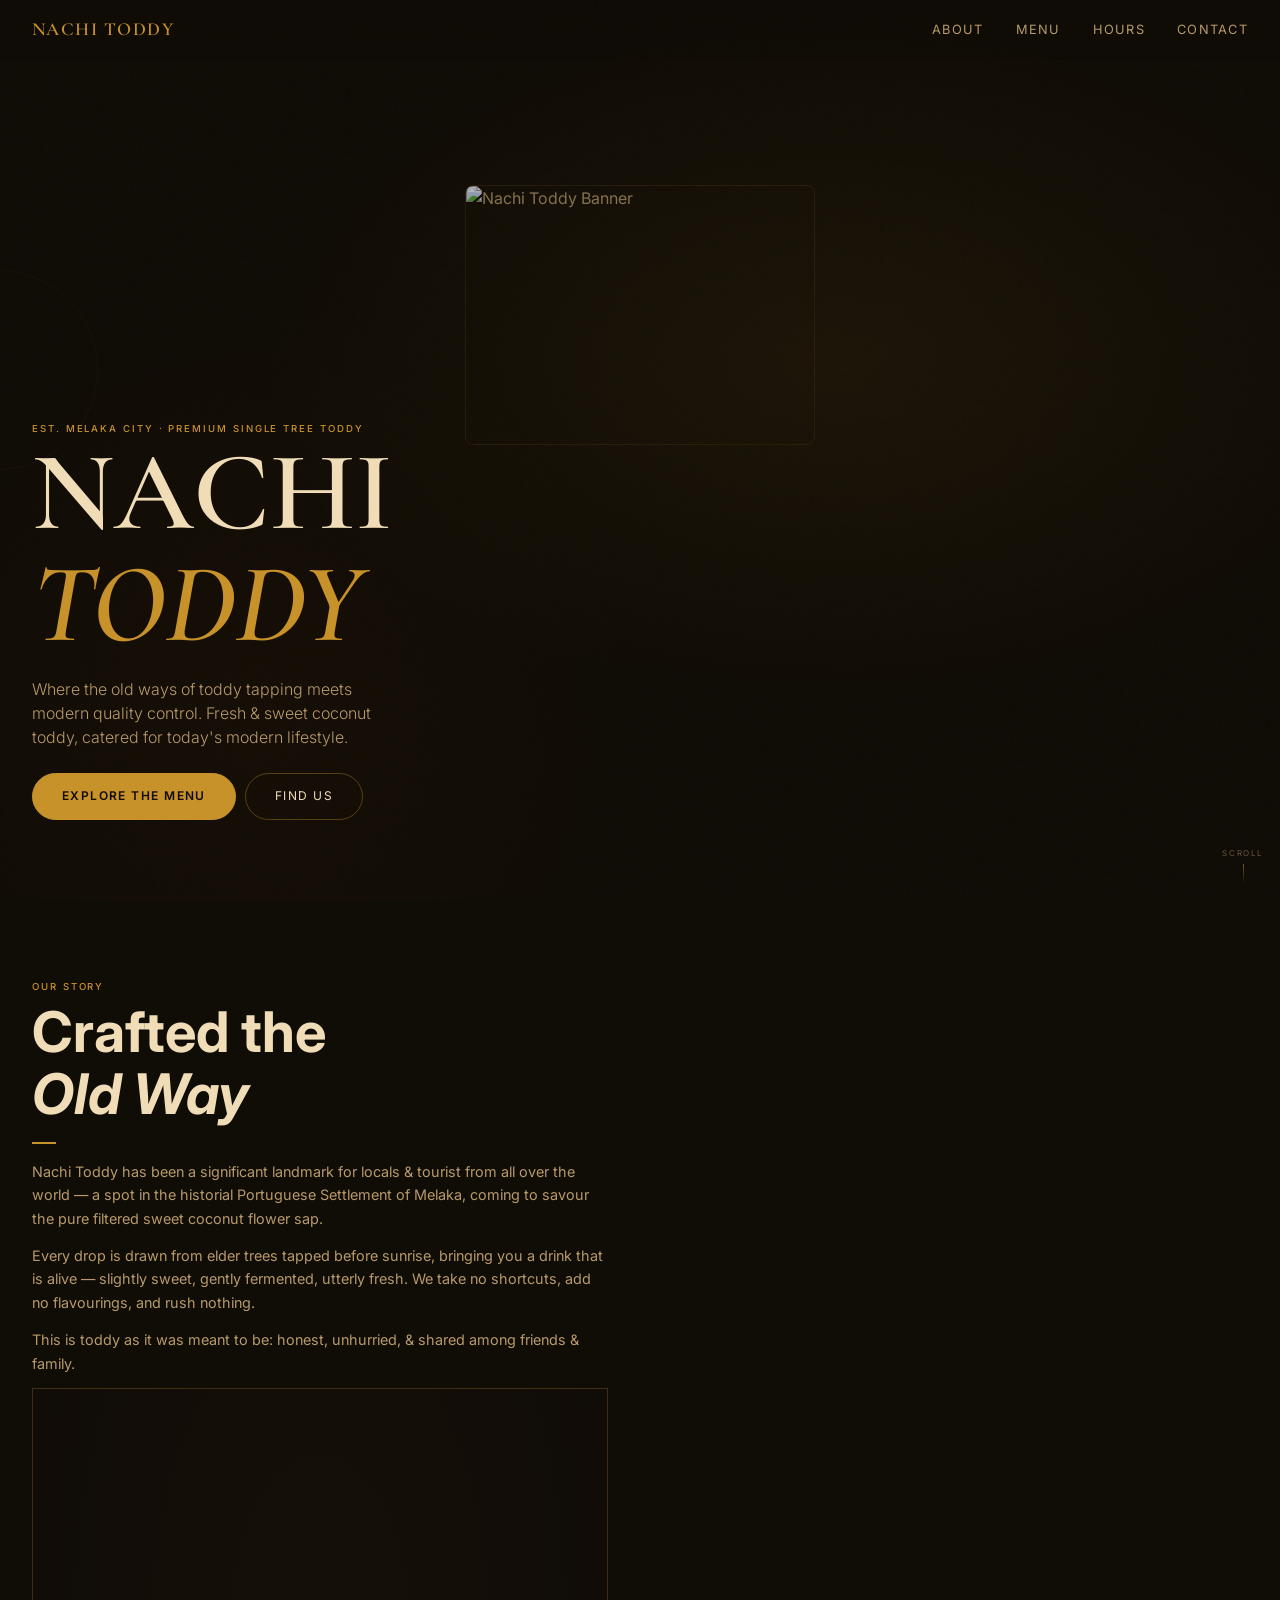
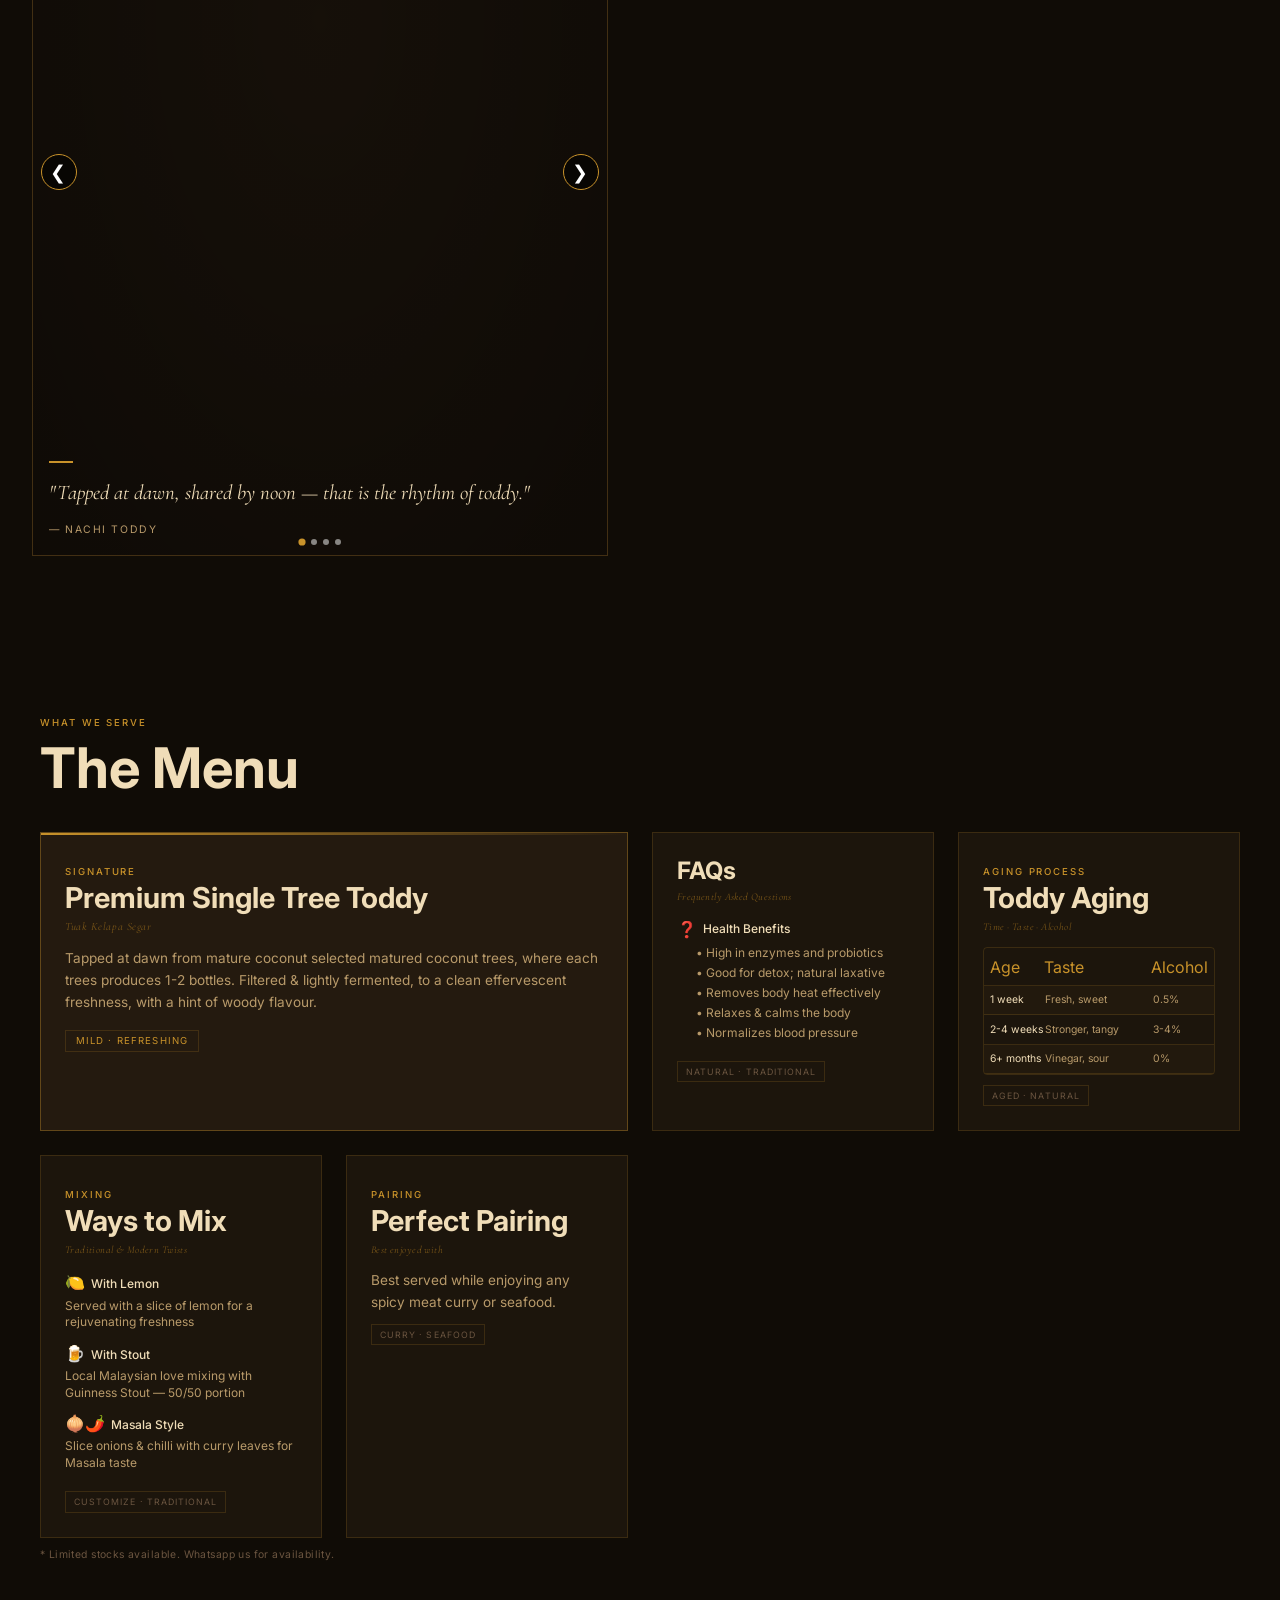
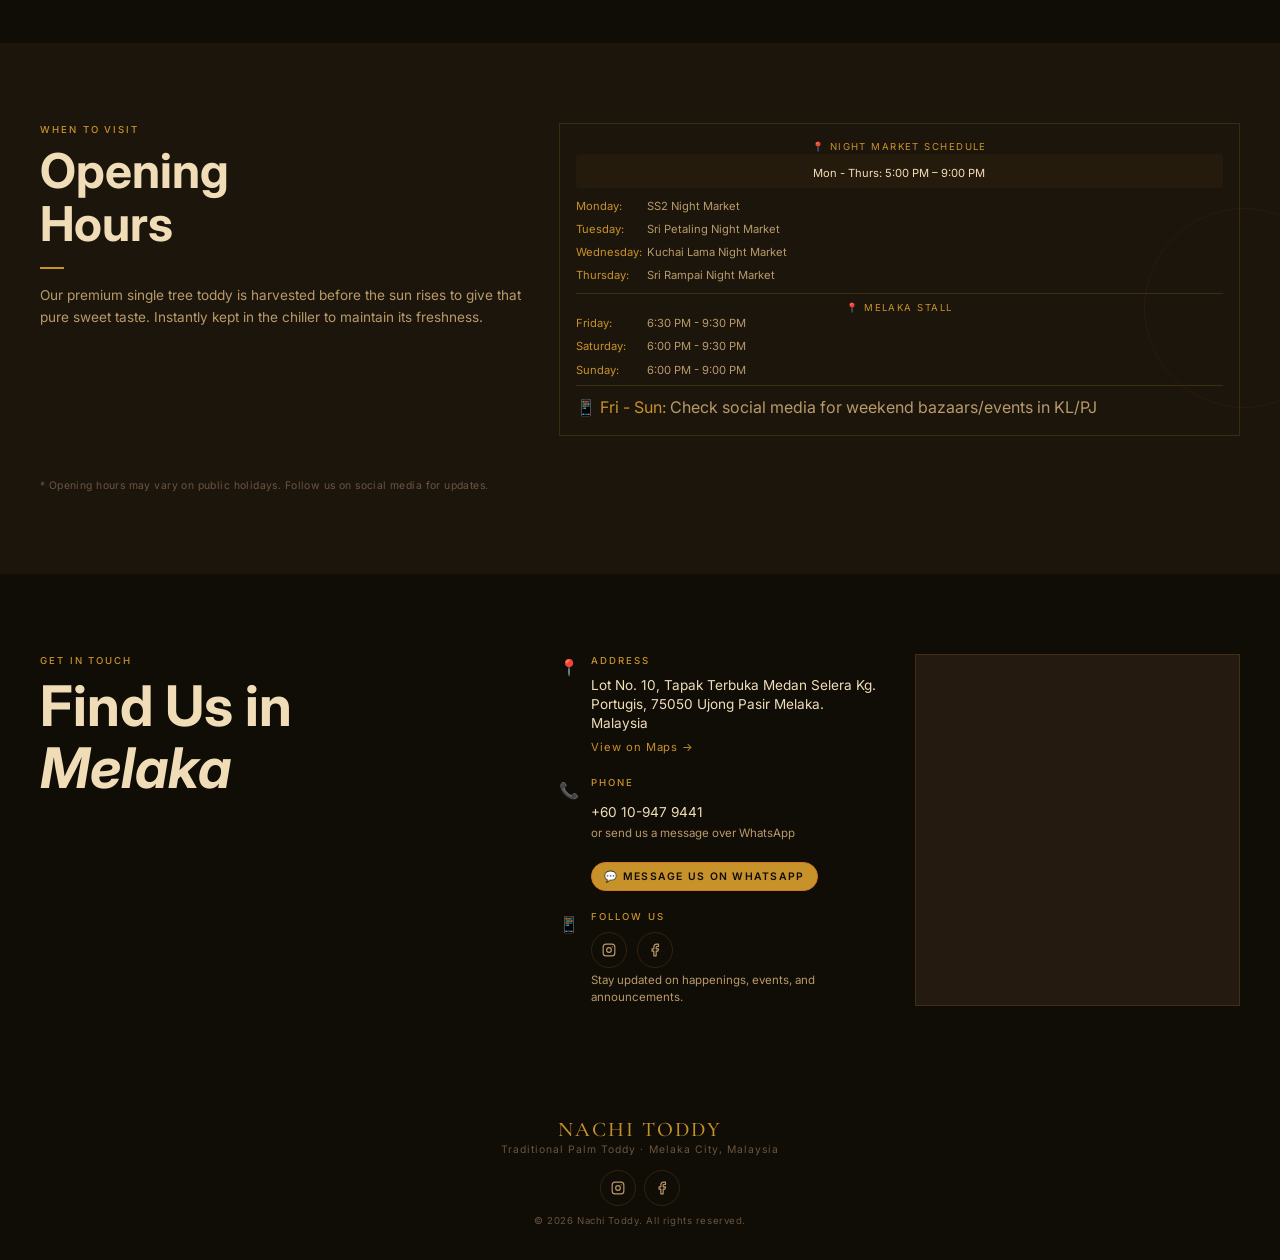
==== index.html @ c9e3f334 "Add files via upload" ====
<!DOCTYPE html>
<html lang="en">
<head>
    <meta charset="utf-8">
    <meta name="viewport" content="width=device-width, initial-scale=1.0, viewport-fit=cover">
    <title>Nachi Toddy — Traditional Palm Toddy, Melaka</title>
    <meta name="description" content="Nachi Toddy — Authentic traditional palm toddy crafted the old way in the heart of Melaka City. Visit us for fresh coconut toddy, palmyra toddy, & traditional Malaysian flavours.">
    
    <!-- Preconnect for faster font loading -->
    <link rel="preconnect" href="https://fonts.googleapis.com">
    <link rel="preconnect" href="https://fonts.gstatic.com" crossorigin>
    <link href="https://fonts.googleapis.com/css2?family=Cormorant+Garamond:wght@400;500;600;700&family=Inter:wght@300;400;500;600;700&display=swap" rel="stylesheet">
    
    <link rel="stylesheet" href="Untitled-1.css">
</head>
<body>

<div class="grain-overlay" aria-hidden="true"></div>

<div class="page-shell">
    
    <!-- ============================================
         NAVIGATION BAR
    ============================================ -->
    <nav>
        <span class="nav-brand">NACHI TODDY</span>
        <div>
            <a href="#about" class="nav-link">About</a>
            <a href="#menu" class="nav-link">Menu</a>
            <a href="#hours" class="nav-link">Hours</a>
            <a href="#contact" class="nav-link">Contact</a>
        </div>
    </nav>

    <!-- ============================================
         HERO SECTION
    ============================================ -->
<section class="hero-section">
    
    <!-- Background Gradients -->
    <div class="hero-background"></div>
    
    <!-- Hero Banner Image - Lowered & Centered -->
    <div class="hero-banner">
        <img src="images/banner-1.jpg" alt="Nachi Toddy Banner">
    </div>
    
    <!-- Hero Content -->
    <div class="hero-copy">
        <p class="section-label fade-up fade-up-1">Est. Melaka City · Premium Single Tree Toddy</p>
        <h1 class="hero-title fade-up fade-up-2">NACHI<br><span>TODDY</span></h1>
        <p class="hero-subtitle fade-up fade-up-3">Where the old ways of toddy tapping meets modern quality control. Fresh & sweet coconut toddy, catered for today's modern lifestyle.</p>
        <div class="hero-actions fade-up fade-up-4">
            <a href="#menu" class="amber-btn">Explore the Menu</a>
            <a href="#contact" class="ghost-btn">Find Us</a>
        </div>
    </div>
    
    <!-- Scroll Indicator -->
    <div class="hero-scroll-indicator fade-up fade-up-5">
        <span>Scroll</span>
        <div></div>
    </div>
</section>

<div class="amber-rule"></div>

    <!-- ============================================
         ABOUT SECTION with SLIDESHOW
    ============================================ -->
    <section id="about" class="section">
        <div class="content-shell">
        
        <!-- About Text -->
        <div>
            <p class="section-label section-label-small">Our Story</p>
            <h2 class="section-title-lg">Crafted the<br><em class="emphasis">Old Way</em></h2>
            <div class="divider-amber spaced-divider"></div>
            <p class="section-text">Nachi Toddy has been a significant landmark for locals & tourist from all over the world — a spot in the historial Portuguese Settlement of Melaka, coming to savour the pure filtered sweet coconut flower sap.</p>
            <p class="section-text">Every drop is drawn from elder trees tapped before sunrise, bringing you a drink that is alive — slightly sweet, gently fermented, utterly fresh. We take no shortcuts, add no flavourings, and rush nothing.</p>
            <p class="section-text">This is toddy as it was meant to be: honest, unhurried, & shared among friends & family.</p>
        </div>
        
        <!-- Slideshow Card -->
        <div class="slide-card">
            <div class="card-shell">
                
                <!-- Slideshow Images Container -->
                <div class="slideshow-container" id="aboutSlideshow">
                    <div class="slide slide-1 active"></div>
                    <div class="slide slide-2"></div>
                    <div class="slide slide-3"></div>
                    <div class="slide slide-4"></div>
                </div>
                
                <!-- Dark Overlay for text readability -->
                <div class="card-overlay"></div>
                
                <!-- Navigation Buttons -->
                <button type="button" class="slide-btn slide-controls left" onclick="changeSlide(-1)">❮</button>
                <button type="button" class="slide-btn slide-controls right" onclick="changeSlide(1)">❯</button>
                
                <!-- Dot Indicators -->
                <div class="slide-indicators">
                    <span class="dot" onclick="currentSlide(0)"></span>
                    <span class="dot" onclick="currentSlide(1)"></span>
                    <span class="dot" onclick="currentSlide(2)"></span>
                    <span class="dot" onclick="currentSlide(3)"></span>
                </div>
                
                <!-- Quote Text -->
                <div class="quote-card">
                    <div class="divider-amber spaced-divider"></div>
                    <blockquote class="quote-text">"Tapped at dawn, shared by noon — that is the rhythm of toddy."</blockquote>
                    <cite class="text-small-muted cite-note">— Nachi Toddy</cite>
                </div>
            </div>
            
            <!-- Decorative Border -->
            <div class="decorative-border"></div>
        </div>
        </div>
    </section>

    <div class="amber-rule"></div>

    <!-- ============================================
         MENU SECTION
    ============================================ -->
    <section id="menu" class="section">
        <div class="content-shell">
            
            <div class="section-header">
                <p class="section-label section-label-small">What We Serve</p>
                <h2 class="section-title-lg">The Menu</h2>
            </div>
            
            <div class="menu-grid">
                <!-- Card 1: Signature -->
                <div class="menu-card-large card-hover">
                    <div class="card-divider"></div>
                    <span class="section-label section-label-small">Signature</span>
                    <h3 class="card-title">Premium Single Tree Toddy</h3>
                    <p class="card-subtitle">Tuak Kelapa Segar</p>
                    <p class="card-copy">Tapped at dawn from mature coconut selected matured coconut trees, where each trees produces 1-2 bottles. Filtered & lightly fermented, to a clean effervescent freshness, with a hint of woody flavour.</p>
                    <div class="card-pill">Mild · Refreshing</div>
                </div>
                
                <!-- Card 2: FAQs -->
                <div class="menu-card-small card-hover">
                    <h3 class="card-heading-small">FAQs</h3>
                    <p class="card-mini">Frequently Asked Questions</p>
                    
                    <div class="card-feature">
                        <div class="feature-row">
                            <span class="feature-icon">❓</span>
                            <span class="feature-label">Health Benefits</span>
                        </div>
                        <div class="feature-text">
                            <p class="feature-copy">• High in enzymes and probiotics</p>
                            <p class="feature-copy">• Good for detox; natural laxative</p>
                            <p class="feature-copy">• Removes body heat effectively</p>
                            <p class="feature-copy">• Relaxes & calms the body</p>
                            <p class="feature-copy">• Normalizes blood pressure</p>
                        </div>
                    </div>
                    
                    <div class="card-block">Natural · Traditional</div>
                </div>
                
                <!-- Card 3: Aging Process -->
                <div class="menu-card-third card-hover">
                    <span class="section-label section-label-small">Aging Process</span>
                    <h3 class="card-title">Toddy Aging</h3>
                    <p class="card-mini">Time · Taste · Alcohol</p>
                    
                    <div class="card-keyline">
                        <div class="card-keyline-row">
                            <span class="highlight-label">Age</span>
                            <span class="highlight-label">Taste</span>
                            <span class="highlight-label">Alcohol</span>
                        </div>
                        <div class="card-keyline-row">
                            <span class="card-detail">1 week</span>
                            <span class="card-detail-muted">Fresh, sweet</span>
                            <span class="card-detail-muted">0.5%</span>
                        </div>
                        <div class="card-keyline-row">
                            <span class="card-detail">2-4 weeks</span>
                            <span class="card-detail-muted">Stronger, tangy</span>
                            <span class="card-detail-muted">3-4%</span>
                        </div>
                        <div class="card-keyline-row">
                            <span class="card-detail">6+ months</span>
                            <span class="card-detail-muted">Vinegar, sour</span>
                            <span class="card-detail-muted">0%</span>
                        </div>
                    </div>
                    
                    <div class="card-block">Aged · Natural</div>
                </div>
                
                <!-- Card 4: Mixing -->
                <div class="menu-card-third card-hover">
                    <span class="section-label section-label-small">Mixing</span>
                    <h3 class="card-title">Ways to Mix</h3>
                    <p class="card-mini">Traditional & Modern Twists</p>
                    
                    <div class="card-feature">
                        <div class="feature-row feature-row-baseline">
                            <span class="feature-icon">🍋</span>
                            <span class="feature-label">With Lemon</span>
                        </div>
                        <p class="feature-copy">Served with a slice of lemon for a rejuvenating freshness</p>
                    </div>
                    
                    <div class="card-feature">
                        <div class="feature-row feature-row-baseline">
                            <span class="feature-icon">🍺</span>
                            <span class="feature-label">With Stout</span>
                        </div>
                        <p class="feature-copy">Local Malaysian love mixing with Guinness Stout — 50/50 portion</p>
                    </div>
                    
                    <div class="card-feature">
                        <div class="feature-row feature-row-baseline">
                            <span class="feature-icon">🧅🌶️</span>
                            <span class="feature-label">Masala Style</span>
                        </div>
                        <p class="feature-copy">Slice onions & chilli with curry leaves for Masala taste</p>
                    </div>
                    
                    <div class="card-block">Customize · Traditional</div>
                </div>
                
                <!-- Card 5: Pairing -->
                <div class="menu-card-third card-hover">
                    <span class="section-label section-label-small">Pairing</span>
                    <h3 class="card-title">Perfect Pairing</h3>
                    <p class="card-mini">Best enjoyed with</p>
                    <p class="card-copy">Best served while enjoying any spicy meat curry or seafood.</p>
                    <div class="card-block">Curry · Seafood</div>
                </div>
            </div>
            
            <p class="small-note">* Limited stocks available. Whatsapp us for availability.</p>
        </div>
    </section>

    <div class="amber-rule"></div>

    <!-- ============================================
         HOURS SECTION (Night Market Schedule)
    ============================================ -->
    <section id="hours" class="section section-surface">
        <div class="decorative-circle decorative-circle-right"></div>
        
        <div class="content-shell">
            <div>
                <p class="section-label section-label-small">When to Visit</p>
                <h2 class="section-title-md">Opening<br>Hours</h2>
                <div class="divider-amber spaced-divider"></div>
                <p class="section-text-sm">Our premium single tree toddy is harvested before the sun rises to give that pure sweet taste. Instantly kept in the chiller to maintain its freshness.</p>
            </div>
            
            <div class="hours-table">
                <div class="hours-table-inner">
                    
                    <div class="text-center-muted">
                        📍 Night Market Schedule
                    </div>

                    <div class="highlight-box">
                        <span class="highlight-copy">Mon - Thurs: 5:00 PM – 9:00 PM</span>
                    </div>

                    <div class="schedule-grid schedule-box">
                        <span class="schedule-label">Monday:</span><span class="schedule-detail">SS2 Night Market</span>
                        <span class="schedule-label">Tuesday:</span><span class="schedule-detail">Sri Petaling Night Market</span>
                        <span class="schedule-label">Wednesday:</span><span class="schedule-detail">Kuchai Lama Night Market</span>
                        <span class="schedule-label">Thursday:</span><span class="schedule-detail">Sri Rampai Night Market</span>
                    </div>

                    <div class="card-border-top-bottom">
                        <div class="text-center-muted">
                            📍 Melaka Stall
                        </div>
                        <div class="schedule-grid">
                            <span class="schedule-label">Friday:</span><span class="schedule-detail">6:30 PM - 9:30 PM</span>
                            <span class="schedule-label">Saturday:</span><span class="schedule-detail">6:00 PM - 9:30 PM</span>
                            <span class="schedule-label">Sunday:</span><span class="schedule-detail">6:00 PM - 9:00 PM</span>
                        </div>
                    </div>
                    
                    <div class="text-small-muted">
                        <p><span class="highlight-label">📱 Fri - Sun:</span> <span class="text-small-muted">Check social media for weekend bazaars/events in KL/PJ</span></p>
                    </div>
                    
                </div>
            </div>
            
            <p class="small-note">* Opening hours may vary on public holidays. Follow us on social media for updates.</p>
        </div>
    </section>

    <div class="amber-rule"></div>

    <!-- ============================================
         CONTACT SECTION
    ============================================ -->
    <section id="contact" class="section">
        <div class="decorative-circle decorative-circle-left"></div>
        
        <div class="content-shell">
            <div class="section-header">
                <p class="section-label section-label-small">Get in Touch</p>
                <h2 class="section-title-lg">Find Us in<br><em class="emphasis">Melaka</em></h2>
            </div>
            
            <div class="contact-grid">
                <!-- Left Column: Contact Info -->
                <div>
                    <div class="flex-column">
                        
                        <!-- Address -->
                        <div class="flex-grid">
                            <div class="info-icon">📍</div>
                            <div>
                                <p class="section-label section-label-small">Address</p>
                                <p class="info-copy">Lot No. 10, Tapak Terbuka Medan Selera Kg. Portugis, 75050 Ujong Pasir Melaka.<br>Malaysia</p>
                                <a href="https://maps.google.com/?q=Nachi+Toddy+Malacca" target="_blank" rel="noopener noreferrer" class="info-link">View on Maps →</a>
                            </div>
                        </div>
                        
                        <!-- Phone -->
                        <div class="flex-grid">
                            <div class="info-icon">📞</div>
                            <div>
                                <p class="section-label section-label-small">Phone</p>
                                <a href="tel:+60109479441" class="phone-link">+60 10-947 9441</a>
                                <p class="note-sm">or send us a message over WhatsApp</p>
                            </div>
                        </div>
                        
                        <!-- WhatsApp Button -->
                        <div class="contact-wa-btn">
                            <a href="https://wa.me/60109479441?text=Hi%20Nachi%20Toddy%2C%20I%20found%20you%20online%20and%20would%20love%20to%20visit." 
                               target="_blank" 
                               rel="noopener noreferrer" 
                               class="amber-btn btn-whatsapp">
                                💬 Message us on WhatsApp
                            </a>
                        </div>
                        
                        <!-- Follow Us -->
                        <div class="flex-grid">
                            <div class="info-icon">📱</div>
                            <div>
                                <p class="section-label section-label-small">Follow Us</p>
                                <div class="social-row">
                                    <a href="https://www.instagram.com/nachitoddy/" target="_blank" rel="noopener noreferrer" class="social-icon" aria-label="Follow on Instagram">
                                        <svg width="14" height="14" viewBox="0 0 24 24" fill="none" stroke="currentColor" stroke-width="2" stroke-linecap="round" stroke-linejoin="round">
                                            <rect x="2" y="2" width="20" height="20" rx="5" ry="5"></rect>
                                            <circle cx="12" cy="12" r="4"></circle>
                                            <line x1="17.5" y1="6.5" x2="17.51" y2="6.5"></line>
                                        </svg>
                                    </a>
                                    <a href="https://www.facebook.com/nachitoddy/" target="_blank" rel="noopener noreferrer" class="social-icon" aria-label="Follow on Facebook">
                                        <svg width="14" height="14" viewBox="0 0 24 24" fill="none" stroke="currentColor" stroke-width="2" stroke-linecap="round" stroke-linejoin="round">
                                            <path d="M18 2h-3a5 5 0 0 0-5 5v3H7v4h3v8h4v-8h3l1-4h-4V7a1 1 0 0 1 1-1h3z"></path>
                                        </svg>
                                    </a>
                                </div>
                                <p class="note-sm">Stay updated on happenings, events, and announcements.</p>
                            </div>
                        </div>
                    </div>
                </div>
                
                <!-- Right Column: Google Map -->
                <div class="map-container map-card">
                    <iframe 
                        src="https://www.google.com/maps/embed?pb=!1m18!1m12!1m3!1d3986.9221776500326!2d102.2660258!3d2.1832191!2m3!1f0!2f0!3f0!3m2!1i1024!2i768!4f13.1!3m3!1m2!1s0x31d1ef3bee831243%3A0x6b50eae1fddf731c!2sNachi%20Toddy!5e0!3m2!1sen!2smy!4v1777351283128!5m2!1sen!2smy" 
                        width="100%" 
                        height="250" 
                        class="map-frame" 
                        allowfullscreen="" 
                        loading="lazy" 
                        referrerpolicy="no-referrer-when-downgrade">
                    </iframe>
                </div>
            </div>
        </div>
    </section>

    <div class="amber-rule"></div>

    <!-- ============================================
         FOOTER
    ============================================ -->
    <footer>
            <span class="footer-brand">NACHI TODDY</span>
            <p class="footer-copy">Traditional Palm Toddy · Melaka City, Malaysia</p>
        <div class="footer-socials">
            <a href="https://www.instagram.com/nachitoddy/" target="_blank" rel="noopener noreferrer" class="social-icon" aria-label="Follow on Instagram">
                <svg width="14" height="14" viewBox="0 0 24 24" fill="none" stroke="currentColor" stroke-width="2" stroke-linecap="round" stroke-linejoin="round">
                    <rect x="2" y="2" width="20" height="20" rx="5" ry="5"></rect>
                    <circle cx="12" cy="12" r="4"></circle>
                    <line x1="17.5" y1="6.5" x2="17.51" y2="6.5"></line>
                </svg>
            </a>
            <a href="https://www.facebook.com/nachitoddy/" target="_blank" rel="noopener noreferrer" class="social-icon" aria-label="Follow on Facebook">
                <svg width="14" height="14" viewBox="0 0 24 24" fill="none" stroke="currentColor" stroke-width="2" stroke-linecap="round" stroke-linejoin="round">
                    <path d="M18 2h-3a5 5 0 0 0-5 5v3H7v4h3v8h4v-8h3l1-4h-4V7a1 1 0 0 1 1-1h3z"></path>
                </svg>
            </a>
        </div>
        <p class="footer-copy-small">© 2026 Nachi Toddy. All rights reserved.</p>
    </footer>
</div>

<!-- ============================================
     JAVASCRIPT FOR SLIDESHOW
============================================ -->
<script src="Untitled-1.js" defer></script>
</body>
</html>
---- Untitled-1.css ----
/* ============================================
   RESET & VARIABLES
============================================ */
* {
    margin: 0;
    padding: 0;
    box-sizing: border-box;
}

:root {
    --bg-base: #100c06;
    --bg-surface: #1c150c;
    --bg-card: #241a0f;
    --amber: #c8922a;
    --amber-light: #e8b04a;
    --amber-dim: #7a5618;
    --cream: #f0ddb8;
    --cream-dim: #b89a6a;
    --muted: #6b5540;
    --border: #c8922a2e;
    --border-strong: #c8922a61;
}

html {
    scroll-padding-top: 60px;
}

body {
    background-color: var(--bg-base);
    color: var(--cream-dim);
    font-family: 'Inter', system-ui, -apple-system, sans-serif;
    line-height: 1.5;
    overflow-x: hidden;
    scroll-behavior: smooth;
    font-size: 14px;
}

@media (min-width: 640px) {
    body { font-size: 15px; }
}

@media (min-width: 1024px) {
    body { font-size: 16px; }
}

/* ============================================
   GRAIN OVERLAY
============================================ */
.grain-overlay {
    position: fixed;
    top: 0;
    left: 0;
    width: 100%;
    height: 100%;
    pointer-events: none;
    z-index: 999;
    opacity: 0.02;
    background-image: url("data:image/svg+xml,%3Csvg viewBox='0 0 200 200' xmlns='http://www.w3.org/2000/svg'%3E%3Cfilter id='noise'%3E%3CfeTurbulence type='fractalNoise' baseFrequency='0.65' numOctaves='3' stitchTiles='stitch'/%3E%3C/filter%3E%3Crect width='100%25' height='100%25' filter='url(%23noise)' opacity='0.4'/%3E%3C/svg%3E");
    background-repeat: repeat;
}

/* ============================================
   NAVIGATION
============================================ */
nav {
    position: fixed;
    top: 0;
    left: 0;
    right: 0;
    z-index: 50;
    display: flex;
    align-items: center;
    justify-content: space-between;
    background: linear-gradient(to bottom, rgba(16,12,6,0.96) 0%, transparent 100%);
    backdrop-filter: blur(2px);
    padding: 0.6rem 1rem;
}

nav > div {
    display: flex;
    align-items: center;
    gap: 0.8rem;
}

@media (min-width: 640px) {
    nav {
        padding: 0.8rem 1.5rem;
    }

    nav > div {
        gap: 1.5rem;
    }
}

@media (min-width: 1024px) {
    nav {
        padding: 1rem 2rem;
    }

    nav > div {
        gap: 2rem;
    }
}

.nav-brand {
    font-family: 'Cormorant Garamond', Georgia, serif;
    font-size: clamp(0.9rem, 4vw, 1.15rem);
    font-weight: 600;
    letter-spacing: 0.08em;
    color: var(--amber);
}

.nav-link {
    color: var(--cream-dim);
    text-decoration: none;
    font-size: 0.65rem;
    letter-spacing: 0.1em;
    text-transform: uppercase;
    transition: color 0.2s ease;
    white-space: nowrap;
}

.nav-link:hover,
.nav-link:focus-visible {
    color: var(--amber);
}

@media (min-width: 640px) {
    .nav-link { font-size: 0.75rem; }
}

@media (min-width: 1024px) {
    .nav-link { font-size: 0.8rem; }
}

/* ============================================
   BUTTONS
============================================ */
.amber-btn,
.ghost-btn,
.slide-btn {
    display: inline-flex;
    align-items: center;
    justify-content: center;
    padding: 0.7rem 1.2rem;
    text-decoration: none;
    font-size: 0.7rem;
    letter-spacing: 0.12em;
    text-transform: uppercase;
    transition: all 0.2s ease;
    cursor: pointer;
    text-align: center;
    border-radius: 999px;
    border: 1px solid transparent;
    background: transparent;
    color: inherit;
}

.amber-btn {
    background: var(--amber);
    color: var(--bg-base);
    border-color: var(--amber);
    font-weight: 600;
}

.amber-btn:hover,
.amber-btn:focus-visible {
    background: var(--amber-light);
    border-color: var(--amber-light);
}

.ghost-btn {
    border-color: var(--border-strong);
    color: var(--cream);
}

.ghost-btn:hover,
.ghost-btn:focus-visible {
    border-color: var(--amber);
    color: var(--amber);
}

@media (min-width: 768px) {
    .amber-btn,
    .ghost-btn,
    .slide-btn {
        padding: 0.85rem 1.8rem;
        font-size: 0.75rem;
    }
}

.slide-btn {
    width: 28px;
    height: 28px;
    font-size: 0.9rem;
    padding: 0;
    border-radius: 50%;
    border: 1px solid var(--amber);
    color: white;
    background: rgba(0,0,0,0.5);
}

@media (min-width: 640px) {
    .slide-btn {
        width: 32px;
        height: 32px;
        font-size: 1rem;
    }
}

@media (min-width: 1024px) {
    .slide-btn {
        width: 36px;
        height: 36px;
        font-size: 1.2rem;
    }
}

.slide-btn:hover,
.slide-btn:focus-visible {
    background: var(--amber);
    border-color: var(--amber);
    color: var(--bg-base);
}

/* ============================================
   SECTION ELEMENTS
============================================ */
.section {
    padding: 3rem 1rem;
}

@media (min-width: 640px) {
    .section { padding: 4rem 1.5rem; }
}

@media (min-width: 1024px) {
    .section { padding: 5rem 2rem; }
}

.section-surface {
    background: var(--bg-surface);
    position: relative;
    overflow: hidden;
}

.section-label {
    font-size: 0.6rem;
    letter-spacing: 0.2em;
    text-transform: uppercase;
    color: var(--amber);
    font-weight: 500;
}

.section-heading {
    font-size: clamp(1.8rem, 6vw, 3.5rem);
    line-height: 1.1;
    color: var(--cream);
    margin-bottom: 1rem;
}

.section-copy,
.section-copy-sm {
    color: var(--cream-dim);
    line-height: 1.65;
    margin-bottom: 0.8rem;
}

.section-copy { font-size: 0.9rem; }
.section-copy-sm { font-size: 0.85rem; }

.divider-amber {
    height: 2px;
    width: 3rem;
    background: var(--amber);
}

.spaced-divider {
    margin-bottom: 1rem;
    width: 1.5rem;
}

.cite-note {
    font-size: 0.65rem;
    letter-spacing: 0.15em;
    text-transform: uppercase;
    font-style: normal;
    color: var(--amber);
}

.section-header {
    margin-bottom: 2rem;
}

.section-title-lg {
    font-size: clamp(1.8rem, 6vw, 3.5rem);
    color: var(--cream);
    line-height: 1.1;
    margin-bottom: 1rem;
}

.section-title-md {
    font-size: clamp(1.8rem, 6vw, 3rem);
    color: var(--cream);
    line-height: 1.1;
    margin-bottom: 1rem;
}

.section-text {
    color: var(--cream-dim);
    line-height: 1.65;
    margin-bottom: 0.8rem;
    font-size: 0.9rem;
}

.section-text-sm {
    color: var(--cream-dim);
    line-height: 1.6;
    margin-bottom: 1.2rem;
    font-size: 0.85rem;
}

.card-shell {
    position: relative;
    aspect-ratio: 3 / 4;
    background: var(--bg-card);
    border: 1px solid var(--border);
    display: flex;
    flex-direction: column;
    justify-content: flex-end;
    padding: 1rem;
    overflow: hidden;
}

.card-overlay {
    position: absolute;
    inset: 0;
    background: radial-gradient(ellipse at 50% 30%, rgba(0,0,0,0.4) 0%, rgba(0,0,0,0.6) 100%);
    pointer-events: none;
    z-index: 1;
}

.card-divider {
    position: absolute;
    top: 0;
    left: 0;
    right: 0;
    height: 2px;
    background: linear-gradient(to right, var(--amber), transparent);
}

.menu-card-large {
    background: var(--bg-card);
    border-color: var(--border-strong);
    position: relative;
    overflow: hidden;
}

.menu-card-small,
.menu-card-third {
    background: var(--bg-surface);
    border-color: var(--border);
}

.card-title {
    font-size: clamp(1.3rem, 5vw, 1.8rem);
    color: var(--cream);
    margin-bottom: 0.2rem;
    line-height: 1.2;
}

.card-subtitle {
    font-size: 0.7rem;
    color: var(--amber-dim);
    letter-spacing: 0.05em;
    margin-bottom: 0.8rem;
    font-style: italic;
    font-family: 'Cormorant Garamond', serif;
}

.card-copy {
    color: var(--cream-dim);
    line-height: 1.6;
    font-size: 0.85rem;
}

.card-pill {
    margin-top: 1rem;
    display: inline-block;
    padding: 0.2rem 0.6rem;
    border: 1px solid var(--border);
    font-size: 0.6rem;
    letter-spacing: 0.12em;
    color: var(--amber);
    text-transform: uppercase;
}

.card-heading-small {
    font-size: clamp(1.2rem, 4vw, 1.5rem);
    color: var(--cream);
    margin-bottom: 0.2rem;
    line-height: 1.2;
}

.card-mini {
    font-size: 0.65rem;
    color: var(--amber-dim);
    letter-spacing: 0.04em;
    margin-bottom: 0.8rem;
    font-style: italic;
    font-family: 'Cormorant Garamond', serif;
}

.card-keyline {
    border: 1px solid var(--border);
    border-radius: 4px;
    overflow: hidden;
}

.card-keyline-row {
    display: grid;
    grid-template-columns: 1fr 2fr 1fr;
    padding: 0.4rem;
    border-bottom: 1px solid var(--border);
}

.card-keyline-row:nth-child(2n) {
    background: rgba(200,146,42,0.03);
}

.card-detail {
    color: var(--cream);
    font-size: 0.65rem;
}

.card-detail-muted {
    color: var(--cream-dim);
    font-size: 0.65rem;
}

.card-block {
    margin-top: 0.6rem;
    display: inline-block;
    padding: 0.2rem 0.5rem;
    border: 1px solid var(--border);
    font-size: 0.55rem;
    letter-spacing: 0.12em;
    color: var(--muted);
    text-transform: uppercase;
}

.card-block.highlight {
    color: var(--amber);
}

.slide-card {
    position: relative;
}

.slideshow-container {
    position: relative;
    width: 100%;
    height: 100%;
}

.slide {
    position: absolute;
    inset: 0;
    opacity: 0;
    background-size: cover;
    background-position: center;
    transition: opacity 0.4s ease-in-out;
}

.slide.active {
    opacity: 1;
    z-index: 1;
}

.slide-1 { background-image: url('images/slide-1.jpg'); }
.slide-2 { background-image: url('images/slide-2.jpg'); }
.slide-3 { background-image: url('images/slide-3.jpg'); }
.slide-4 { background-image: url('images/slide-4.jpg'); }

.decorative-circle {
    position: absolute;
    width: 200px;
    height: 200px;
    border-radius: 50%;
    pointer-events: none;
}

.decorative-circle-right {
    right: -5%;
    top: 50%;
    transform: translateY(-50%);
    border: 1px solid rgba(200,146,42,0.06);
}

.decorative-circle-left {
    left: -8%;
    top: 30%;
    border: 1px solid rgba(200,146,42,0.05);
}

.slide-controls {
    position: absolute;
    top: 50%;
    transform: translateY(-50%);
    z-index: 3;
    display: flex;
    align-items: center;
    justify-content: center;
    pointer-events: auto;
}

.slide-controls.left { left: 8px; }
.slide-controls.right { right: 8px; }

.slide-indicators {
    position: absolute;
    bottom: 10px;
    left: 50%;
    transform: translateX(-50%);
    z-index: 3;
    display: flex;
    gap: 6px;
    pointer-events: auto;
}

.quote-card {
    position: relative;
    z-index: 2;
}

.quote-text {
    font-family: 'Cormorant Garamond', Georgia, serif;
    font-size: clamp(1rem, 4vw, 1.3rem);
    font-weight: 400;
    font-style: italic;
    color: var(--cream);
    line-height: 1.35;
    margin-bottom: 0.5rem;
}

.decorative-border {
    position: absolute;
    top: 0.5rem;
    left: 0.5rem;
    right: -0.5rem;
    bottom: -0.5rem;
    border: 1px solid var(--border);
    z-index: -1;
}

.note-pill,
.status-pill {
    display: inline-block;
    padding: 0.2rem 0.6rem;
    border: 1px solid var(--border);
    font-size: 0.6rem;
    letter-spacing: 0.12em;
    text-transform: uppercase;
}

.note-pill {
    color: var(--amber);
}

.status-pill {
    color: var(--muted);
}

.section-label-small {
    margin-bottom: 0.5rem;
}

.section-heading-title {
    font-size: clamp(1.8rem, 6vw, 3.5rem);
    color: var(--cream);
    line-height: 1.1;
}

.section-heading-title-small {
    font-size: clamp(1.8rem, 6vw, 3.5rem);
    color: var(--cream);
    line-height: 1.1;
}

.flex-grid {
    display: flex;
    gap: 0.8rem;
    align-items: flex-start;
}

.flex-column {
    display: flex;
    flex-direction: column;
    gap: 1.2rem;
}

.info-icon {
    color: var(--amber);
    margin-top: 0.1rem;
    flex-shrink: 0;
    font-size: 1rem;
}

.info-title {
    margin-bottom: 0.3rem;
    font-size: 0.55rem;
}

.info-copy {
    color: var(--cream);
    font-size: 0.85rem;
    line-height: 1.4;
}

.info-link {
    font-size: 0.7rem;
    color: var(--amber);
    letter-spacing: 0.08em;
    text-decoration: none;
    margin-top: 0.3rem;
    display: inline-block;
}

.info-link:hover,
.info-link:focus-visible {
    color: var(--amber-light);
}

.note-sm {
    color: var(--cream-dim);
    font-size: 0.72rem;
    margin-top: 0.15rem;
}

.contact-grid {
    display: grid;
    grid-template-columns: 1fr;
    gap: 2rem;
}

@media (min-width: 768px) {
    .contact-grid {
        grid-template-columns: 1fr 1fr;
        gap: 2rem;
    }
}

.map-card {
    background: var(--bg-card);
    border: 1px solid var(--border);
    overflow: hidden;
}

.map-frame {
    border: 0;
    display: block;
    width: 100%;
    height: 100%;
}

.card-feature {
    margin-bottom: 0.6rem;
}

.feature-row {
    display: flex;
    align-items: center;
    gap: 0.4rem;
    margin-bottom: 0.2rem;
}

.feature-row-baseline {
    align-items: baseline;
}

.feature-icon {
    color: var(--amber);
    font-size: 1rem;
}

.feature-label {
    color: var(--cream);
    font-weight: 500;
    font-size: 0.75rem;
}

.feature-text {
    padding-left: 1.2rem;
}

.feature-copy {
    color: var(--cream-dim);
    line-height: 1.4;
    font-size: 0.75rem;
    margin-bottom: 0.2rem;
}

.footer-copy {
    color: var(--muted);
    font-size: 0.65rem;
    letter-spacing: 0.1em;
    text-align: center;
    line-height: 1.5;
}

.footer-copy-small {
    color: var(--muted);
    font-size: 0.6rem;
    letter-spacing: 0.06em;
    margin-top: 0.5rem;
}

.small-note {
    margin-top: 0.6rem;
    font-size: 0.65rem;
    color: var(--muted);
    letter-spacing: 0.04em;
}

.card-border-top-bottom {
    border-top: 1px solid var(--border);
    border-bottom: 1px solid var(--border);
    padding: 0.4rem 0;
    margin-bottom: 0.6rem;
}

.text-center-muted {
    color: var(--amber);
    font-size: 0.6rem;
    letter-spacing: 0.15em;
    text-transform: uppercase;
    text-align: center;
}

.highlight-box {
    background: rgba(200,146,42,0.05);
    padding: 0.3rem;
    border-radius: 4px;
    margin-bottom: 0.6rem;
    text-align: center;
}

.highlight-copy {
    color: var(--cream);
    font-size: 0.7rem;
}

.text-small-muted {
    color: var(--cream-dim);
}

.highlight-label {
    color: var(--amber);
}

.schedule-label {
    color: var(--amber);
}

.schedule-detail {
    color: var(--cream-dim);
}

.schedule-box {
    margin-bottom: 0.6rem;
}

.social-row {
    display: flex;
    gap: 0.6rem;
    margin-bottom: 0.2rem;
}

.btn-whatsapp {
    background: #c8922a;
    border-color: #d37925;
    display: inline-flex;
    align-items: center;
    gap: 0.3rem;
    padding: 0.35rem 0.8rem;
    font-size: 0.65rem;
}

.btn-whatsapp:hover,
.btn-whatsapp:focus-visible {
    background: var(--amber-light);
}

.content-shell {
    max-width: 1200px;
    margin: 0 auto;
}

.page-shell {
    background-color: var(--bg-base);
    min-height: 100vh;
}

/* ============================================
   HERO SECTION
============================================ */
.hero-section {
    min-height: 100vh;
    display: flex;
    flex-direction: column;
    justify-content: flex-end;
    position: relative;
    overflow: hidden;
    padding: 0 1rem 3rem;
}

@media (min-width: 640px) {
    .hero-section { padding: 0 1.5rem 4rem; }
}

@media (min-width: 1024px) {
    .hero-section { padding: 0 2rem 5rem; }
}

.hero-background {
    position: absolute;
    inset: 0;
    background: radial-gradient(ellipse 70% 60% at 65% 40%, rgba(200,146,42,0.07) 0%, transparent 65%),
                radial-gradient(ellipse 50% 80% at 20% 80%, rgba(139,69,19,0.05) 0%, transparent 60%);
    pointer-events: none;
}

.hero-banner {
    position: absolute;
    top: 35%;
    left: 50%;
    transform: translate(-50%, -50%);
    width: min(350px, 80vw);
    height: min(260px, 35vh);
    border: 1px solid rgba(200,146,42,0.15);
    overflow: hidden;
    pointer-events: none;
    border-radius: 8px;
    opacity: 0.7;
}

.hero-banner img {
    width: 100%;
    height: 100%;
    object-fit: cover;
}

.hero-copy {
    position: relative;
    max-width: 1200px;
    z-index: 1;
}

.hero-title {
    font-family: 'Cormorant Garamond', Georgia, serif;
    font-size: clamp(2.5rem, 10vw, 7rem);
    line-height: 1;
    color: var(--cream);
    font-weight: 600;
}

.hero-title span {
    color: var(--amber);
    font-style: italic;
}

.hero-subtitle {
    margin-top: 1rem;
    max-width: 38ch;
    font-size: clamp(0.85rem, 4vw, 1rem);
    color: var(--cream-dim);
    line-height: 1.5;
    font-weight: 300;
}

.hero-actions {
    display: flex;
    gap: 0.6rem;
    margin-top: 1.5rem;
    flex-wrap: wrap;
}

.hero-scroll-indicator {
    position: absolute;
    bottom: 1rem;
    right: 1rem;
    display: flex;
    flex-direction: column;
    align-items: center;
    gap: 0.3rem;
}

.hero-scroll-indicator span {
    font-size: 0.5rem;
    letter-spacing: 0.2em;
    color: var(--muted);
    text-transform: uppercase;
}

.hero-scroll-indicator div {
    width: 1px;
    height: 20px;
    background: linear-gradient(to bottom, var(--amber-dim), transparent);
}

/* ============================================
   FADE UP ANIMATIONS
============================================ */
.fade-up,
.fade-up-1,
.fade-up-2,
.fade-up-3,
.fade-up-4,
.fade-up-5 {
    opacity: 0;
    animation: fadeUp 0.6s ease forwards;
}

.fade-up-1 { animation-delay: 0.05s; }
.fade-up-2 { animation-delay: 0.15s; }
.fade-up-3 { animation-delay: 0.3s; }
.fade-up-4 { animation-delay: 0.45s; }
.fade-up-5 { animation-delay: 0.6s; }

@keyframes fadeUp {
    from {
        opacity: 0;
        transform: translateY(20px);
    }
    to {
        opacity: 1;
        transform: translateY(0);
    }
}

/* ============================================
   GRID LAYOUTS
============================================ */
.menu-grid {
    display: grid;
    grid-template-columns: 1fr;
    gap: 1rem;
}

@media (min-width: 768px) {
    .menu-grid {
        grid-template-columns: repeat(2, 1fr);
        gap: 1.5rem;
    }
    .menu-card-large { grid-column: span 2; }
}

@media (min-width: 1024px) {
    .menu-grid { grid-template-columns: repeat(4, 1fr); }
    .menu-card-large { grid-column: span 2; }
    .menu-card-third { grid-column: span 1; }
}

.card-hover {
    transition: transform 0.2s ease, border-color 0.2s ease;
}

.card-hover:hover,
.card-hover:focus-within {
    transform: translateY(-3px);
    border-color: var(--border-strong);
}

.menu-card-large,
.menu-card-small,
.menu-card-third,
.card {
    padding: 1rem;
    background: var(--bg-surface);
    border: 1px solid var(--border);
}

@media (min-width: 640px) {
    .menu-card-large,
    .menu-card-small,
    .menu-card-third,
    .card {
        padding: 1.5rem;
    }
}

.menu-card-large {
    background: var(--bg-card);
    border-color: var(--border-strong);
}

/* ============================================
   SOCIAL ICONS
============================================ */
.social-icon {
    display: inline-flex;
    align-items: center;
    justify-content: center;
    width: 36px;
    height: 36px;
    border: 1px solid var(--border);
    border-radius: 50%;
    color: var(--cream-dim);
    transition: all 0.2s ease;
    background: transparent;
}

.social-icon:hover,
.social-icon:focus-visible {
    border-color: var(--amber);
    color: var(--amber);
}

/* ============================================
   CUSTOM GRID SECTIONS
============================================ */
#about {
    display: grid;
    grid-template-columns: 1fr;
    gap: 2rem;
}

@media (min-width: 768px) {
    #about { grid-template-columns: 1fr 1fr; gap: 3rem; }
}

@media (min-width: 1024px) {
    #about { gap: 4rem; }
}

#hours > .content-shell,
#contact > .content-shell {
    display: grid;
    grid-template-columns: 1fr;
    gap: 2rem;
}

@media (min-width: 768px) {
    #hours > .content-shell,
    #contact > .content-shell {
        grid-template-columns: 1fr 1.4fr;
        gap: 2rem;
    }
}

#contact > .content-shell > .contact-details {
    display: grid;
    grid-template-columns: 1fr;
    gap: 2rem;
}

@media (min-width: 768px) {
    #contact > .content-shell > .contact-details {
        grid-template-columns: 1fr 1fr;
        gap: 2rem;
    }
}

/* ============================================
   LAYOUT HELPERS
============================================ */
.blockquote-card {
    font-family: 'Cormorant Garamond', Georgia, serif;
    font-size: clamp(1rem, 4vw, 1.3rem);
    font-weight: 400;
    font-style: italic;
    color: var(--cream);
    line-height: 1.35;
    margin-bottom: 0.5rem;
}

.decorative-border {
    width: 1.5rem;
    margin-bottom: 0.8rem;
}

.schedule-grid {
    display: grid;
    grid-template-columns: 65px 1fr;
    gap: 0.3rem;
    font-size: 0.65rem;
}

@media (min-width: 640px) {
    .schedule-grid {
        font-size: 0.7rem;
        gap: 0.4rem;
    }
}

.hours-table {
    overflow-x: auto;
}

.hours-table-inner {
    border: 1px solid var(--border);
    padding: 1rem;
    overflow-x: auto;
}

.map-container iframe {
    width: 100%;
    height: 250px;
}

@media (min-width: 640px) {
    .map-container iframe { height: 300px; }
}

@media (min-width: 1024px) {
    .map-container iframe { height: 350px; }
}

footer {
    padding: 1.5rem 1rem;
    text-align: center;
}

@media (min-width: 640px) {
    footer { padding: 2rem 1.5rem; }
}

footer .footer-brand {
    font-family: 'Cormorant Garamond', Georgia, serif;
    font-size: clamp(1.1rem, 5vw, 1.3rem);
    font-weight: 500;
    letter-spacing: 0.1em;
    color: var(--amber);
    line-height: 0.5;
}

footer p {
    color: var(--muted);
}

.footer-socials {
    display: flex;
    gap: 0.5rem;
    justify-content: center;
    margin: 0.75rem auto 0;
}

.contact-wa-btn {
    margin-left: 1.5rem;
}

@media (min-width: 640px) {
    .contact-wa-btn { margin-left: 2rem; }
}

.slide-btn {
    width: 28px;
    height: 28px;
    font-size: 0.9rem;
    padding: 0;
    border-radius: 50%;
    border-color: var(--amber);
    color: white;
    background: rgba(0,0,0,0.5);
}

@media (min-width: 640px) {
    .slide-btn {
        width: 32px;
        height: 32px;
        font-size: 1rem;
    }
}

@media (min-width: 1024px) {
    .slide-btn {
        width: 36px;
        height: 36px;
        font-size: 1.2rem;
    }
}

.slide-btn:hover,
.slide-btn:focus-visible {
    background: var(--amber);
    border-color: var(--amber);
    color: var(--bg-base);
}

.dot {
    width: 6px;
    height: 6px;
    border-radius: 50%;
    background: rgba(255,255,255,0.5);
    cursor: pointer;
}

.dot.active-dot {
    background: var(--amber);
    transform: scale(1.2);
}

img,
iframe {
    content-visibility: auto;
}

button {
    border: none;
}

.phone-link {
    color: var(--cream);
    font-size: 0.85rem;
    text-decoration: none;
    transition: color 0.2s ease;
}

.phone-link:hover,
.phone-link:focus-visible {
    color: var(--amber);
}
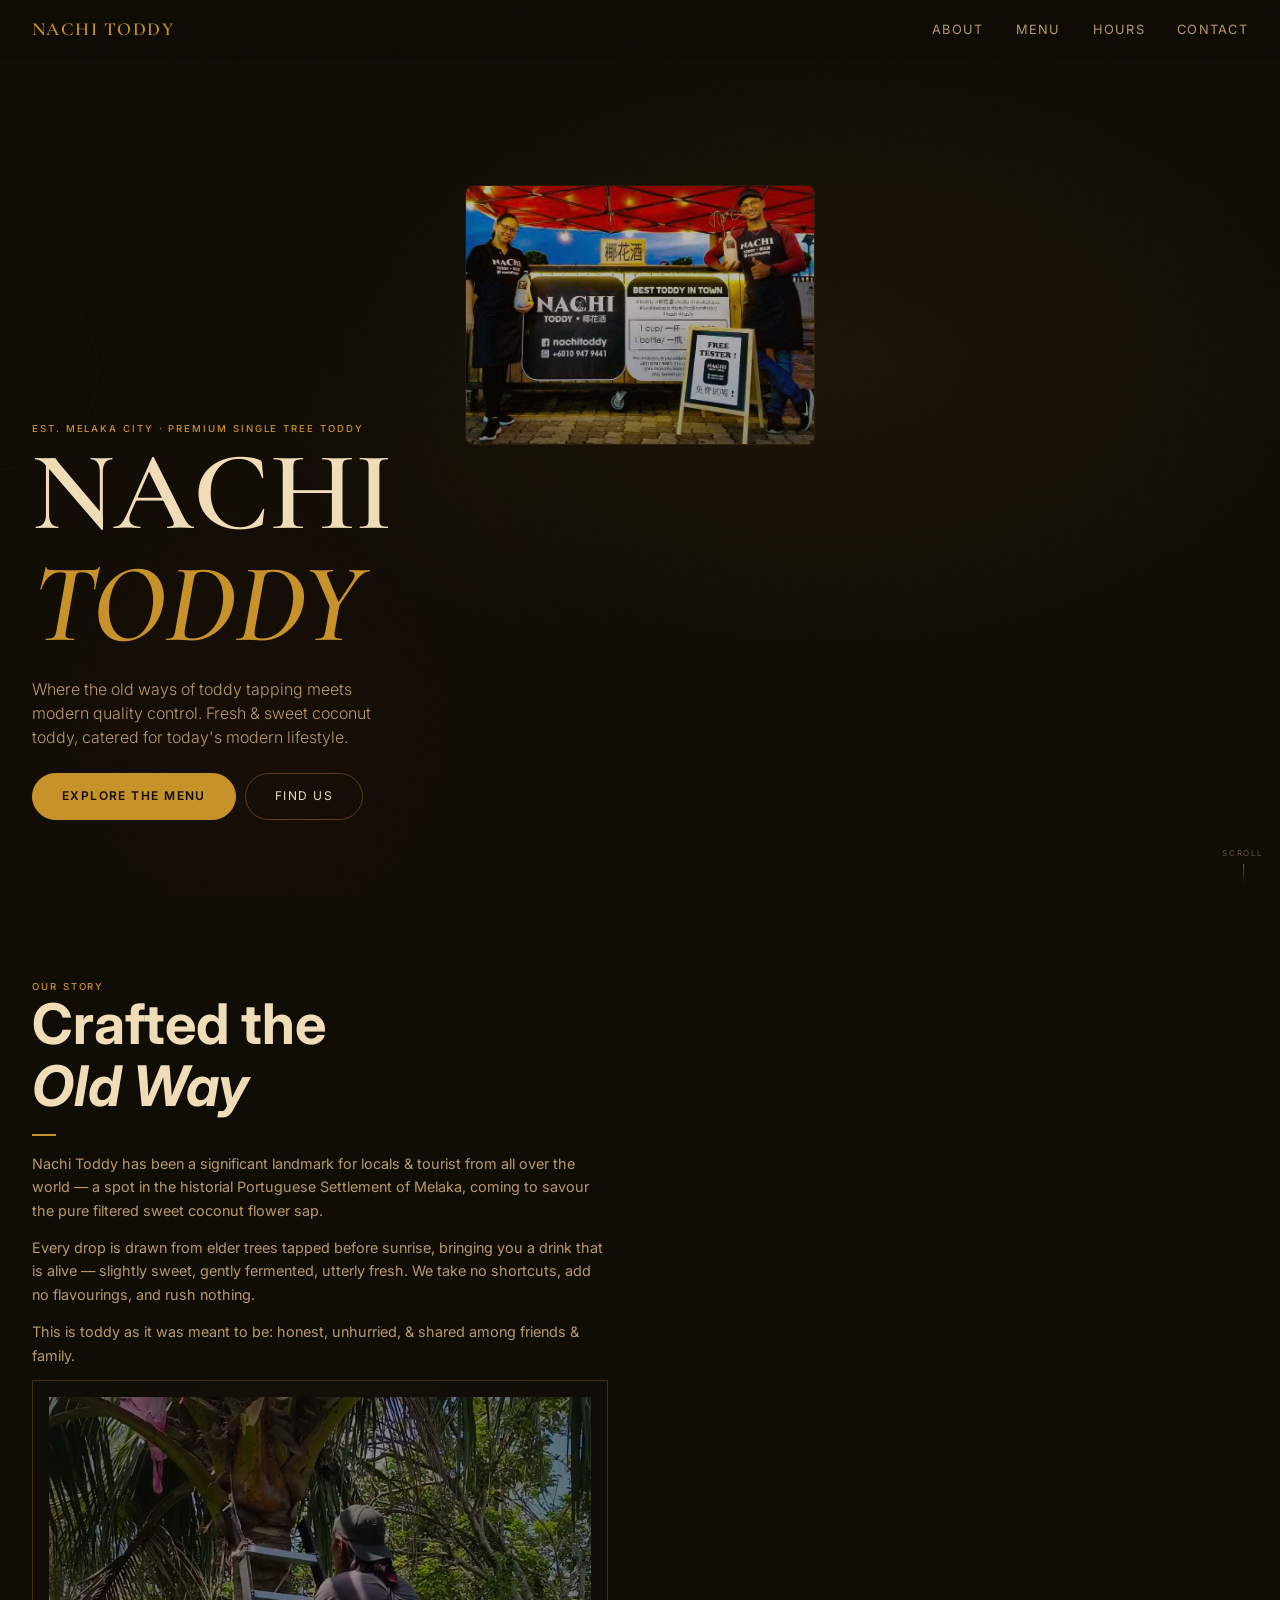
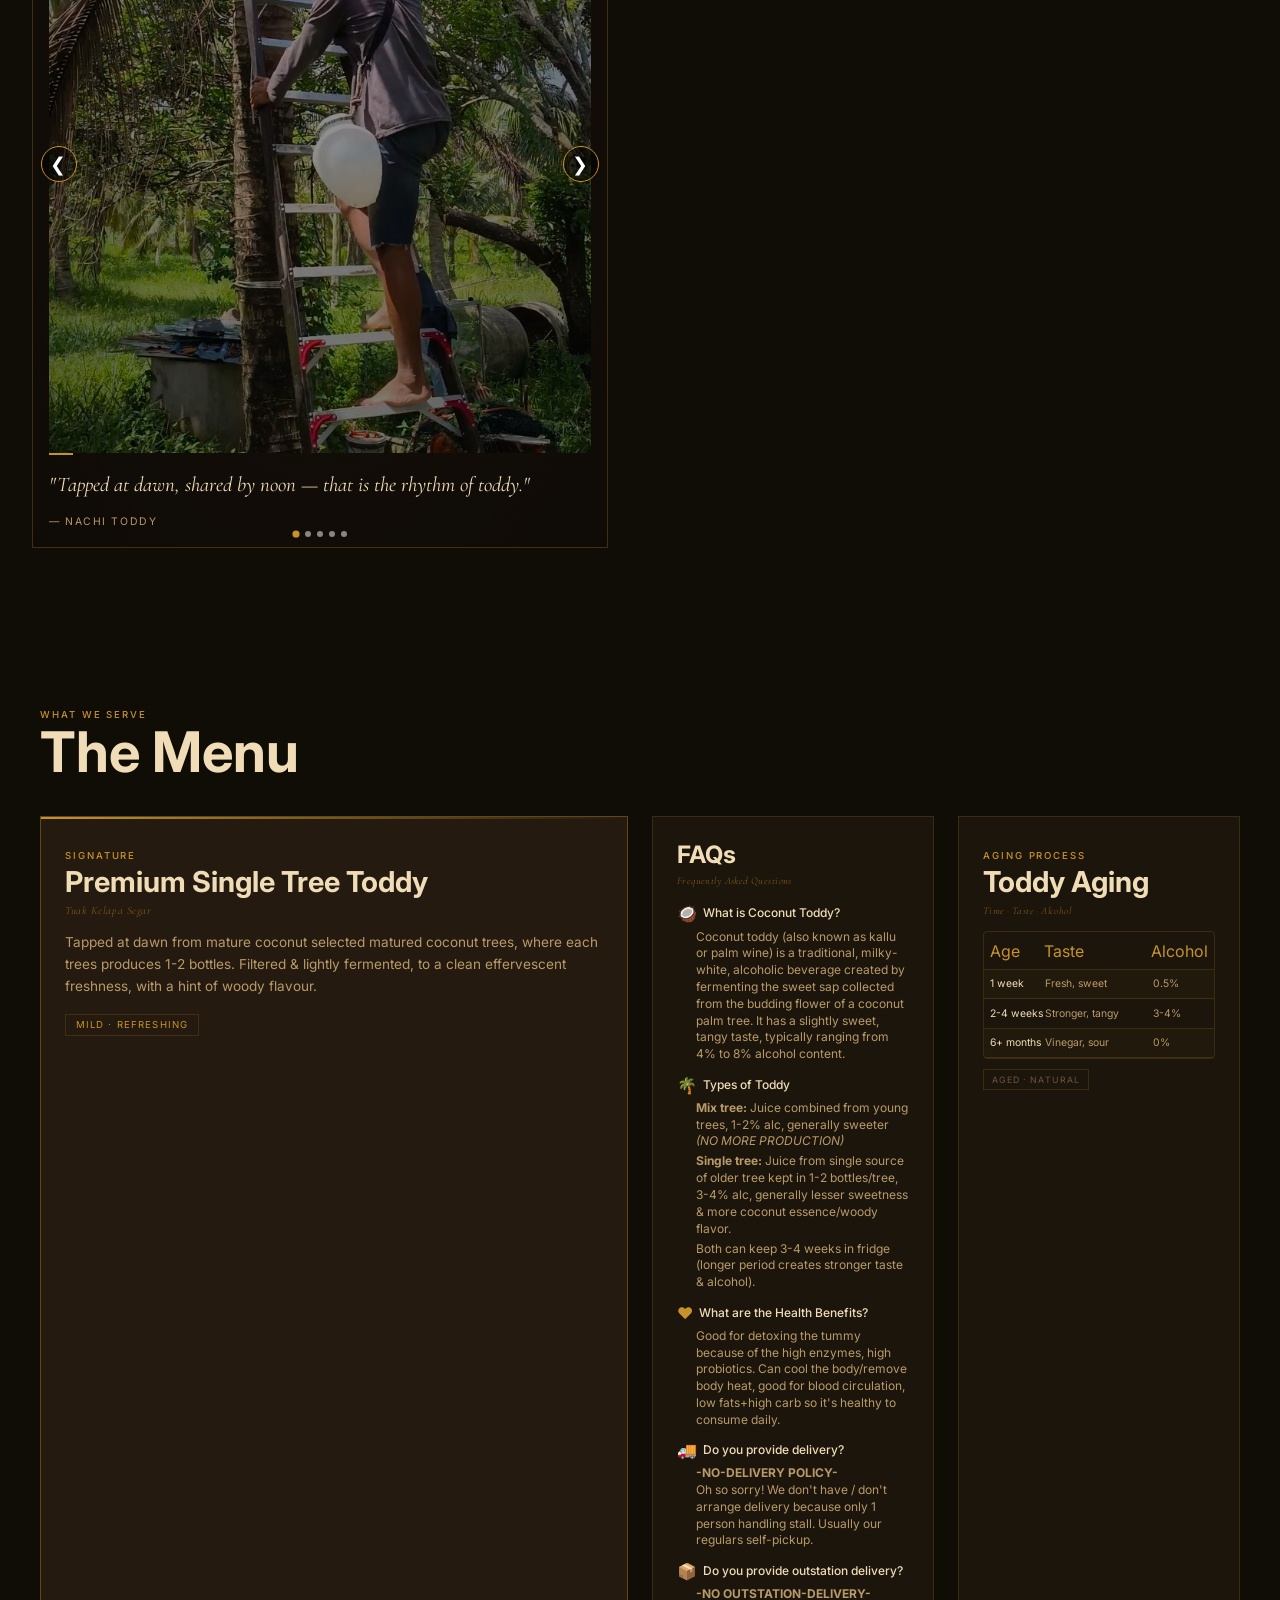
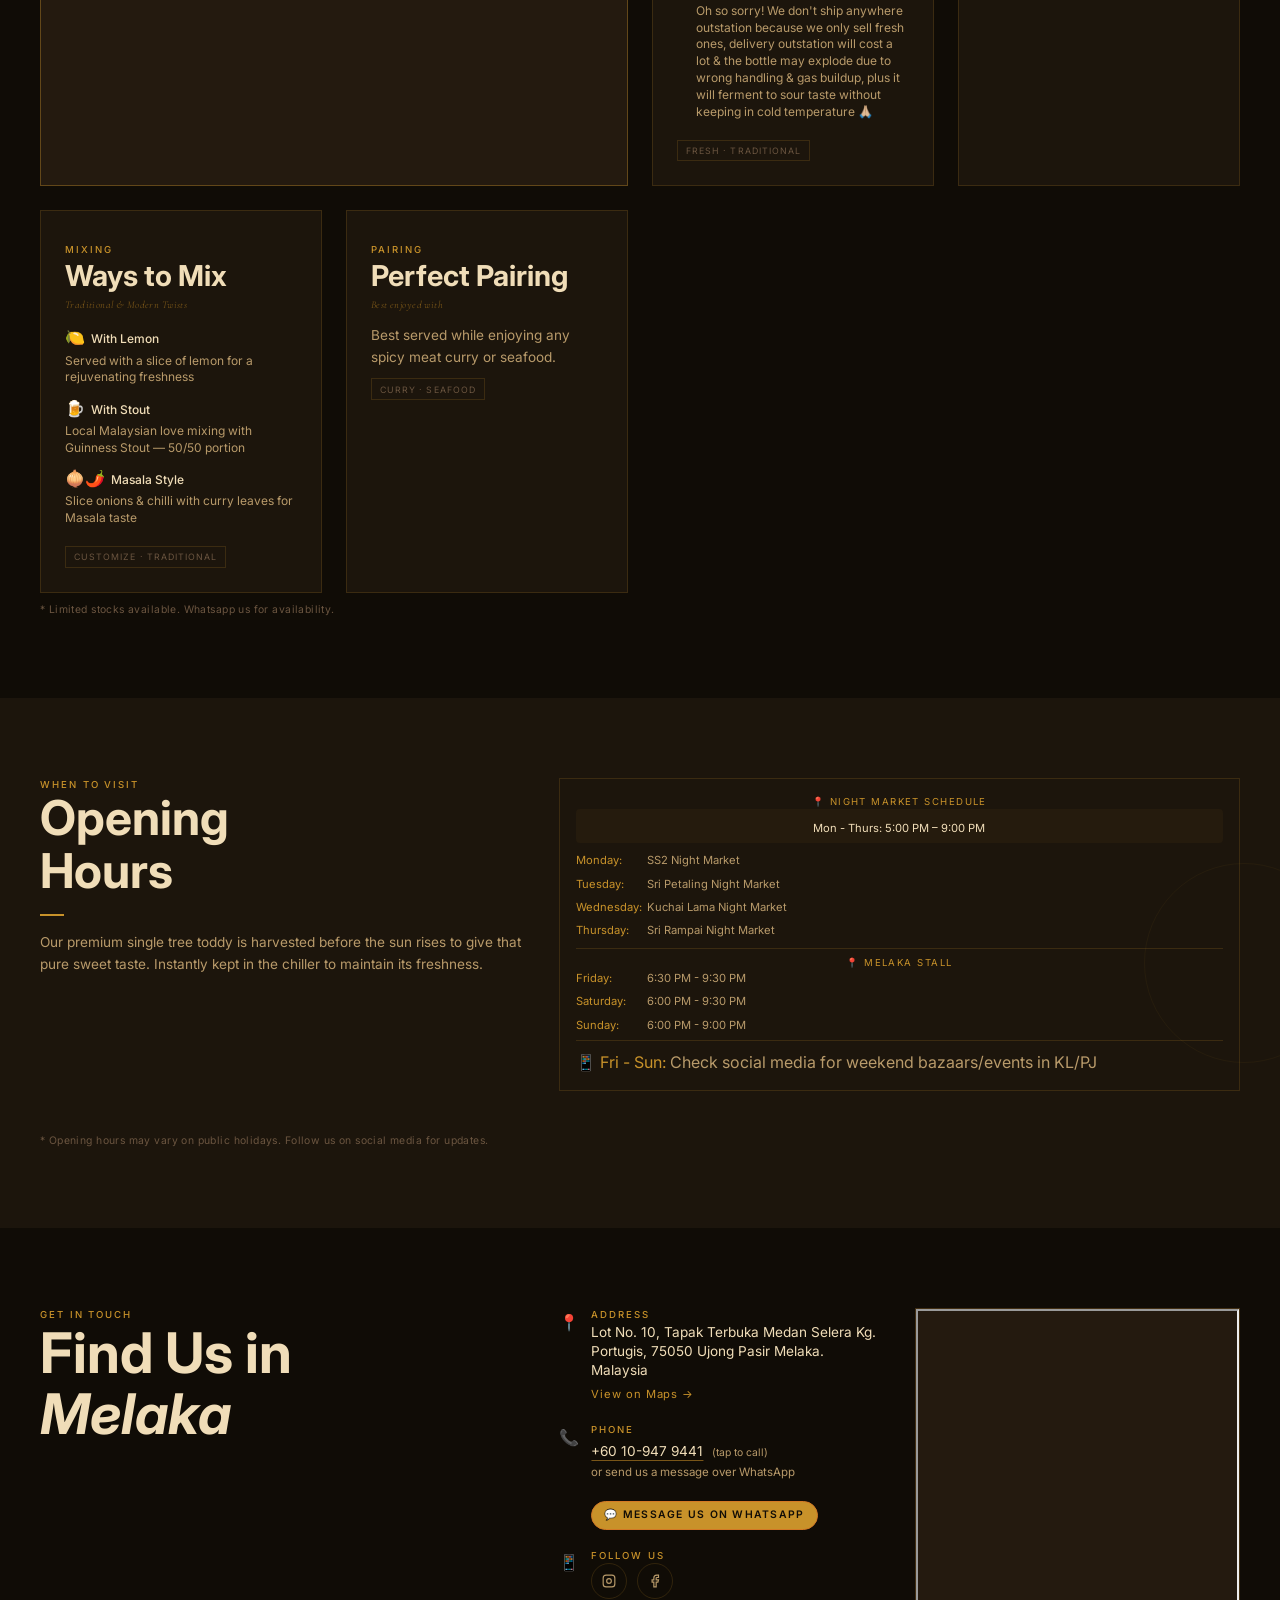
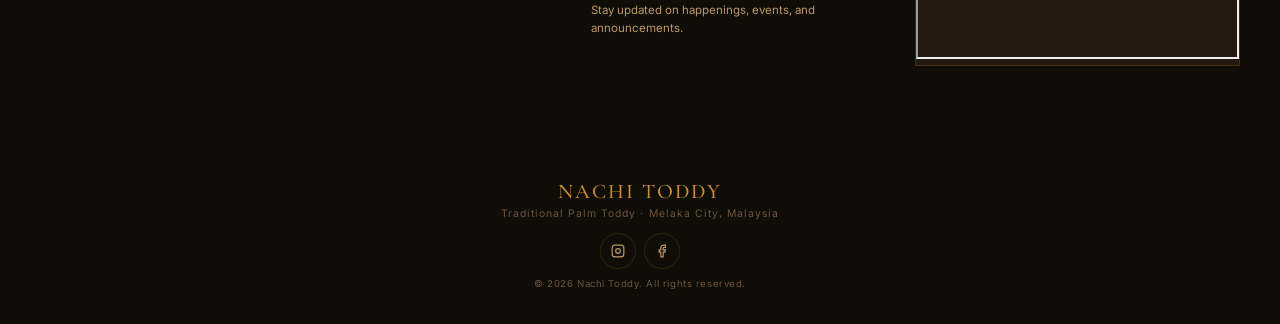
==== commit 00a4fe60: "Add files via upload" ====
--- a/index.html
+++ b/index.html
@@ -35,90 +35,69 @@
     <!-- ============================================
          HERO SECTION
     ============================================ -->
-<section class="hero-section">
-    
-    <!-- Background Gradients -->
-    <div class="hero-background"></div>
-    
-    <!-- Hero Banner Image - Lowered & Centered -->
-    <div class="hero-banner">
-        <img src="images/banner-1.jpg" alt="Nachi Toddy Banner">
-    </div>
-    
-    <!-- Hero Content -->
-    <div class="hero-copy">
-        <p class="section-label fade-up fade-up-1">Est. Melaka City · Premium Single Tree Toddy</p>
-        <h1 class="hero-title fade-up fade-up-2">NACHI<br><span>TODDY</span></h1>
-        <p class="hero-subtitle fade-up fade-up-3">Where the old ways of toddy tapping meets modern quality control. Fresh & sweet coconut toddy, catered for today's modern lifestyle.</p>
-        <div class="hero-actions fade-up fade-up-4">
-            <a href="#menu" class="amber-btn">Explore the Menu</a>
-            <a href="#contact" class="ghost-btn">Find Us</a>
-        </div>
-    </div>
-    
-    <!-- Scroll Indicator -->
-    <div class="hero-scroll-indicator fade-up fade-up-5">
-        <span>Scroll</span>
-        <div></div>
-    </div>
-</section>
-
-<div class="amber-rule"></div>
+    <section class="hero-section">
+        <div class="hero-background"></div>
+        <div class="hero-banner">
+            <img src="images/banner-1.jpg" alt="Nachi Toddy Banner">
+        </div>
+        <div class="hero-copy">
+            <p class="section-label fade-up fade-up-1">Est. Melaka City · Premium Single Tree Toddy</p>
+            <h1 class="hero-title fade-up fade-up-2">NACHI<br><span>TODDY</span></h1>
+            <p class="hero-subtitle fade-up fade-up-3">Where the old ways of toddy tapping meets modern quality control. Fresh & sweet coconut toddy, catered for today's modern lifestyle.</p>
+            <div class="hero-actions fade-up fade-up-4">
+                <a href="#menu" class="amber-btn">Explore the Menu</a>
+                <a href="#contact" class="ghost-btn">Find Us</a>
+            </div>
+        </div>
+        <div class="hero-scroll-indicator fade-up fade-up-5">
+            <span>Scroll</span>
+            <div></div>
+        </div>
+    </section>
+
+    <div class="amber-rule"></div>
 
     <!-- ============================================
          ABOUT SECTION with SLIDESHOW
     ============================================ -->
     <section id="about" class="section">
         <div class="content-shell">
-        
-        <!-- About Text -->
-        <div>
-            <p class="section-label section-label-small">Our Story</p>
-            <h2 class="section-title-lg">Crafted the<br><em class="emphasis">Old Way</em></h2>
-            <div class="divider-amber spaced-divider"></div>
-            <p class="section-text">Nachi Toddy has been a significant landmark for locals & tourist from all over the world — a spot in the historial Portuguese Settlement of Melaka, coming to savour the pure filtered sweet coconut flower sap.</p>
-            <p class="section-text">Every drop is drawn from elder trees tapped before sunrise, bringing you a drink that is alive — slightly sweet, gently fermented, utterly fresh. We take no shortcuts, add no flavourings, and rush nothing.</p>
-            <p class="section-text">This is toddy as it was meant to be: honest, unhurried, & shared among friends & family.</p>
-        </div>
-        
-        <!-- Slideshow Card -->
-        <div class="slide-card">
-            <div class="card-shell">
-                
-                <!-- Slideshow Images Container -->
-                <div class="slideshow-container" id="aboutSlideshow">
-                    <div class="slide slide-1 active"></div>
-                    <div class="slide slide-2"></div>
-                    <div class="slide slide-3"></div>
-                    <div class="slide slide-4"></div>
-                </div>
-                
-                <!-- Dark Overlay for text readability -->
-                <div class="card-overlay"></div>
-                
-                <!-- Navigation Buttons -->
-                <button type="button" class="slide-btn slide-controls left" onclick="changeSlide(-1)">❮</button>
-                <button type="button" class="slide-btn slide-controls right" onclick="changeSlide(1)">❯</button>
-                
-                <!-- Dot Indicators -->
-                <div class="slide-indicators">
-                    <span class="dot" onclick="currentSlide(0)"></span>
-                    <span class="dot" onclick="currentSlide(1)"></span>
-                    <span class="dot" onclick="currentSlide(2)"></span>
-                    <span class="dot" onclick="currentSlide(3)"></span>
-                </div>
-                
-                <!-- Quote Text -->
-                <div class="quote-card">
-                    <div class="divider-amber spaced-divider"></div>
-                    <blockquote class="quote-text">"Tapped at dawn, shared by noon — that is the rhythm of toddy."</blockquote>
-                    <cite class="text-small-muted cite-note">— Nachi Toddy</cite>
-                </div>
+            <div>
+                <p class="section-label section-label-small">Our Story</p>
+                <h2 class="section-title-lg">Crafted the<br><em class="emphasis">Old Way</em></h2>
+                <div class="divider-amber spaced-divider"></div>
+                <p class="section-text">Nachi Toddy has been a significant landmark for locals & tourist from all over the world — a spot in the historial Portuguese Settlement of Melaka, coming to savour the pure filtered sweet coconut flower sap.</p>
+                <p class="section-text">Every drop is drawn from elder trees tapped before sunrise, bringing you a drink that is alive — slightly sweet, gently fermented, utterly fresh. We take no shortcuts, add no flavourings, and rush nothing.</p>
+                <p class="section-text">This is toddy as it was meant to be: honest, unhurried, & shared among friends & family.</p>
             </div>
             
-            <!-- Decorative Border -->
-            <div class="decorative-border"></div>
-        </div>
+            <div class="slide-card">
+                <div class="card-shell">
+                    <div class="slideshow-container" id="aboutSlideshow">
+                        <div class="slide slide-1 active"></div>
+                        <div class="slide slide-2"></div>
+                        <div class="slide slide-3"></div>
+                        <div class="slide slide-4"></div>
+                        <div class="slide slide-5"></div>
+                    </div>
+                    <div class="card-overlay"></div>
+                    <button type="button" class="slide-btn slide-controls left" onclick="changeSlide(-1)">❮</button>
+                    <button type="button" class="slide-btn slide-controls right" onclick="changeSlide(1)">❯</button>
+                    <div class="slide-indicators">
+                        <span class="dot" onclick="currentSlide(0)"></span>
+                        <span class="dot" onclick="currentSlide(1)"></span>
+                        <span class="dot" onclick="currentSlide(2)"></span>
+                        <span class="dot" onclick="currentSlide(3)"></span>
+                        <span class="dot" onclick="currentSlide(4)"></span>
+                    </div>
+                    <div class="quote-card">
+                        <div class="divider-amber spaced-divider"></div>
+                        <blockquote class="quote-text">"Tapped at dawn, shared by noon — that is the rhythm of toddy."</blockquote>
+                        <cite class="text-small-muted cite-note">— Nachi Toddy</cite>
+                    </div>
+                </div>
+                <div class="decorative-border"></div>
+            </div>
         </div>
     </section>
 
@@ -129,14 +108,12 @@
     ============================================ -->
     <section id="menu" class="section">
         <div class="content-shell">
-            
             <div class="section-header">
                 <p class="section-label section-label-small">What We Serve</p>
                 <h2 class="section-title-lg">The Menu</h2>
             </div>
-            
             <div class="menu-grid">
-                <!-- Card 1: Signature -->
+                <!-- Signature -->
                 <div class="menu-card-large card-hover">
                     <div class="card-divider"></div>
                     <span class="section-label section-label-small">Signature</span>
@@ -146,34 +123,76 @@
                     <div class="card-pill">Mild · Refreshing</div>
                 </div>
                 
-                <!-- Card 2: FAQs -->
-                <div class="menu-card-small card-hover">
-                    <h3 class="card-heading-small">FAQs</h3>
-                    <p class="card-mini">Frequently Asked Questions</p>
-                    
-                    <div class="card-feature">
-                        <div class="feature-row">
-                            <span class="feature-icon">❓</span>
-                            <span class="feature-label">Health Benefits</span>
-                        </div>
-                        <div class="feature-text">
-                            <p class="feature-copy">• High in enzymes and probiotics</p>
-                            <p class="feature-copy">• Good for detox; natural laxative</p>
-                            <p class="feature-copy">• Removes body heat effectively</p>
-                            <p class="feature-copy">• Relaxes & calms the body</p>
-                            <p class="feature-copy">• Normalizes blood pressure</p>
-                        </div>
-                    </div>
-                    
-                    <div class="card-block">Natural · Traditional</div>
-                </div>
+<!-- FAQs -->
+<div class="menu-card-small card-hover">
+    <h3 class="card-heading-small">FAQs</h3>
+    <p class="card-mini">Frequently Asked Questions</p>
+    
+    <!-- What is Coconut Toddy? -->
+    <div class="card-feature">
+        <div class="feature-row">
+            <span class="feature-icon">🥥</span>
+            <span class="feature-label">What is Coconut Toddy?</span>
+        </div>
+        <div class="feature-text">
+            <p class="feature-copy">Coconut toddy (also known as kallu or palm wine) is a traditional, milky-white, alcoholic beverage created by fermenting the sweet sap collected from the budding flower of a coconut palm tree. It has a slightly sweet, tangy taste, typically ranging from 4% to 8% alcohol content.</p>
+        </div>
+    </div>
+    
+    <!-- Types of Toddy -->
+    <div class="card-feature">
+        <div class="feature-row">
+            <span class="feature-icon">🌴</span>
+            <span class="feature-label">Types of Toddy</span>
+        </div>
+        <div class="feature-text">
+            <p class="feature-copy"><strong>Mix tree:</strong> Juice combined from young trees, 1-2% alc, generally sweeter <em>(NO MORE PRODUCTION)</em></p>
+            <p class="feature-copy"><strong>Single tree:</strong> Juice from single source of older tree kept in 1-2 bottles/tree, 3-4% alc, generally lesser sweetness & more coconut essence/woody flavor.</p>
+            <p class="feature-copy">Both can keep 3-4 weeks in fridge (longer period creates stronger taste & alcohol).</p>
+        </div>
+    </div>
+    
+    <!-- Health Benefits -->
+    <div class="card-feature">
+        <div class="feature-row">
+            <span class="feature-icon">❤️</span>
+            <span class="feature-label">What are the Health Benefits?</span>
+        </div>
+        <div class="feature-text">
+            <p class="feature-copy">Good for detoxing the tummy because of the high enzymes, high probiotics. Can cool the body/remove body heat, good for blood circulation, low fats+high carb so it's healthy to consume daily.</p>
+        </div>
+    </div>
+    
+    <!-- Delivery Policy -->
+    <div class="card-feature">
+        <div class="feature-row">
+            <span class="feature-icon">🚚</span>
+            <span class="feature-label">Do you provide delivery?</span>
+        </div>
+        <div class="feature-text">
+            <p class="feature-copy"><strong>-NO-DELIVERY POLICY-</strong><br>Oh so sorry! We don't have / don't arrange delivery because only 1 person handling stall. Usually our regulars self-pickup.</p>
+        </div>
+    </div>
+    
+    <!-- Outstation Delivery -->
+    <div class="card-feature">
+        <div class="feature-row">
+            <span class="feature-icon">📦</span>
+            <span class="feature-label">Do you provide outstation delivery?</span>
+        </div>
+        <div class="feature-text">
+            <p class="feature-copy"><strong>-NO OUTSTATION-DELIVERY-</strong><br>Oh so sorry! We don't ship anywhere outstation because we only sell fresh ones, delivery outstation will cost a lot & the bottle may explode due to wrong handling & gas buildup, plus it will ferment to sour taste without keeping in cold temperature 🙏🏼</p>
+        </div>
+    </div>
+    
+    <div class="card-block">Fresh · Traditional</div>
+</div>
                 
-                <!-- Card 3: Aging Process -->
+                <!-- Aging -->
                 <div class="menu-card-third card-hover">
                     <span class="section-label section-label-small">Aging Process</span>
                     <h3 class="card-title">Toddy Aging</h3>
                     <p class="card-mini">Time · Taste · Alcohol</p>
-                    
                     <div class="card-keyline">
                         <div class="card-keyline-row">
                             <span class="highlight-label">Age</span>
@@ -196,16 +215,14 @@
                             <span class="card-detail-muted">0%</span>
                         </div>
                     </div>
-                    
                     <div class="card-block">Aged · Natural</div>
                 </div>
                 
-                <!-- Card 4: Mixing -->
+                <!-- Mixing -->
                 <div class="menu-card-third card-hover">
                     <span class="section-label section-label-small">Mixing</span>
                     <h3 class="card-title">Ways to Mix</h3>
                     <p class="card-mini">Traditional & Modern Twists</p>
-                    
                     <div class="card-feature">
                         <div class="feature-row feature-row-baseline">
                             <span class="feature-icon">🍋</span>
@@ -213,7 +230,6 @@
                         </div>
                         <p class="feature-copy">Served with a slice of lemon for a rejuvenating freshness</p>
                     </div>
-                    
                     <div class="card-feature">
                         <div class="feature-row feature-row-baseline">
                             <span class="feature-icon">🍺</span>
@@ -221,7 +237,6 @@
                         </div>
                         <p class="feature-copy">Local Malaysian love mixing with Guinness Stout — 50/50 portion</p>
                     </div>
-                    
                     <div class="card-feature">
                         <div class="feature-row feature-row-baseline">
                             <span class="feature-icon">🧅🌶️</span>
@@ -229,11 +244,10 @@
                         </div>
                         <p class="feature-copy">Slice onions & chilli with curry leaves for Masala taste</p>
                     </div>
-                    
                     <div class="card-block">Customize · Traditional</div>
                 </div>
                 
-                <!-- Card 5: Pairing -->
+                <!-- Pairing -->
                 <div class="menu-card-third card-hover">
                     <span class="section-label section-label-small">Pairing</span>
                     <h3 class="card-title">Perfect Pairing</h3>
@@ -242,7 +256,6 @@
                     <div class="card-block">Curry · Seafood</div>
                 </div>
             </div>
-            
             <p class="small-note">* Limited stocks available. Whatsapp us for availability.</p>
         </div>
     </section>
@@ -254,7 +267,6 @@
     ============================================ -->
     <section id="hours" class="section section-surface">
         <div class="decorative-circle decorative-circle-right"></div>
-        
         <div class="content-shell">
             <div>
                 <p class="section-label section-label-small">When to Visit</p>
@@ -262,43 +274,31 @@
                 <div class="divider-amber spaced-divider"></div>
                 <p class="section-text-sm">Our premium single tree toddy is harvested before the sun rises to give that pure sweet taste. Instantly kept in the chiller to maintain its freshness.</p>
             </div>
-            
             <div class="hours-table">
                 <div class="hours-table-inner">
-                    
-                    <div class="text-center-muted">
-                        📍 Night Market Schedule
-                    </div>
-
+                    <div class="text-center-muted">📍 Night Market Schedule</div>
                     <div class="highlight-box">
                         <span class="highlight-copy">Mon - Thurs: 5:00 PM – 9:00 PM</span>
                     </div>
-
                     <div class="schedule-grid schedule-box">
                         <span class="schedule-label">Monday:</span><span class="schedule-detail">SS2 Night Market</span>
                         <span class="schedule-label">Tuesday:</span><span class="schedule-detail">Sri Petaling Night Market</span>
                         <span class="schedule-label">Wednesday:</span><span class="schedule-detail">Kuchai Lama Night Market</span>
                         <span class="schedule-label">Thursday:</span><span class="schedule-detail">Sri Rampai Night Market</span>
                     </div>
-
                     <div class="card-border-top-bottom">
-                        <div class="text-center-muted">
-                            📍 Melaka Stall
-                        </div>
+                        <div class="text-center-muted">📍 Melaka Stall</div>
                         <div class="schedule-grid">
                             <span class="schedule-label">Friday:</span><span class="schedule-detail">6:30 PM - 9:30 PM</span>
                             <span class="schedule-label">Saturday:</span><span class="schedule-detail">6:00 PM - 9:30 PM</span>
                             <span class="schedule-label">Sunday:</span><span class="schedule-detail">6:00 PM - 9:00 PM</span>
                         </div>
                     </div>
-                    
                     <div class="text-small-muted">
                         <p><span class="highlight-label">📱 Fri - Sun:</span> <span class="text-small-muted">Check social media for weekend bazaars/events in KL/PJ</span></p>
                     </div>
-                    
-                </div>
-            </div>
-            
+                </div>
+            </div>
             <p class="small-note">* Opening hours may vary on public holidays. Follow us on social media for updates.</p>
         </div>
     </section>
@@ -310,19 +310,14 @@
     ============================================ -->
     <section id="contact" class="section">
         <div class="decorative-circle decorative-circle-left"></div>
-        
         <div class="content-shell">
             <div class="section-header">
                 <p class="section-label section-label-small">Get in Touch</p>
                 <h2 class="section-title-lg">Find Us in<br><em class="emphasis">Melaka</em></h2>
             </div>
-            
             <div class="contact-grid">
-                <!-- Left Column: Contact Info -->
                 <div>
                     <div class="flex-column">
-                        
-                        <!-- Address -->
                         <div class="flex-grid">
                             <div class="info-icon">📍</div>
                             <div>
@@ -331,18 +326,15 @@
                                 <a href="https://maps.google.com/?q=Nachi+Toddy+Malacca" target="_blank" rel="noopener noreferrer" class="info-link">View on Maps →</a>
                             </div>
                         </div>
-                        
-                        <!-- Phone -->
                         <div class="flex-grid">
                             <div class="info-icon">📞</div>
                             <div>
                                 <p class="section-label section-label-small">Phone</p>
                                 <a href="tel:+60109479441" class="phone-link">+60 10-947 9441</a>
+                                <span class="tap-hint">(tap to call)</span>
                                 <p class="note-sm">or send us a message over WhatsApp</p>
                             </div>
                         </div>
-                        
-                        <!-- WhatsApp Button -->
                         <div class="contact-wa-btn">
                             <a href="https://wa.me/60109479441?text=Hi%20Nachi%20Toddy%2C%20I%20found%20you%20online%20and%20would%20love%20to%20visit." 
                                target="_blank" 
@@ -351,22 +343,20 @@
                                 💬 Message us on WhatsApp
                             </a>
                         </div>
-                        
-                        <!-- Follow Us -->
                         <div class="flex-grid">
                             <div class="info-icon">📱</div>
                             <div>
                                 <p class="section-label section-label-small">Follow Us</p>
                                 <div class="social-row">
                                     <a href="https://www.instagram.com/nachitoddy/" target="_blank" rel="noopener noreferrer" class="social-icon" aria-label="Follow on Instagram">
-                                        <svg width="14" height="14" viewBox="0 0 24 24" fill="none" stroke="currentColor" stroke-width="2" stroke-linecap="round" stroke-linejoin="round">
+                                        <svg width="14" height="14" viewBox="0 0 24 24" fill="none" stroke="currentColor" stroke-width="2">
                                             <rect x="2" y="2" width="20" height="20" rx="5" ry="5"></rect>
                                             <circle cx="12" cy="12" r="4"></circle>
                                             <line x1="17.5" y1="6.5" x2="17.51" y2="6.5"></line>
                                         </svg>
                                     </a>
                                     <a href="https://www.facebook.com/nachitoddy/" target="_blank" rel="noopener noreferrer" class="social-icon" aria-label="Follow on Facebook">
-                                        <svg width="14" height="14" viewBox="0 0 24 24" fill="none" stroke="currentColor" stroke-width="2" stroke-linecap="round" stroke-linejoin="round">
+                                        <svg width="14" height="14" viewBox="0 0 24 24" fill="none" stroke="currentColor" stroke-width="2">
                                             <path d="M18 2h-3a5 5 0 0 0-5 5v3H7v4h3v8h4v-8h3l1-4h-4V7a1 1 0 0 1 1-1h3z"></path>
                                         </svg>
                                     </a>
@@ -376,8 +366,6 @@
                         </div>
                     </div>
                 </div>
-                
-                <!-- Right Column: Google Map -->
                 <div class="map-container map-card">
                     <iframe 
                         src="https://www.google.com/maps/embed?pb=!1m18!1m12!1m3!1d3986.9221776500326!2d102.2660258!3d2.1832191!2m3!1f0!2f0!3f0!3m2!1i1024!2i768!4f13.1!3m3!1m2!1s0x31d1ef3bee831243%3A0x6b50eae1fddf731c!2sNachi%20Toddy!5e0!3m2!1sen!2smy!4v1777351283128!5m2!1sen!2smy" 
@@ -399,30 +387,27 @@
          FOOTER
     ============================================ -->
     <footer>
-            <span class="footer-brand">NACHI TODDY</span>
-            <p class="footer-copy">Traditional Palm Toddy · Melaka City, Malaysia</p>
+        <span class="footer-brand">NACHI TODDY</span>
+        <p class="footer-copy">Traditional Palm Toddy · Melaka City, Malaysia</p>
         <div class="footer-socials">
             <a href="https://www.instagram.com/nachitoddy/" target="_blank" rel="noopener noreferrer" class="social-icon" aria-label="Follow on Instagram">
-                <svg width="14" height="14" viewBox="0 0 24 24" fill="none" stroke="currentColor" stroke-width="2" stroke-linecap="round" stroke-linejoin="round">
+                <svg width="14" height="14" viewBox="0 0 24 24" fill="none" stroke="currentColor" stroke-width="2">
                     <rect x="2" y="2" width="20" height="20" rx="5" ry="5"></rect>
                     <circle cx="12" cy="12" r="4"></circle>
                     <line x1="17.5" y1="6.5" x2="17.51" y2="6.5"></line>
                 </svg>
             </a>
             <a href="https://www.facebook.com/nachitoddy/" target="_blank" rel="noopener noreferrer" class="social-icon" aria-label="Follow on Facebook">
-                <svg width="14" height="14" viewBox="0 0 24 24" fill="none" stroke="currentColor" stroke-width="2" stroke-linecap="round" stroke-linejoin="round">
+                <svg width="14" height="14" viewBox="0 0 24 24" fill="none" stroke="currentColor" stroke-width="2">
                     <path d="M18 2h-3a5 5 0 0 0-5 5v3H7v4h3v8h4v-8h3l1-4h-4V7a1 1 0 0 1 1-1h3z"></path>
                 </svg>
             </a>
         </div>
         <p class="footer-copy-small">© 2026 Nachi Toddy. All rights reserved.</p>
+        <button class="back-to-top" aria-label="Back to top">↑</button>
     </footer>
 </div>
 
-<!-- ============================================
-     JAVASCRIPT FOR SLIDESHOW
-============================================ -->
 <script src="Untitled-1.js" defer></script>
 </body>
-</html>
-
+</html>
--- a/Untitled-1.css
+++ b/Untitled-1.css
@@ -35,13 +35,8 @@
     font-size: 14px;
 }
 
-@media (min-width: 640px) {
-    body { font-size: 15px; }
-}
-
-@media (min-width: 1024px) {
-    body { font-size: 16px; }
-}
+@media (min-width: 640px) { body { font-size: 15px; } }
+@media (min-width: 1024px) { body { font-size: 16px; } }
 
 /* ============================================
    GRAIN OVERLAY
@@ -75,31 +70,15 @@
     backdrop-filter: blur(2px);
     padding: 0.6rem 1rem;
 }
-
-nav > div {
-    display: flex;
-    align-items: center;
-    gap: 0.8rem;
-}
+nav > div { display: flex; align-items: center; gap: 0.8rem; }
 
 @media (min-width: 640px) {
-    nav {
-        padding: 0.8rem 1.5rem;
-    }
-
-    nav > div {
-        gap: 1.5rem;
-    }
-}
-
+    nav { padding: 0.8rem 1.5rem; }
+    nav > div { gap: 1.5rem; }
+}
 @media (min-width: 1024px) {
-    nav {
-        padding: 1rem 2rem;
-    }
-
-    nav > div {
-        gap: 2rem;
-    }
+    nav { padding: 1rem 2rem; }
+    nav > div { gap: 2rem; }
 }
 
 .nav-brand {
@@ -119,26 +98,15 @@
     transition: color 0.2s ease;
     white-space: nowrap;
 }
-
-.nav-link:hover,
-.nav-link:focus-visible {
-    color: var(--amber);
-}
-
-@media (min-width: 640px) {
-    .nav-link { font-size: 0.75rem; }
-}
-
-@media (min-width: 1024px) {
-    .nav-link { font-size: 0.8rem; }
-}
+.nav-link:hover { color: var(--amber); }
+
+@media (min-width: 640px) { .nav-link { font-size: 0.75rem; } }
+@media (min-width: 1024px) { .nav-link { font-size: 0.8rem; } }
 
 /* ============================================
    BUTTONS
 ============================================ */
-.amber-btn,
-.ghost-btn,
-.slide-btn {
+.amber-btn, .ghost-btn, .slide-btn {
     display: inline-flex;
     align-items: center;
     justify-content: center;
@@ -155,95 +123,38 @@
     background: transparent;
     color: inherit;
 }
-
 .amber-btn {
     background: var(--amber);
     color: var(--bg-base);
     border-color: var(--amber);
     font-weight: 600;
 }
-
-.amber-btn:hover,
-.amber-btn:focus-visible {
-    background: var(--amber-light);
-    border-color: var(--amber-light);
-}
-
+.amber-btn:hover { background: var(--amber-light); border-color: var(--amber-light); }
 .ghost-btn {
     border-color: var(--border-strong);
     color: var(--cream);
 }
-
-.ghost-btn:hover,
-.ghost-btn:focus-visible {
-    border-color: var(--amber);
-    color: var(--amber);
-}
+.ghost-btn:hover { border-color: var(--amber); color: var(--amber); }
 
 @media (min-width: 768px) {
-    .amber-btn,
-    .ghost-btn,
-    .slide-btn {
+    .amber-btn, .ghost-btn, .slide-btn {
         padding: 0.85rem 1.8rem;
         font-size: 0.75rem;
     }
 }
 
-.slide-btn {
-    width: 28px;
-    height: 28px;
-    font-size: 0.9rem;
-    padding: 0;
-    border-radius: 50%;
-    border: 1px solid var(--amber);
-    color: white;
-    background: rgba(0,0,0,0.5);
-}
-
-@media (min-width: 640px) {
-    .slide-btn {
-        width: 32px;
-        height: 32px;
-        font-size: 1rem;
-    }
-}
-
-@media (min-width: 1024px) {
-    .slide-btn {
-        width: 36px;
-        height: 36px;
-        font-size: 1.2rem;
-    }
-}
-
-.slide-btn:hover,
-.slide-btn:focus-visible {
-    background: var(--amber);
-    border-color: var(--amber);
-    color: var(--bg-base);
-}
-
 /* ============================================
    SECTION ELEMENTS
 ============================================ */
-.section {
-    padding: 3rem 1rem;
-}
-
-@media (min-width: 640px) {
-    .section { padding: 4rem 1.5rem; }
-}
-
-@media (min-width: 1024px) {
-    .section { padding: 5rem 2rem; }
-}
+.section { padding: 3rem 1rem; }
+@media (min-width: 640px) { .section { padding: 4rem 1.5rem; } }
+@media (min-width: 1024px) { .section { padding: 5rem 2rem; } }
 
 .section-surface {
     background: var(--bg-surface);
     position: relative;
     overflow: hidden;
 }
-
 .section-label {
     font-size: 0.6rem;
     letter-spacing: 0.2em;
@@ -251,35 +162,12 @@
     color: var(--amber);
     font-weight: 500;
 }
-
-.section-heading {
-    font-size: clamp(1.8rem, 6vw, 3.5rem);
-    line-height: 1.1;
-    color: var(--cream);
-    margin-bottom: 1rem;
-}
-
-.section-copy,
-.section-copy-sm {
-    color: var(--cream-dim);
-    line-height: 1.65;
-    margin-bottom: 0.8rem;
-}
-
-.section-copy { font-size: 0.9rem; }
-.section-copy-sm { font-size: 0.85rem; }
-
 .divider-amber {
     height: 2px;
     width: 3rem;
     background: var(--amber);
 }
-
-.spaced-divider {
-    margin-bottom: 1rem;
-    width: 1.5rem;
-}
-
+.spaced-divider { margin-bottom: 1rem; width: 1.5rem; }
 .cite-note {
     font-size: 0.65rem;
     letter-spacing: 0.15em;
@@ -287,32 +175,25 @@
     font-style: normal;
     color: var(--amber);
 }
-
-.section-header {
-    margin-bottom: 2rem;
-}
-
+.section-header { margin-bottom: 2rem; }
 .section-title-lg {
     font-size: clamp(1.8rem, 6vw, 3.5rem);
     color: var(--cream);
     line-height: 1.1;
     margin-bottom: 1rem;
 }
-
 .section-title-md {
     font-size: clamp(1.8rem, 6vw, 3rem);
     color: var(--cream);
     line-height: 1.1;
     margin-bottom: 1rem;
 }
-
 .section-text {
     color: var(--cream-dim);
     line-height: 1.65;
     margin-bottom: 0.8rem;
     font-size: 0.9rem;
 }
-
 .section-text-sm {
     color: var(--cream-dim);
     line-height: 1.6;
@@ -320,6 +201,7 @@
     font-size: 0.85rem;
 }
 
+/* Cards */
 .card-shell {
     position: relative;
     aspect-ratio: 3 / 4;
@@ -331,7 +213,6 @@
     padding: 1rem;
     overflow: hidden;
 }
-
 .card-overlay {
     position: absolute;
     inset: 0;
@@ -339,7 +220,6 @@
     pointer-events: none;
     z-index: 1;
 }
-
 .card-divider {
     position: absolute;
     top: 0;
@@ -348,27 +228,22 @@
     height: 2px;
     background: linear-gradient(to right, var(--amber), transparent);
 }
-
 .menu-card-large {
     background: var(--bg-card);
     border-color: var(--border-strong);
     position: relative;
     overflow: hidden;
 }
-
-.menu-card-small,
-.menu-card-third {
+.menu-card-small, .menu-card-third {
     background: var(--bg-surface);
     border-color: var(--border);
 }
-
 .card-title {
     font-size: clamp(1.3rem, 5vw, 1.8rem);
     color: var(--cream);
     margin-bottom: 0.2rem;
     line-height: 1.2;
 }
-
 .card-subtitle {
     font-size: 0.7rem;
     color: var(--amber-dim);
@@ -377,13 +252,11 @@
     font-style: italic;
     font-family: 'Cormorant Garamond', serif;
 }
-
 .card-copy {
     color: var(--cream-dim);
     line-height: 1.6;
     font-size: 0.85rem;
 }
-
 .card-pill {
     margin-top: 1rem;
     display: inline-block;
@@ -394,14 +267,12 @@
     color: var(--amber);
     text-transform: uppercase;
 }
-
 .card-heading-small {
     font-size: clamp(1.2rem, 4vw, 1.5rem);
     color: var(--cream);
     margin-bottom: 0.2rem;
     line-height: 1.2;
 }
-
 .card-mini {
     font-size: 0.65rem;
     color: var(--amber-dim);
@@ -410,34 +281,20 @@
     font-style: italic;
     font-family: 'Cormorant Garamond', serif;
 }
-
 .card-keyline {
     border: 1px solid var(--border);
     border-radius: 4px;
     overflow: hidden;
 }
-
 .card-keyline-row {
     display: grid;
     grid-template-columns: 1fr 2fr 1fr;
     padding: 0.4rem;
     border-bottom: 1px solid var(--border);
 }
-
-.card-keyline-row:nth-child(2n) {
-    background: rgba(200,146,42,0.03);
-}
-
-.card-detail {
-    color: var(--cream);
-    font-size: 0.65rem;
-}
-
-.card-detail-muted {
-    color: var(--cream-dim);
-    font-size: 0.65rem;
-}
-
+.card-keyline-row:nth-child(2n) { background: rgba(200,146,42,0.03); }
+.card-detail { color: var(--cream); font-size: 0.65rem; }
+.card-detail-muted { color: var(--cream-dim); font-size: 0.65rem; }
 .card-block {
     margin-top: 0.6rem;
     display: inline-block;
@@ -448,21 +305,14 @@
     color: var(--muted);
     text-transform: uppercase;
 }
-
-.card-block.highlight {
-    color: var(--amber);
-}
-
-.slide-card {
-    position: relative;
-}
-
+.slide-card { position: relative; }
+
+/* Slideshow */
 .slideshow-container {
     position: relative;
     width: 100%;
     height: 100%;
 }
-
 .slide {
     position: absolute;
     inset: 0;
@@ -471,37 +321,12 @@
     background-position: center;
     transition: opacity 0.4s ease-in-out;
 }
-
-.slide.active {
-    opacity: 1;
-    z-index: 1;
-}
-
+.slide.active { opacity: 1; z-index: 1; }
 .slide-1 { background-image: url('images/slide-1.jpg'); }
 .slide-2 { background-image: url('images/slide-2.jpg'); }
 .slide-3 { background-image: url('images/slide-3.jpg'); }
 .slide-4 { background-image: url('images/slide-4.jpg'); }
-
-.decorative-circle {
-    position: absolute;
-    width: 200px;
-    height: 200px;
-    border-radius: 50%;
-    pointer-events: none;
-}
-
-.decorative-circle-right {
-    right: -5%;
-    top: 50%;
-    transform: translateY(-50%);
-    border: 1px solid rgba(200,146,42,0.06);
-}
-
-.decorative-circle-left {
-    left: -8%;
-    top: 30%;
-    border: 1px solid rgba(200,146,42,0.05);
-}
+.slide-5 { background-image: url('images/slide-5.jpg'); }
 
 .slide-controls {
     position: absolute;
@@ -513,10 +338,8 @@
     justify-content: center;
     pointer-events: auto;
 }
-
 .slide-controls.left { left: 8px; }
 .slide-controls.right { right: 8px; }
-
 .slide-indicators {
     position: absolute;
     bottom: 10px;
@@ -528,11 +351,7 @@
     pointer-events: auto;
 }
 
-.quote-card {
-    position: relative;
-    z-index: 2;
-}
-
+.quote-card { position: relative; z-index: 2; }
 .quote-text {
     font-family: 'Cormorant Garamond', Georgia, serif;
     font-size: clamp(1rem, 4vw, 1.3rem);
@@ -542,7 +361,6 @@
     line-height: 1.35;
     margin-bottom: 0.5rem;
 }
-
 .decorative-border {
     position: absolute;
     top: 0.5rem;
@@ -553,70 +371,40 @@
     z-index: -1;
 }
 
-.note-pill,
-.status-pill {
-    display: inline-block;
-    padding: 0.2rem 0.6rem;
-    border: 1px solid var(--border);
-    font-size: 0.6rem;
-    letter-spacing: 0.12em;
-    text-transform: uppercase;
-}
-
-.note-pill {
-    color: var(--amber);
-}
-
-.status-pill {
-    color: var(--muted);
-}
-
-.section-label-small {
-    margin-bottom: 0.5rem;
-}
-
-.section-heading-title {
-    font-size: clamp(1.8rem, 6vw, 3.5rem);
-    color: var(--cream);
-    line-height: 1.1;
-}
-
-.section-heading-title-small {
-    font-size: clamp(1.8rem, 6vw, 3.5rem);
-    color: var(--cream);
-    line-height: 1.1;
-}
-
-.flex-grid {
-    display: flex;
-    gap: 0.8rem;
-    align-items: flex-start;
-}
-
-.flex-column {
-    display: flex;
-    flex-direction: column;
-    gap: 1.2rem;
-}
-
+/* Decorations */
+.decorative-circle {
+    position: absolute;
+    width: 200px;
+    height: 200px;
+    border-radius: 50%;
+    pointer-events: none;
+}
+.decorative-circle-right {
+    right: -5%;
+    top: 50%;
+    transform: translateY(-50%);
+    border: 1px solid rgba(200,146,42,0.06);
+}
+.decorative-circle-left {
+    left: -8%;
+    top: 30%;
+    border: 1px solid rgba(200,146,42,0.05);
+}
+
+/* Contact & Footer */
+.flex-grid { display: flex; gap: 0.8rem; align-items: flex-start; }
+.flex-column { display: flex; flex-direction: column; gap: 1.2rem; }
 .info-icon {
     color: var(--amber);
     margin-top: 0.1rem;
     flex-shrink: 0;
     font-size: 1rem;
 }
-
-.info-title {
-    margin-bottom: 0.3rem;
-    font-size: 0.55rem;
-}
-
 .info-copy {
     color: var(--cream);
     font-size: 0.85rem;
     line-height: 1.4;
 }
-
 .info-link {
     font-size: 0.7rem;
     color: var(--amber);
@@ -625,81 +413,46 @@
     margin-top: 0.3rem;
     display: inline-block;
 }
-
-.info-link:hover,
-.info-link:focus-visible {
-    color: var(--amber-light);
-}
-
+.info-link:hover { color: var(--amber-light); }
 .note-sm {
     color: var(--cream-dim);
     font-size: 0.72rem;
     margin-top: 0.15rem;
 }
-
 .contact-grid {
     display: grid;
     grid-template-columns: 1fr;
     gap: 2rem;
 }
-
 @media (min-width: 768px) {
-    .contact-grid {
-        grid-template-columns: 1fr 1fr;
-        gap: 2rem;
-    }
-}
-
+    .contact-grid { grid-template-columns: 1fr 1fr; gap: 2rem; }
+}
 .map-card {
     background: var(--bg-card);
     border: 1px solid var(--border);
     overflow: hidden;
 }
-
-.map-frame {
-    border: 0;
-    display: block;
-    width: 100%;
-    height: 100%;
-}
-
-.card-feature {
-    margin-bottom: 0.6rem;
-}
-
+.card-feature { margin-bottom: 0.6rem; }
 .feature-row {
     display: flex;
     align-items: center;
     gap: 0.4rem;
     margin-bottom: 0.2rem;
 }
-
-.feature-row-baseline {
-    align-items: baseline;
-}
-
-.feature-icon {
-    color: var(--amber);
-    font-size: 1rem;
-}
-
+.feature-row-baseline { align-items: baseline; }
+.feature-icon { color: var(--amber); font-size: 1rem; }
 .feature-label {
     color: var(--cream);
     font-weight: 500;
     font-size: 0.75rem;
 }
-
-.feature-text {
-    padding-left: 1.2rem;
-}
-
+.feature-text { padding-left: 1.2rem; }
 .feature-copy {
     color: var(--cream-dim);
     line-height: 1.4;
     font-size: 0.75rem;
     margin-bottom: 0.2rem;
 }
-
 .footer-copy {
     color: var(--muted);
     font-size: 0.65rem;
@@ -707,28 +460,24 @@
     text-align: center;
     line-height: 1.5;
 }
-
 .footer-copy-small {
     color: var(--muted);
     font-size: 0.6rem;
     letter-spacing: 0.06em;
     margin-top: 0.5rem;
 }
-
 .small-note {
     margin-top: 0.6rem;
     font-size: 0.65rem;
     color: var(--muted);
     letter-spacing: 0.04em;
 }
-
 .card-border-top-bottom {
     border-top: 1px solid var(--border);
     border-bottom: 1px solid var(--border);
     padding: 0.4rem 0;
     margin-bottom: 0.6rem;
 }
-
 .text-center-muted {
     color: var(--amber);
     font-size: 0.6rem;
@@ -736,7 +485,6 @@
     text-transform: uppercase;
     text-align: center;
 }
-
 .highlight-box {
     background: rgba(200,146,42,0.05);
     padding: 0.3rem;
@@ -744,38 +492,13 @@
     margin-bottom: 0.6rem;
     text-align: center;
 }
-
-.highlight-copy {
-    color: var(--cream);
-    font-size: 0.7rem;
-}
-
-.text-small-muted {
-    color: var(--cream-dim);
-}
-
-.highlight-label {
-    color: var(--amber);
-}
-
-.schedule-label {
-    color: var(--amber);
-}
-
-.schedule-detail {
-    color: var(--cream-dim);
-}
-
-.schedule-box {
-    margin-bottom: 0.6rem;
-}
-
-.social-row {
-    display: flex;
-    gap: 0.6rem;
-    margin-bottom: 0.2rem;
-}
-
+.highlight-copy { color: var(--cream); font-size: 0.7rem; }
+.text-small-muted { color: var(--cream-dim); }
+.highlight-label { color: var(--amber); }
+.schedule-label { color: var(--amber); }
+.schedule-detail { color: var(--cream-dim); }
+.schedule-box { margin-bottom: 0.6rem; }
+.social-row { display: flex; gap: 0.6rem; margin-bottom: 0.2rem; }
 .btn-whatsapp {
     background: #c8922a;
     border-color: #d37925;
@@ -785,25 +508,17 @@
     padding: 0.35rem 0.8rem;
     font-size: 0.65rem;
 }
-
-.btn-whatsapp:hover,
-.btn-whatsapp:focus-visible {
-    background: var(--amber-light);
-}
-
+.btn-whatsapp:hover { background: var(--amber-light); }
 .content-shell {
     max-width: 1200px;
     margin: 0 auto;
 }
-
 .page-shell {
     background-color: var(--bg-base);
     min-height: 100vh;
 }
 
-/* ============================================
-   HERO SECTION
-============================================ */
+/* Hero Section */
 .hero-section {
     min-height: 100vh;
     display: flex;
@@ -813,14 +528,8 @@
     overflow: hidden;
     padding: 0 1rem 3rem;
 }
-
-@media (min-width: 640px) {
-    .hero-section { padding: 0 1.5rem 4rem; }
-}
-
-@media (min-width: 1024px) {
-    .hero-section { padding: 0 2rem 5rem; }
-}
+@media (min-width: 640px) { .hero-section { padding: 0 1.5rem 4rem; } }
+@media (min-width: 1024px) { .hero-section { padding: 0 2rem 5rem; } }
 
 .hero-background {
     position: absolute;
@@ -829,7 +538,6 @@
                 radial-gradient(ellipse 50% 80% at 20% 80%, rgba(139,69,19,0.05) 0%, transparent 60%);
     pointer-events: none;
 }
-
 .hero-banner {
     position: absolute;
     top: 35%;
@@ -843,19 +551,16 @@
     border-radius: 8px;
     opacity: 0.7;
 }
-
 .hero-banner img {
     width: 100%;
     height: 100%;
     object-fit: cover;
 }
-
 .hero-copy {
     position: relative;
     max-width: 1200px;
     z-index: 1;
 }
-
 .hero-title {
     font-family: 'Cormorant Garamond', Georgia, serif;
     font-size: clamp(2.5rem, 10vw, 7rem);
@@ -863,12 +568,7 @@
     color: var(--cream);
     font-weight: 600;
 }
-
-.hero-title span {
-    color: var(--amber);
-    font-style: italic;
-}
-
+.hero-title span { color: var(--amber); font-style: italic; }
 .hero-subtitle {
     margin-top: 1rem;
     max-width: 38ch;
@@ -877,14 +577,12 @@
     line-height: 1.5;
     font-weight: 300;
 }
-
 .hero-actions {
     display: flex;
     gap: 0.6rem;
     margin-top: 1.5rem;
     flex-wrap: wrap;
 }
-
 .hero-scroll-indicator {
     position: absolute;
     bottom: 1rem;
@@ -894,33 +592,23 @@
     align-items: center;
     gap: 0.3rem;
 }
-
 .hero-scroll-indicator span {
     font-size: 0.5rem;
     letter-spacing: 0.2em;
     color: var(--muted);
     text-transform: uppercase;
 }
-
 .hero-scroll-indicator div {
     width: 1px;
     height: 20px;
     background: linear-gradient(to bottom, var(--amber-dim), transparent);
 }
 
-/* ============================================
-   FADE UP ANIMATIONS
-============================================ */
-.fade-up,
-.fade-up-1,
-.fade-up-2,
-.fade-up-3,
-.fade-up-4,
-.fade-up-5 {
+/* Fade Up Animations */
+.fade-up, .fade-up-1, .fade-up-2, .fade-up-3, .fade-up-4, .fade-up-5 {
     opacity: 0;
     animation: fadeUp 0.6s ease forwards;
 }
-
 .fade-up-1 { animation-delay: 0.05s; }
 .fade-up-2 { animation-delay: 0.15s; }
 .fade-up-3 { animation-delay: 0.3s; }
@@ -928,75 +616,40 @@
 .fade-up-5 { animation-delay: 0.6s; }
 
 @keyframes fadeUp {
-    from {
-        opacity: 0;
-        transform: translateY(20px);
-    }
-    to {
-        opacity: 1;
-        transform: translateY(0);
-    }
-}
-
-/* ============================================
-   GRID LAYOUTS
-============================================ */
+    from { opacity: 0; transform: translateY(20px); }
+    to { opacity: 1; transform: translateY(0); }
+}
+
+/* Grids */
 .menu-grid {
     display: grid;
     grid-template-columns: 1fr;
     gap: 1rem;
 }
-
 @media (min-width: 768px) {
-    .menu-grid {
-        grid-template-columns: repeat(2, 1fr);
-        gap: 1.5rem;
-    }
+    .menu-grid { grid-template-columns: repeat(2, 1fr); gap: 1.5rem; }
     .menu-card-large { grid-column: span 2; }
 }
-
 @media (min-width: 1024px) {
     .menu-grid { grid-template-columns: repeat(4, 1fr); }
     .menu-card-large { grid-column: span 2; }
     .menu-card-third { grid-column: span 1; }
 }
-
 .card-hover {
     transition: transform 0.2s ease, border-color 0.2s ease;
 }
-
-.card-hover:hover,
-.card-hover:focus-within {
-    transform: translateY(-3px);
-    border-color: var(--border-strong);
-}
-
-.menu-card-large,
-.menu-card-small,
-.menu-card-third,
-.card {
+.card-hover:hover { transform: translateY(-3px); border-color: var(--border-strong); }
+.menu-card-large, .menu-card-small, .menu-card-third {
     padding: 1rem;
     background: var(--bg-surface);
     border: 1px solid var(--border);
 }
-
 @media (min-width: 640px) {
-    .menu-card-large,
-    .menu-card-small,
-    .menu-card-third,
-    .card {
-        padding: 1.5rem;
-    }
-}
-
-.menu-card-large {
-    background: var(--bg-card);
-    border-color: var(--border-strong);
-}
-
-/* ============================================
-   SOCIAL ICONS
-============================================ */
+    .menu-card-large, .menu-card-small, .menu-card-third { padding: 1.5rem; }
+}
+.menu-card-large { background: var(--bg-card); border-color: var(--border-strong); }
+
+/* Social Icons */
 .social-icon {
     display: inline-flex;
     align-items: center;
@@ -1009,184 +662,92 @@
     transition: all 0.2s ease;
     background: transparent;
 }
-
-.social-icon:hover,
-.social-icon:focus-visible {
-    border-color: var(--amber);
-    color: var(--amber);
-}
-
-/* ============================================
-   CUSTOM GRID SECTIONS
-============================================ */
+.social-icon:hover { border-color: var(--amber); color: var(--amber); }
+
+/* Layout Grids for Sections */
 #about {
     display: grid;
     grid-template-columns: 1fr;
     gap: 2rem;
 }
-
-@media (min-width: 768px) {
-    #about { grid-template-columns: 1fr 1fr; gap: 3rem; }
-}
-
-@media (min-width: 1024px) {
-    #about { gap: 4rem; }
-}
-
-#hours > .content-shell,
-#contact > .content-shell {
+@media (min-width: 768px) { #about { grid-template-columns: 1fr 1fr; gap: 3rem; } }
+@media (min-width: 1024px) { #about { gap: 4rem; } }
+
+#hours > .content-shell, #contact > .content-shell {
     display: grid;
     grid-template-columns: 1fr;
     gap: 2rem;
 }
-
 @media (min-width: 768px) {
-    #hours > .content-shell,
-    #contact > .content-shell {
+    #hours > .content-shell, #contact > .content-shell {
         grid-template-columns: 1fr 1.4fr;
         gap: 2rem;
     }
 }
 
-#contact > .content-shell > .contact-details {
-    display: grid;
-    grid-template-columns: 1fr;
-    gap: 2rem;
-}
-
-@media (min-width: 768px) {
-    #contact > .content-shell > .contact-details {
-        grid-template-columns: 1fr 1fr;
-        gap: 2rem;
-    }
-}
-
-/* ============================================
-   LAYOUT HELPERS
-============================================ */
-.blockquote-card {
-    font-family: 'Cormorant Garamond', Georgia, serif;
-    font-size: clamp(1rem, 4vw, 1.3rem);
-    font-weight: 400;
-    font-style: italic;
-    color: var(--cream);
-    line-height: 1.35;
-    margin-bottom: 0.5rem;
-}
-
-.decorative-border {
-    width: 1.5rem;
-    margin-bottom: 0.8rem;
-}
-
+/* Schedule Grid */
 .schedule-grid {
     display: grid;
     grid-template-columns: 65px 1fr;
     gap: 0.3rem;
     font-size: 0.65rem;
 }
-
 @media (min-width: 640px) {
-    .schedule-grid {
-        font-size: 0.7rem;
-        gap: 0.4rem;
-    }
-}
-
-.hours-table {
-    overflow-x: auto;
-}
-
+    .schedule-grid { font-size: 0.7rem; gap: 0.4rem; }
+}
+.hours-table { overflow-x: auto; }
 .hours-table-inner {
     border: 1px solid var(--border);
     padding: 1rem;
     overflow-x: auto;
 }
-
 .map-container iframe {
     width: 100%;
     height: 250px;
 }
-
-@media (min-width: 640px) {
-    .map-container iframe { height: 300px; }
-}
-
-@media (min-width: 1024px) {
-    .map-container iframe { height: 350px; }
-}
-
+@media (min-width: 640px) { .map-container iframe { height: 300px; } }
+@media (min-width: 1024px) { .map-container iframe { height: 350px; } }
+
+/* Footer */
 footer {
     padding: 1.5rem 1rem;
     text-align: center;
 }
-
-@media (min-width: 640px) {
-    footer { padding: 2rem 1.5rem; }
-}
-
+@media (min-width: 640px) { footer { padding: 2rem 1.5rem; } }
 footer .footer-brand {
     font-family: 'Cormorant Garamond', Georgia, serif;
     font-size: clamp(1.1rem, 5vw, 1.3rem);
     font-weight: 500;
     letter-spacing: 0.1em;
     color: var(--amber);
-    line-height: 0.5;
-}
-
-footer p {
-    color: var(--muted);
-}
-
+    line-height: 1.3;
+}
+footer p { color: var(--muted); }
 .footer-socials {
     display: flex;
     gap: 0.5rem;
     justify-content: center;
     margin: 0.75rem auto 0;
 }
-
 .contact-wa-btn {
     margin-left: 1.5rem;
 }
-
-@media (min-width: 640px) {
-    .contact-wa-btn { margin-left: 2rem; }
-}
-
+@media (min-width: 640px) { .contact-wa-btn { margin-left: 2rem; } }
+
+/* Slide Button & Dot */
 .slide-btn {
     width: 28px;
     height: 28px;
     font-size: 0.9rem;
     padding: 0;
     border-radius: 50%;
-    border-color: var(--amber);
+    border: 1px solid var(--amber);
     color: white;
     background: rgba(0,0,0,0.5);
 }
-
-@media (min-width: 640px) {
-    .slide-btn {
-        width: 32px;
-        height: 32px;
-        font-size: 1rem;
-    }
-}
-
-@media (min-width: 1024px) {
-    .slide-btn {
-        width: 36px;
-        height: 36px;
-        font-size: 1.2rem;
-    }
-}
-
-.slide-btn:hover,
-.slide-btn:focus-visible {
-    background: var(--amber);
-    border-color: var(--amber);
-    color: var(--bg-base);
-}
-
+@media (min-width: 640px) { .slide-btn { width: 32px; height: 32px; font-size: 1rem; } }
+@media (min-width: 1024px) { .slide-btn { width: 36px; height: 36px; font-size: 1.2rem; } }
+.slide-btn:hover { background: var(--amber); border-color: var(--amber); color: var(--bg-base); }
 .dot {
     width: 6px;
     height: 6px;
@@ -1194,29 +755,69 @@
     background: rgba(255,255,255,0.5);
     cursor: pointer;
 }
-
-.dot.active-dot {
+.dot.active-dot { background: var(--amber); transform: scale(1.2); }
+
+/* Misc */
+img, iframe { content-visibility: auto; }
+button { border: none; }
+
+/* Phone link styling */
+.phone-link {
+    color: var(--cream);
+    font-size: 0.85rem;
+    text-decoration: underline;
+    text-decoration-color: var(--amber-dim);
+    text-decoration-thickness: 1px;
+    text-underline-offset: 4px;
+    transition: all 0.2s ease;
+    display: inline-flex;
+    align-items: center;
+    gap: 0.3rem;
+}
+.phone-link:hover { color: var(--amber); text-decoration-color: var(--amber); }
+.tap-hint {
+    font-size: 0.65rem;
+    color: var(--cream-dim);
+    margin-left: 0.3rem;
+    font-weight: normal;
+}
+
+/* Back to Top Button */
+.back-to-top {
+    position: fixed;
+    bottom: 1.5rem;
+    right: 1.5rem;
+    width: 44px;
+    height: 44px;
     background: var(--amber);
-    transform: scale(1.2);
-}
-
-img,
-iframe {
-    content-visibility: auto;
-}
-
-button {
+    color: var(--bg-base);
     border: none;
-}
-
-.phone-link {
-    color: var(--cream);
-    font-size: 0.85rem;
-    text-decoration: none;
-    transition: color 0.2s ease;
-}
-
-.phone-link:hover,
-.phone-link:focus-visible {
-    color: var(--amber);
-}
+    border-radius: 50%;
+    cursor: pointer;
+    display: flex;
+    align-items: center;
+    justify-content: center;
+    font-size: 1.4rem;
+    opacity: 0;
+    visibility: hidden;
+    transition: all 0.3s ease;
+    z-index: 100;
+    box-shadow: 0 2px 10px rgba(0,0,0,0.3);
+}
+.back-to-top.show {
+    opacity: 1;
+    visibility: visible;
+}
+.back-to-top:hover {
+    background: var(--amber-light);
+    transform: translateY(-3px);
+}
+@media (max-width: 768px) {
+    .back-to-top {
+        bottom: 1rem;
+        right: 1rem;
+        width: 40px;
+        height: 40px;
+        font-size: 1.2rem;
+    }
+}
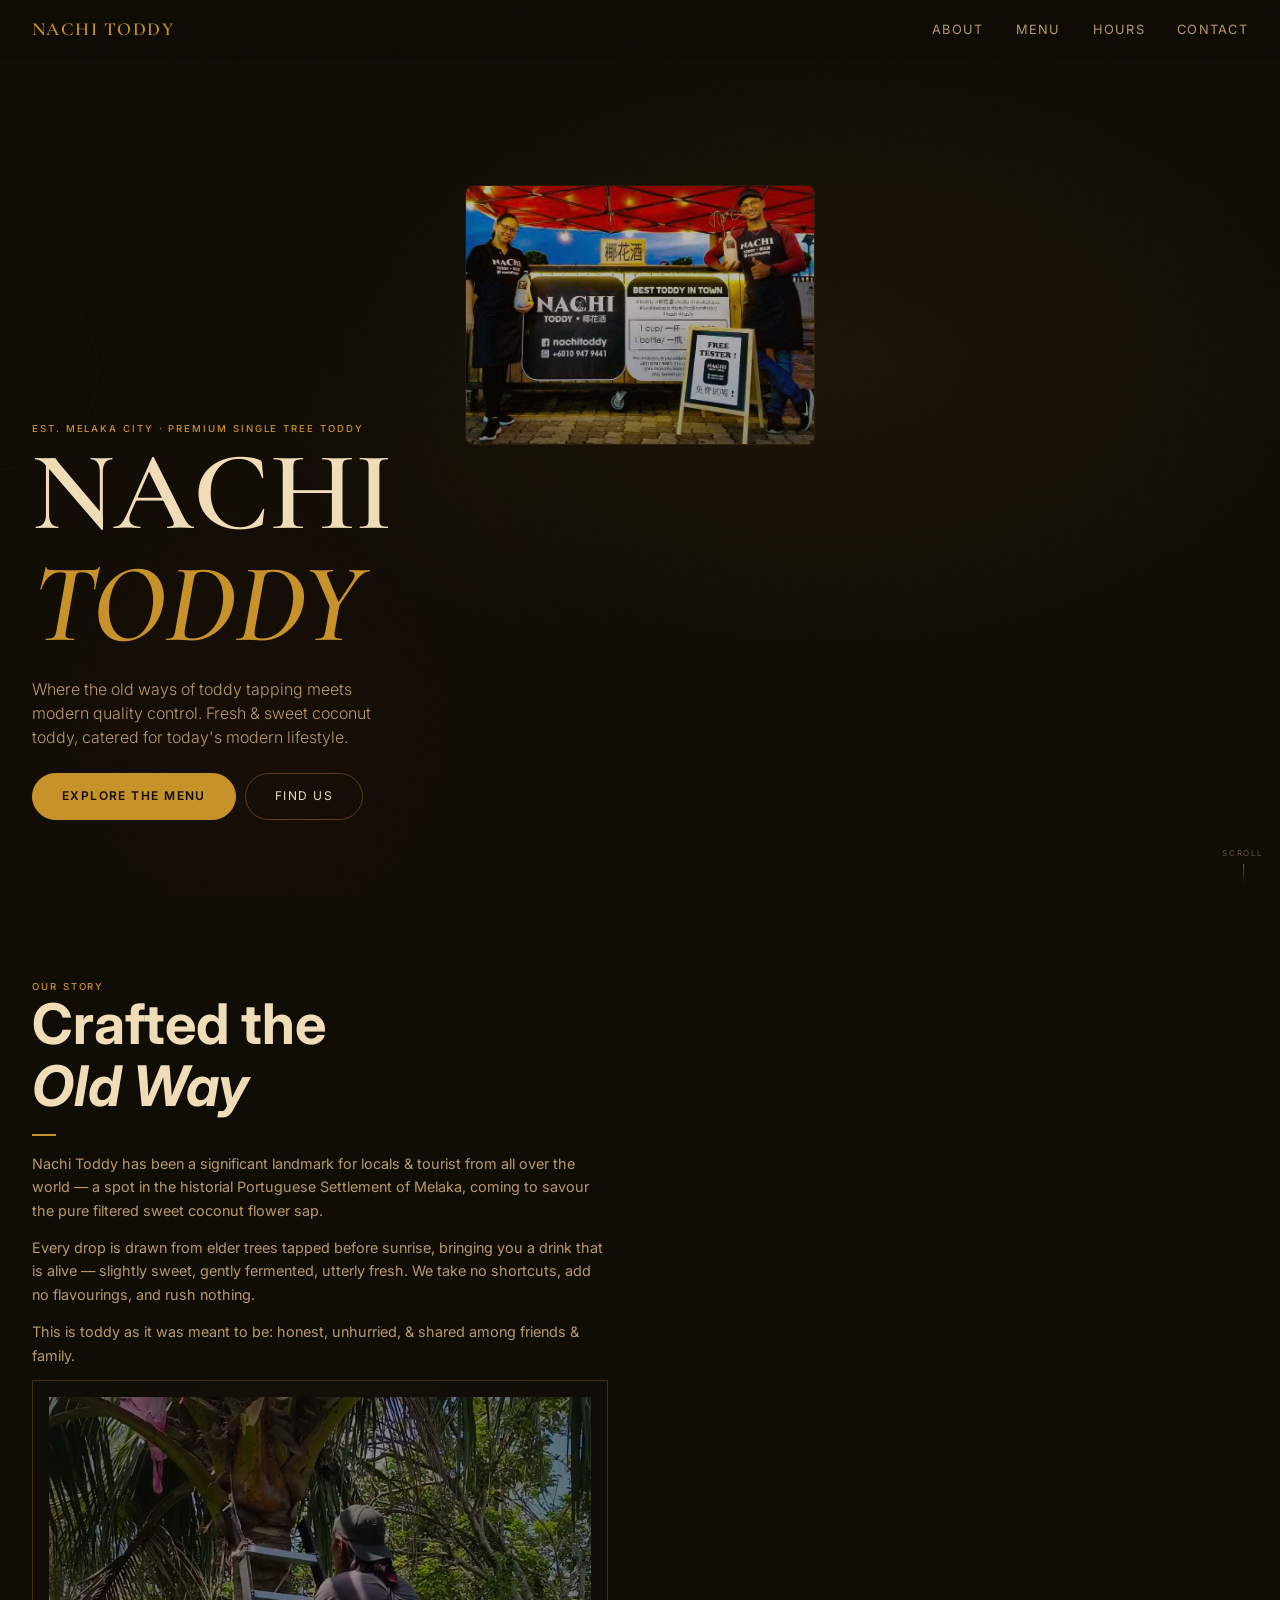
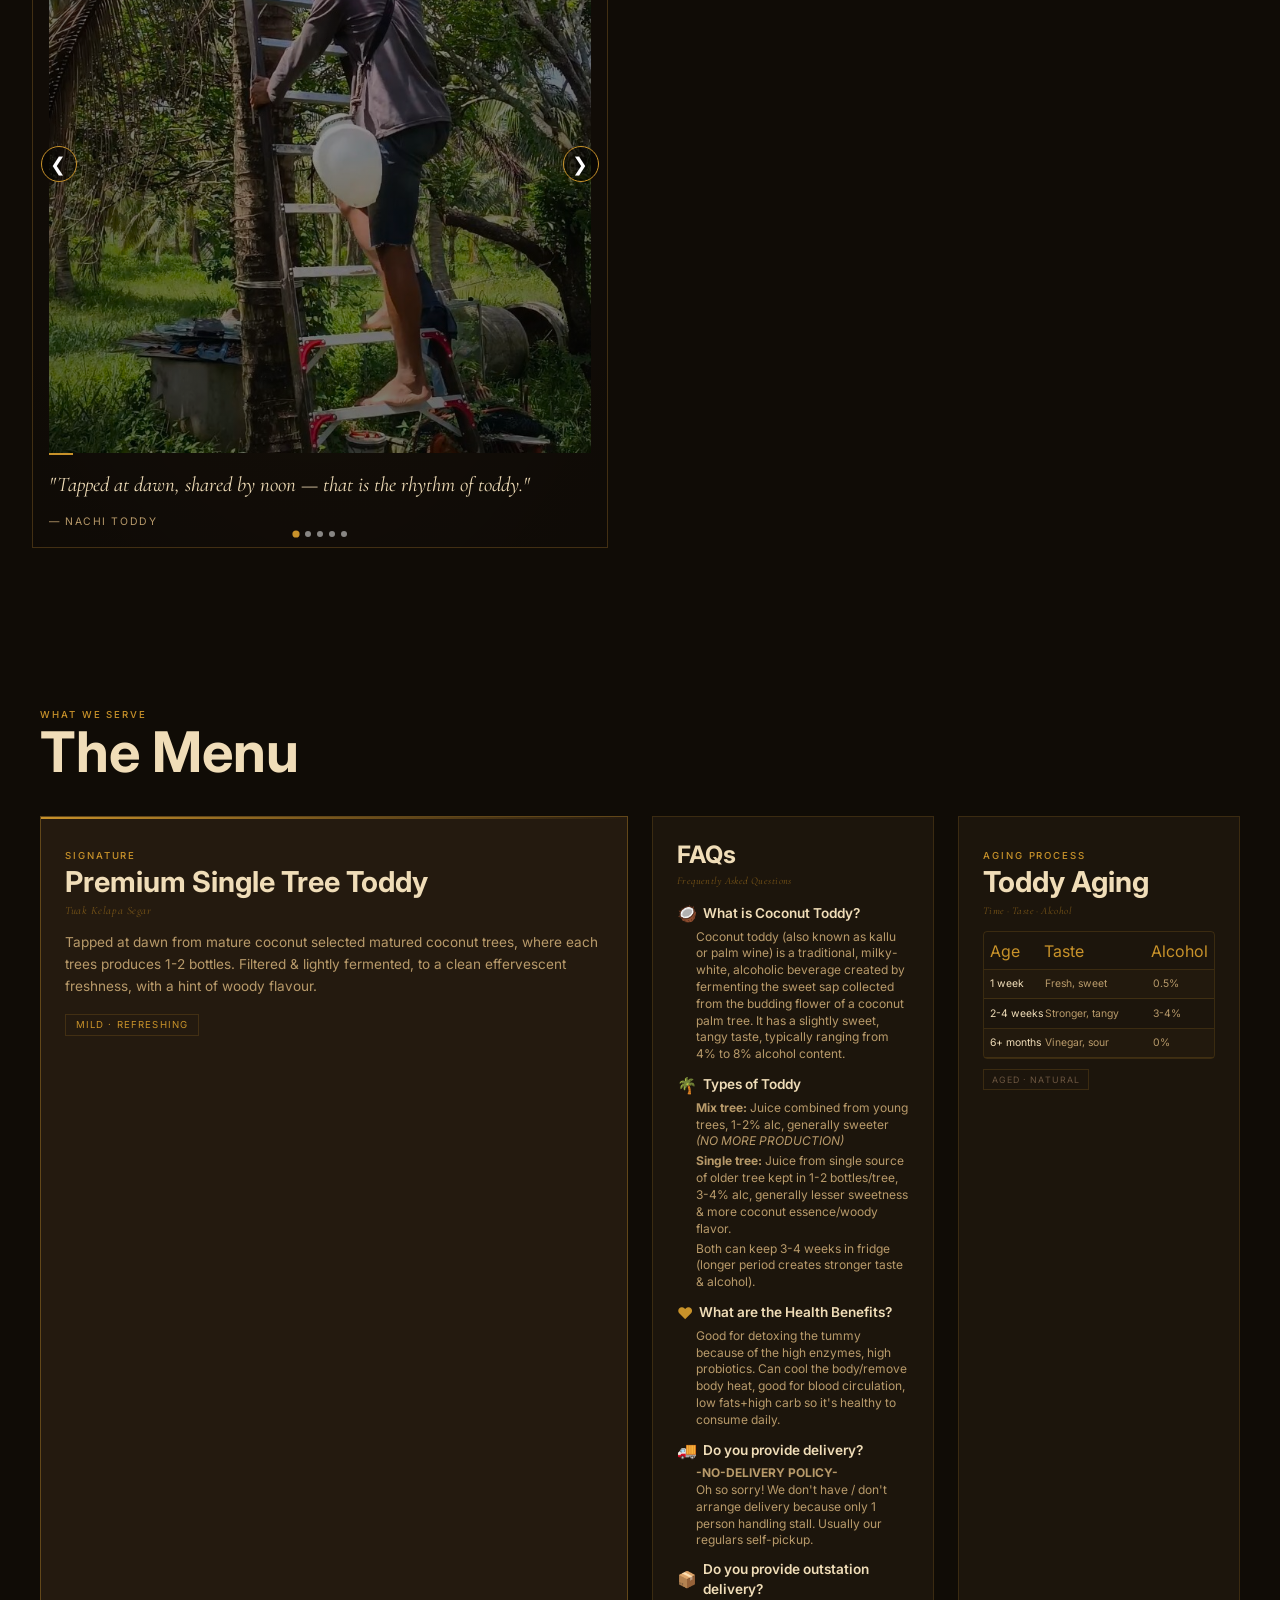
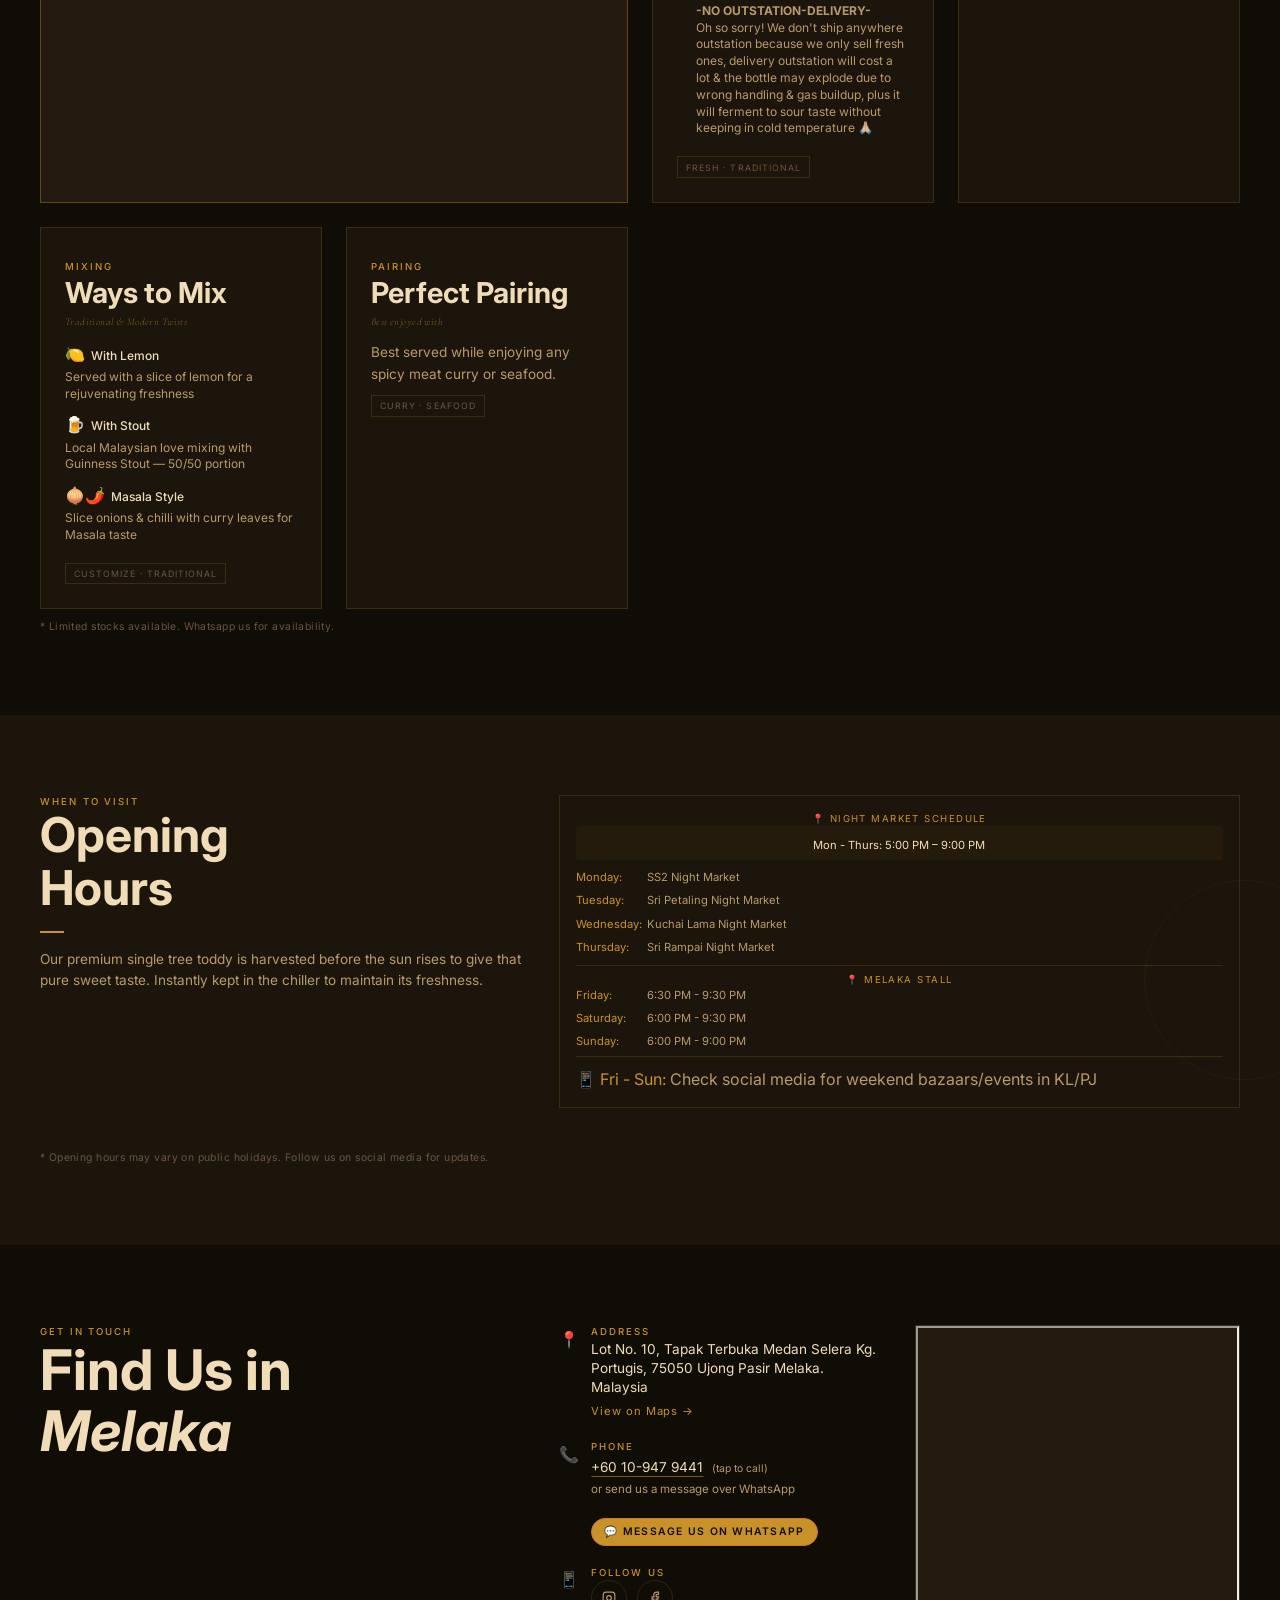
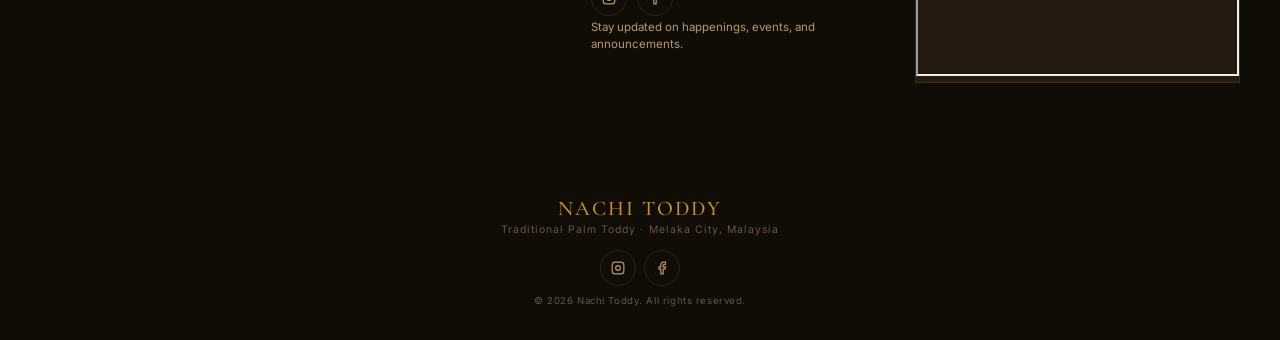
==== commit 4ab4efd1: "Update index.html" ====
--- a/index.html
+++ b/index.html
@@ -132,7 +132,7 @@
     <div class="card-feature">
         <div class="feature-row">
             <span class="feature-icon">🥥</span>
-            <span class="feature-label">What is Coconut Toddy?</span>
+            <span class="feature-label" style="font-size: 0.85rem; font-weight: 600;">What is Coconut Toddy?</span>
         </div>
         <div class="feature-text">
             <p class="feature-copy">Coconut toddy (also known as kallu or palm wine) is a traditional, milky-white, alcoholic beverage created by fermenting the sweet sap collected from the budding flower of a coconut palm tree. It has a slightly sweet, tangy taste, typically ranging from 4% to 8% alcohol content.</p>
@@ -143,7 +143,7 @@
     <div class="card-feature">
         <div class="feature-row">
             <span class="feature-icon">🌴</span>
-            <span class="feature-label">Types of Toddy</span>
+            <span class="feature-label" style="font-size: 0.85rem; font-weight: 600;">Types of Toddy</span>
         </div>
         <div class="feature-text">
             <p class="feature-copy"><strong>Mix tree:</strong> Juice combined from young trees, 1-2% alc, generally sweeter <em>(NO MORE PRODUCTION)</em></p>
@@ -156,7 +156,7 @@
     <div class="card-feature">
         <div class="feature-row">
             <span class="feature-icon">❤️</span>
-            <span class="feature-label">What are the Health Benefits?</span>
+            <span class="feature-label" style="font-size: 0.85rem; font-weight: 600;">What are the Health Benefits?</span>
         </div>
         <div class="feature-text">
             <p class="feature-copy">Good for detoxing the tummy because of the high enzymes, high probiotics. Can cool the body/remove body heat, good for blood circulation, low fats+high carb so it's healthy to consume daily.</p>
@@ -167,7 +167,7 @@
     <div class="card-feature">
         <div class="feature-row">
             <span class="feature-icon">🚚</span>
-            <span class="feature-label">Do you provide delivery?</span>
+            <span class="feature-label" style="font-size: 0.85rem; font-weight: 600;">Do you provide delivery?</span>
         </div>
         <div class="feature-text">
             <p class="feature-copy"><strong>-NO-DELIVERY POLICY-</strong><br>Oh so sorry! We don't have / don't arrange delivery because only 1 person handling stall. Usually our regulars self-pickup.</p>
@@ -178,7 +178,7 @@
     <div class="card-feature">
         <div class="feature-row">
             <span class="feature-icon">📦</span>
-            <span class="feature-label">Do you provide outstation delivery?</span>
+            <span class="feature-label" style="font-size: 0.85rem; font-weight: 600;">Do you provide outstation delivery?</span>
         </div>
         <div class="feature-text">
             <p class="feature-copy"><strong>-NO OUTSTATION-DELIVERY-</strong><br>Oh so sorry! We don't ship anywhere outstation because we only sell fresh ones, delivery outstation will cost a lot & the bottle may explode due to wrong handling & gas buildup, plus it will ferment to sour taste without keeping in cold temperature 🙏🏼</p>
@@ -410,4 +410,4 @@
 
 <script src="Untitled-1.js" defer></script>
 </body>
-</html>+</html>
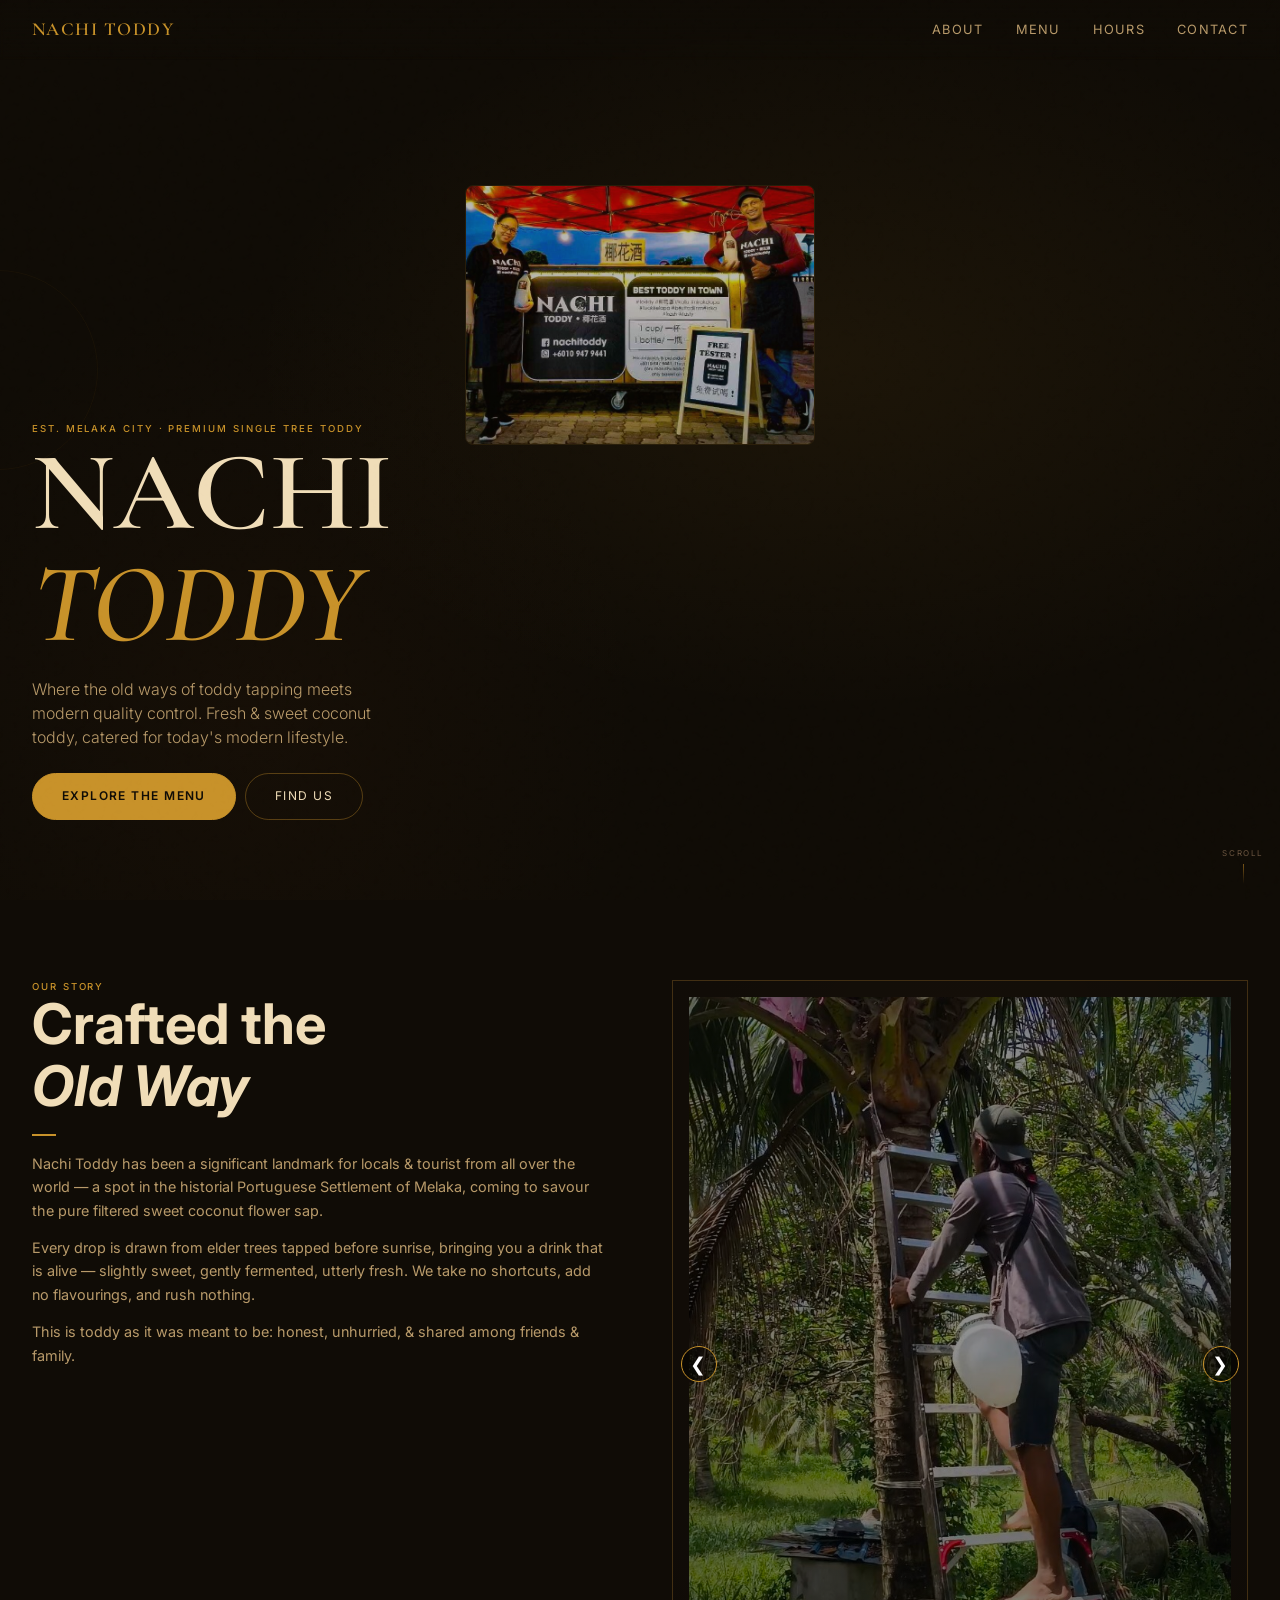
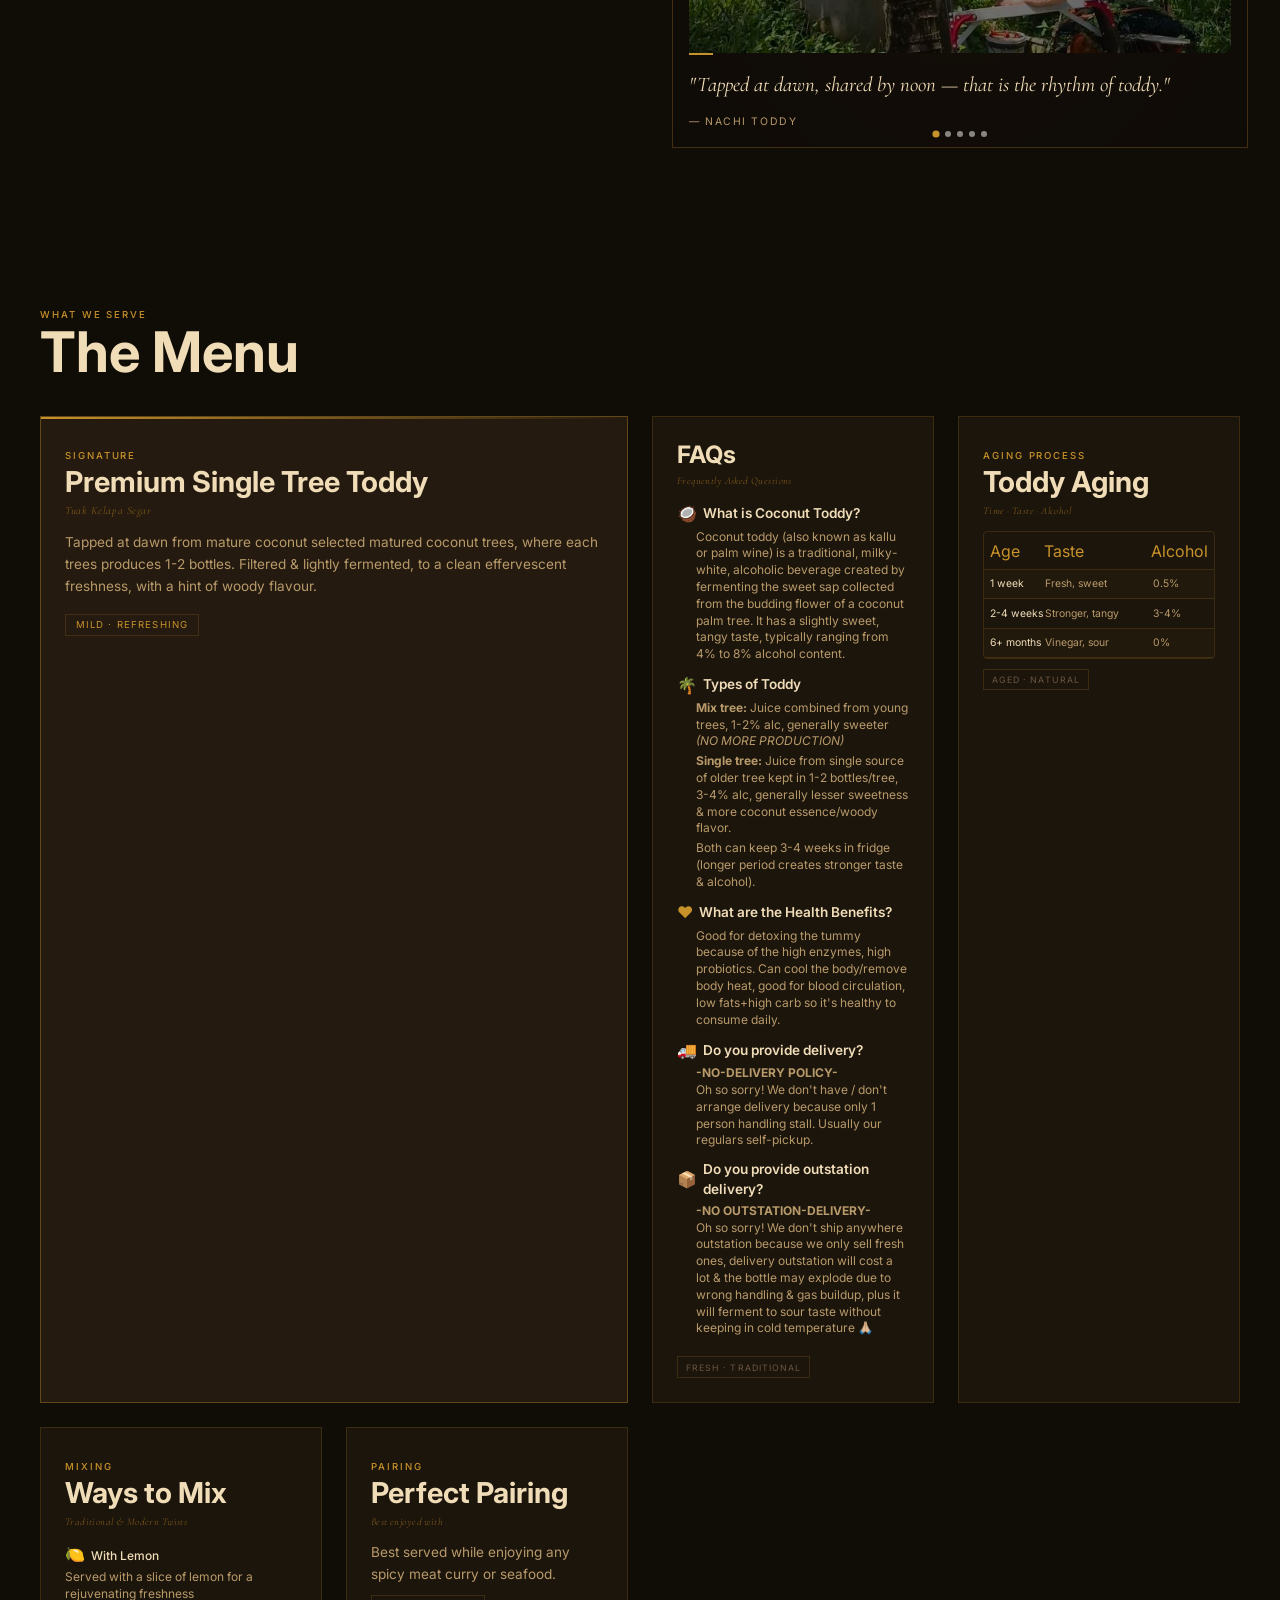
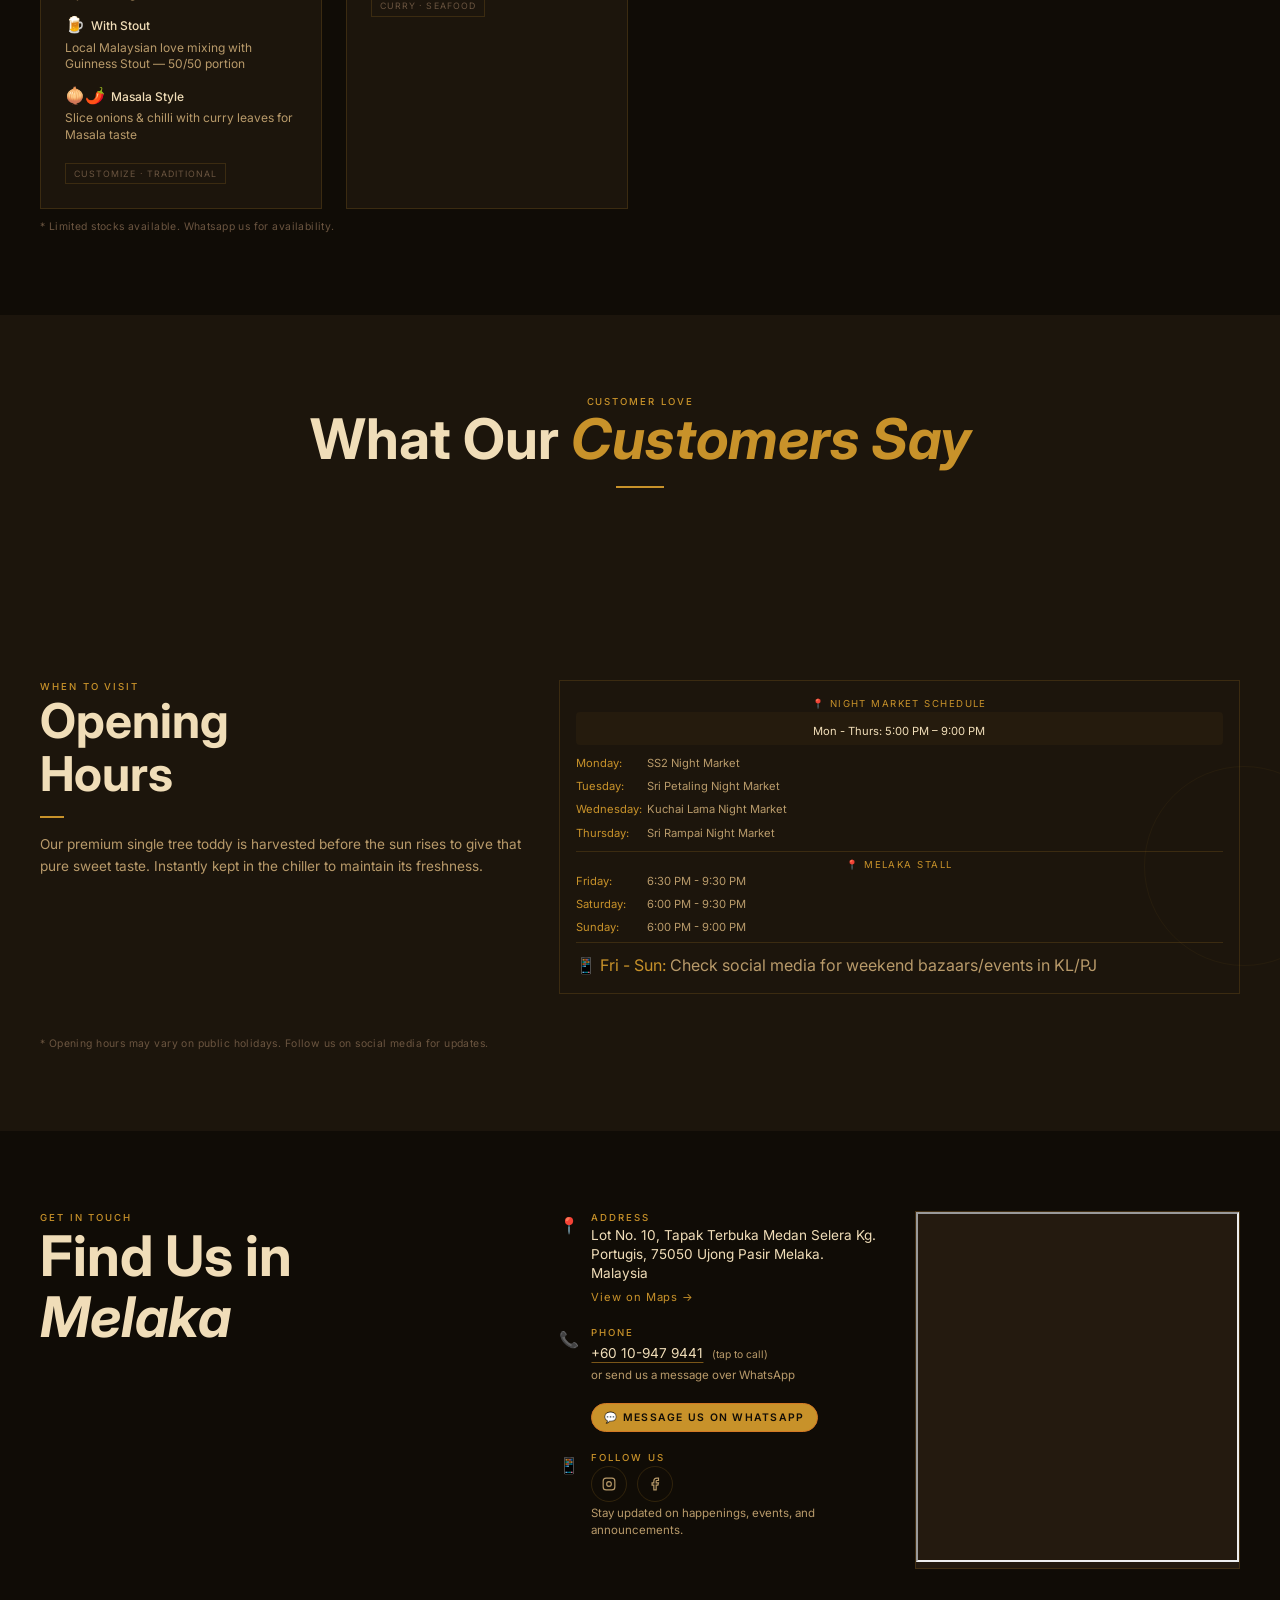
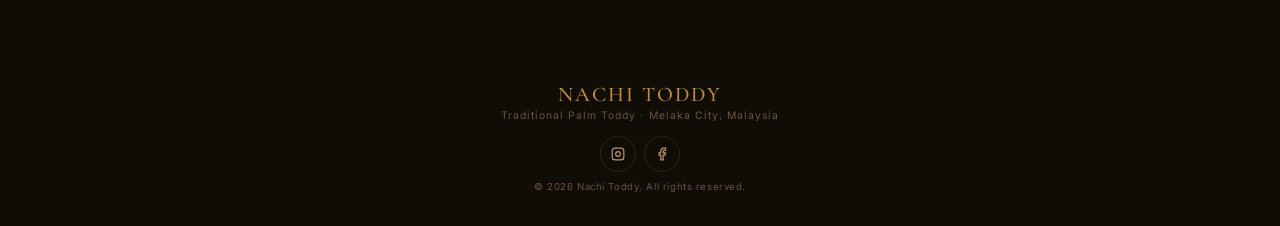
==== commit 67efd6a6: "Update index.html" ====
--- a/index.html
+++ b/index.html
@@ -61,43 +61,41 @@
          ABOUT SECTION with SLIDESHOW
     ============================================ -->
     <section id="about" class="section">
-        <div class="content-shell">
-            <div>
-                <p class="section-label section-label-small">Our Story</p>
-                <h2 class="section-title-lg">Crafted the<br><em class="emphasis">Old Way</em></h2>
-                <div class="divider-amber spaced-divider"></div>
-                <p class="section-text">Nachi Toddy has been a significant landmark for locals & tourist from all over the world — a spot in the historial Portuguese Settlement of Melaka, coming to savour the pure filtered sweet coconut flower sap.</p>
-                <p class="section-text">Every drop is drawn from elder trees tapped before sunrise, bringing you a drink that is alive — slightly sweet, gently fermented, utterly fresh. We take no shortcuts, add no flavourings, and rush nothing.</p>
-                <p class="section-text">This is toddy as it was meant to be: honest, unhurried, & shared among friends & family.</p>
-            </div>
-            
-            <div class="slide-card">
-                <div class="card-shell">
-                    <div class="slideshow-container" id="aboutSlideshow">
-                        <div class="slide slide-1 active"></div>
-                        <div class="slide slide-2"></div>
-                        <div class="slide slide-3"></div>
-                        <div class="slide slide-4"></div>
-                        <div class="slide slide-5"></div>
-                    </div>
-                    <div class="card-overlay"></div>
-                    <button type="button" class="slide-btn slide-controls left" onclick="changeSlide(-1)">❮</button>
-                    <button type="button" class="slide-btn slide-controls right" onclick="changeSlide(1)">❯</button>
-                    <div class="slide-indicators">
-                        <span class="dot" onclick="currentSlide(0)"></span>
-                        <span class="dot" onclick="currentSlide(1)"></span>
-                        <span class="dot" onclick="currentSlide(2)"></span>
-                        <span class="dot" onclick="currentSlide(3)"></span>
-                        <span class="dot" onclick="currentSlide(4)"></span>
-                    </div>
-                    <div class="quote-card">
-                        <div class="divider-amber spaced-divider"></div>
-                        <blockquote class="quote-text">"Tapped at dawn, shared by noon — that is the rhythm of toddy."</blockquote>
-                        <cite class="text-small-muted cite-note">— Nachi Toddy</cite>
-                    </div>
-                </div>
-                <div class="decorative-border"></div>
-            </div>
+        <div>
+            <p class="section-label section-label-small">Our Story</p>
+            <h2 class="section-title-lg">Crafted the<br><em class="emphasis">Old Way</em></h2>
+            <div class="divider-amber spaced-divider"></div>
+            <p class="section-text">Nachi Toddy has been a significant landmark for locals & tourist from all over the world — a spot in the historial Portuguese Settlement of Melaka, coming to savour the pure filtered sweet coconut flower sap.</p>
+            <p class="section-text">Every drop is drawn from elder trees tapped before sunrise, bringing you a drink that is alive — slightly sweet, gently fermented, utterly fresh. We take no shortcuts, add no flavourings, and rush nothing.</p>
+            <p class="section-text">This is toddy as it was meant to be: honest, unhurried, & shared among friends & family.</p>
+        </div>
+
+        <div class="slide-card">
+            <div class="card-shell">
+                <div class="slideshow-container" id="aboutSlideshow">
+                    <div class="slide slide-1 active"></div>
+                    <div class="slide slide-2"></div>
+                    <div class="slide slide-3"></div>
+                    <div class="slide slide-4"></div>
+                    <div class="slide slide-5"></div>
+                </div>
+                <div class="card-overlay"></div>
+                <button type="button" class="slide-btn slide-controls left" onclick="changeSlide(-1)">❮</button>
+                <button type="button" class="slide-btn slide-controls right" onclick="changeSlide(1)">❯</button>
+                <div class="slide-indicators">
+                    <span class="dot" onclick="currentSlide(0)"></span>
+                    <span class="dot" onclick="currentSlide(1)"></span>
+                    <span class="dot" onclick="currentSlide(2)"></span>
+                    <span class="dot" onclick="currentSlide(3)"></span>
+                    <span class="dot" onclick="currentSlide(4)"></span>
+                </div>
+                <div class="quote-card">
+                    <div class="divider-amber spaced-divider"></div>
+                    <blockquote class="quote-text">"Tapped at dawn, shared by noon — that is the rhythm of toddy."</blockquote>
+                    <cite class="text-small-muted cite-note">— Nachi Toddy</cite>
+                </div>
+            </div>
+            <div class="decorative-border"></div>
         </div>
     </section>
 
@@ -123,70 +121,65 @@
                     <div class="card-pill">Mild · Refreshing</div>
                 </div>
                 
-<!-- FAQs -->
-<div class="menu-card-small card-hover">
-    <h3 class="card-heading-small">FAQs</h3>
-    <p class="card-mini">Frequently Asked Questions</p>
-    
-    <!-- What is Coconut Toddy? -->
-    <div class="card-feature">
-        <div class="feature-row">
-            <span class="feature-icon">🥥</span>
-            <span class="feature-label" style="font-size: 0.85rem; font-weight: 600;">What is Coconut Toddy?</span>
-        </div>
-        <div class="feature-text">
-            <p class="feature-copy">Coconut toddy (also known as kallu or palm wine) is a traditional, milky-white, alcoholic beverage created by fermenting the sweet sap collected from the budding flower of a coconut palm tree. It has a slightly sweet, tangy taste, typically ranging from 4% to 8% alcohol content.</p>
-        </div>
-    </div>
-    
-    <!-- Types of Toddy -->
-    <div class="card-feature">
-        <div class="feature-row">
-            <span class="feature-icon">🌴</span>
-            <span class="feature-label" style="font-size: 0.85rem; font-weight: 600;">Types of Toddy</span>
-        </div>
-        <div class="feature-text">
-            <p class="feature-copy"><strong>Mix tree:</strong> Juice combined from young trees, 1-2% alc, generally sweeter <em>(NO MORE PRODUCTION)</em></p>
-            <p class="feature-copy"><strong>Single tree:</strong> Juice from single source of older tree kept in 1-2 bottles/tree, 3-4% alc, generally lesser sweetness & more coconut essence/woody flavor.</p>
-            <p class="feature-copy">Both can keep 3-4 weeks in fridge (longer period creates stronger taste & alcohol).</p>
-        </div>
-    </div>
-    
-    <!-- Health Benefits -->
-    <div class="card-feature">
-        <div class="feature-row">
-            <span class="feature-icon">❤️</span>
-            <span class="feature-label" style="font-size: 0.85rem; font-weight: 600;">What are the Health Benefits?</span>
-        </div>
-        <div class="feature-text">
-            <p class="feature-copy">Good for detoxing the tummy because of the high enzymes, high probiotics. Can cool the body/remove body heat, good for blood circulation, low fats+high carb so it's healthy to consume daily.</p>
-        </div>
-    </div>
-    
-    <!-- Delivery Policy -->
-    <div class="card-feature">
-        <div class="feature-row">
-            <span class="feature-icon">🚚</span>
-            <span class="feature-label" style="font-size: 0.85rem; font-weight: 600;">Do you provide delivery?</span>
-        </div>
-        <div class="feature-text">
-            <p class="feature-copy"><strong>-NO-DELIVERY POLICY-</strong><br>Oh so sorry! We don't have / don't arrange delivery because only 1 person handling stall. Usually our regulars self-pickup.</p>
-        </div>
-    </div>
-    
-    <!-- Outstation Delivery -->
-    <div class="card-feature">
-        <div class="feature-row">
-            <span class="feature-icon">📦</span>
-            <span class="feature-label" style="font-size: 0.85rem; font-weight: 600;">Do you provide outstation delivery?</span>
-        </div>
-        <div class="feature-text">
-            <p class="feature-copy"><strong>-NO OUTSTATION-DELIVERY-</strong><br>Oh so sorry! We don't ship anywhere outstation because we only sell fresh ones, delivery outstation will cost a lot & the bottle may explode due to wrong handling & gas buildup, plus it will ferment to sour taste without keeping in cold temperature 🙏🏼</p>
-        </div>
-    </div>
-    
-    <div class="card-block">Fresh · Traditional</div>
-</div>
+                <!-- FAQs -->
+                <div class="menu-card-small card-hover">
+                    <h3 class="card-heading-small">FAQs</h3>
+                    <p class="card-mini">Frequently Asked Questions</p>
+                    
+                    <div class="card-feature">
+                        <div class="feature-row">
+                            <span class="feature-icon">🥥</span>
+                            <span class="feature-label" style="font-size: 0.85rem; font-weight: 600;">What is Coconut Toddy?</span>
+                        </div>
+                        <div class="feature-text">
+                            <p class="feature-copy">Coconut toddy (also known as kallu or palm wine) is a traditional, milky-white, alcoholic beverage created by fermenting the sweet sap collected from the budding flower of a coconut palm tree. It has a slightly sweet, tangy taste, typically ranging from 4% to 8% alcohol content.</p>
+                        </div>
+                    </div>
+                    
+                    <div class="card-feature">
+                        <div class="feature-row">
+                            <span class="feature-icon">🌴</span>
+                            <span class="feature-label" style="font-size: 0.85rem; font-weight: 600;">Types of Toddy</span>
+                        </div>
+                        <div class="feature-text">
+                            <p class="feature-copy"><strong>Mix tree:</strong> Juice combined from young trees, 1-2% alc, generally sweeter <em>(NO MORE PRODUCTION)</em></p>
+                            <p class="feature-copy"><strong>Single tree:</strong> Juice from single source of older tree kept in 1-2 bottles/tree, 3-4% alc, generally lesser sweetness & more coconut essence/woody flavor.</p>
+                            <p class="feature-copy">Both can keep 3-4 weeks in fridge (longer period creates stronger taste & alcohol).</p>
+                        </div>
+                    </div>
+                    
+                    <div class="card-feature">
+                        <div class="feature-row">
+                            <span class="feature-icon">❤️</span>
+                            <span class="feature-label" style="font-size: 0.85rem; font-weight: 600;">What are the Health Benefits?</span>
+                        </div>
+                        <div class="feature-text">
+                            <p class="feature-copy">Good for detoxing the tummy because of the high enzymes, high probiotics. Can cool the body/remove body heat, good for blood circulation, low fats+high carb so it's healthy to consume daily.</p>
+                        </div>
+                    </div>
+                    
+                    <div class="card-feature">
+                        <div class="feature-row">
+                            <span class="feature-icon">🚚</span>
+                            <span class="feature-label" style="font-size: 0.85rem; font-weight: 600;">Do you provide delivery?</span>
+                        </div>
+                        <div class="feature-text">
+                            <p class="feature-copy"><strong>-NO-DELIVERY POLICY-</strong><br>Oh so sorry! We don't have / don't arrange delivery because only 1 person handling stall. Usually our regulars self-pickup.</p>
+                        </div>
+                    </div>
+                    
+                    <div class="card-feature">
+                        <div class="feature-row">
+                            <span class="feature-icon">📦</span>
+                            <span class="feature-label" style="font-size: 0.85rem; font-weight: 600;">Do you provide outstation delivery?</span>
+                        </div>
+                        <div class="feature-text">
+                            <p class="feature-copy"><strong>-NO OUTSTATION-DELIVERY-</strong><br>Oh so sorry! We don't ship anywhere outstation because we only sell fresh ones, delivery outstation will cost a lot & the bottle may explode due to wrong handling & gas buildup, plus it will ferment to sour taste without keeping in cold temperature 🙏🏼</p>
+                        </div>
+                    </div>
+                    
+                    <div class="card-block">Fresh · Traditional</div>
+                </div>
                 
                 <!-- Aging -->
                 <div class="menu-card-third card-hover">
@@ -257,6 +250,24 @@
                 </div>
             </div>
             <p class="small-note">* Limited stocks available. Whatsapp us for availability.</p>
+        </div>
+    </section>
+
+    <div class="amber-rule"></div>
+
+    <!-- ============================================
+         GOOGLE REVIEWS SECTION (Jotform Widget)
+    ============================================ -->
+    <section class="section" style="background: var(--bg-surface);">
+        <div class="content-shell">
+            <div class="section-header" style="text-align: center;">
+                <p class="section-label section-label-small">Customer Love</p>
+                <h2 class="section-title-lg">What Our <em style="color:var(--amber);">Customers Say</em></h2>
+                <div class="divider-amber" style="margin: 1rem auto;"></div>
+            </div>
+            <!-- Jotform Google Reviews Widget Embed -->
+            <div id="JFWebsiteWidget-019e6248de447d0e9d632eba04bcda6ae2e8"></div>
+            <script src='https://www.jotform.com/website-widgets/embed/019e6248de447d0e9d632eba04bcda6ae2e8'></script>
         </div>
     </section>
 
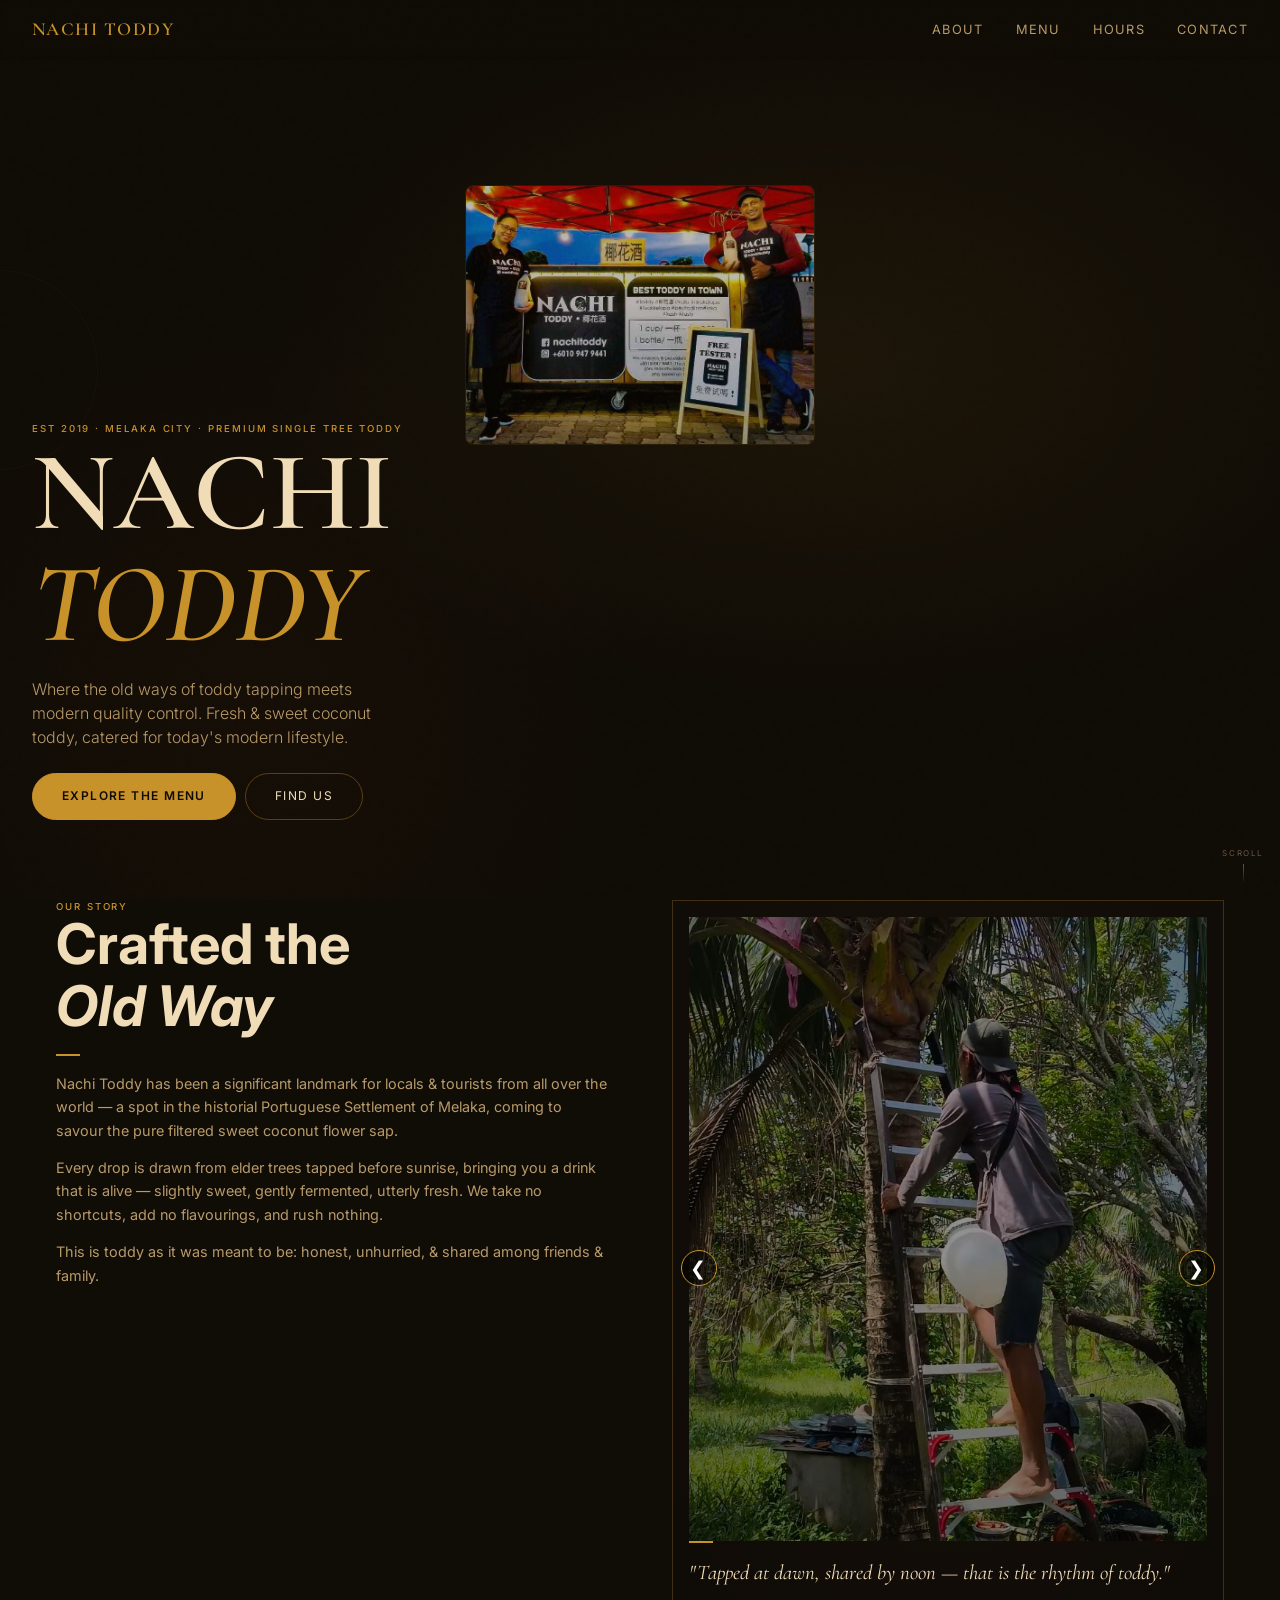
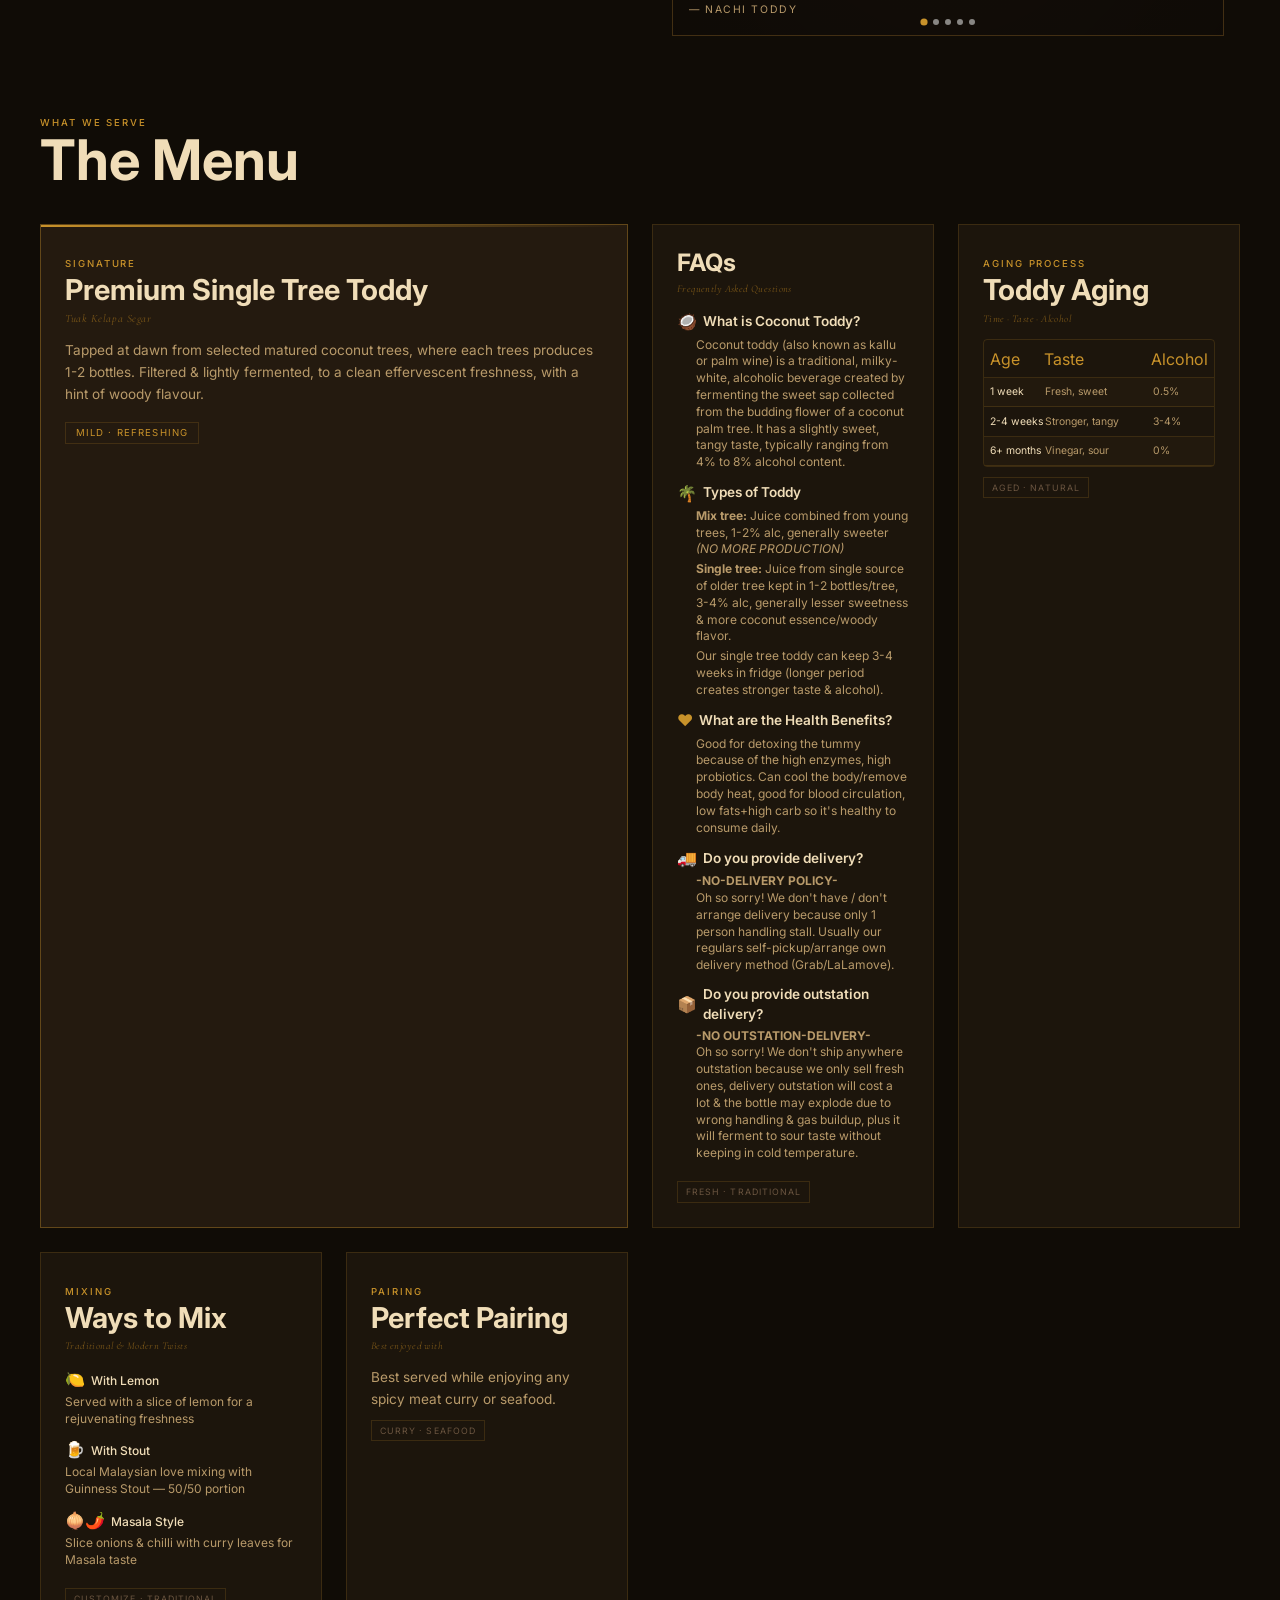
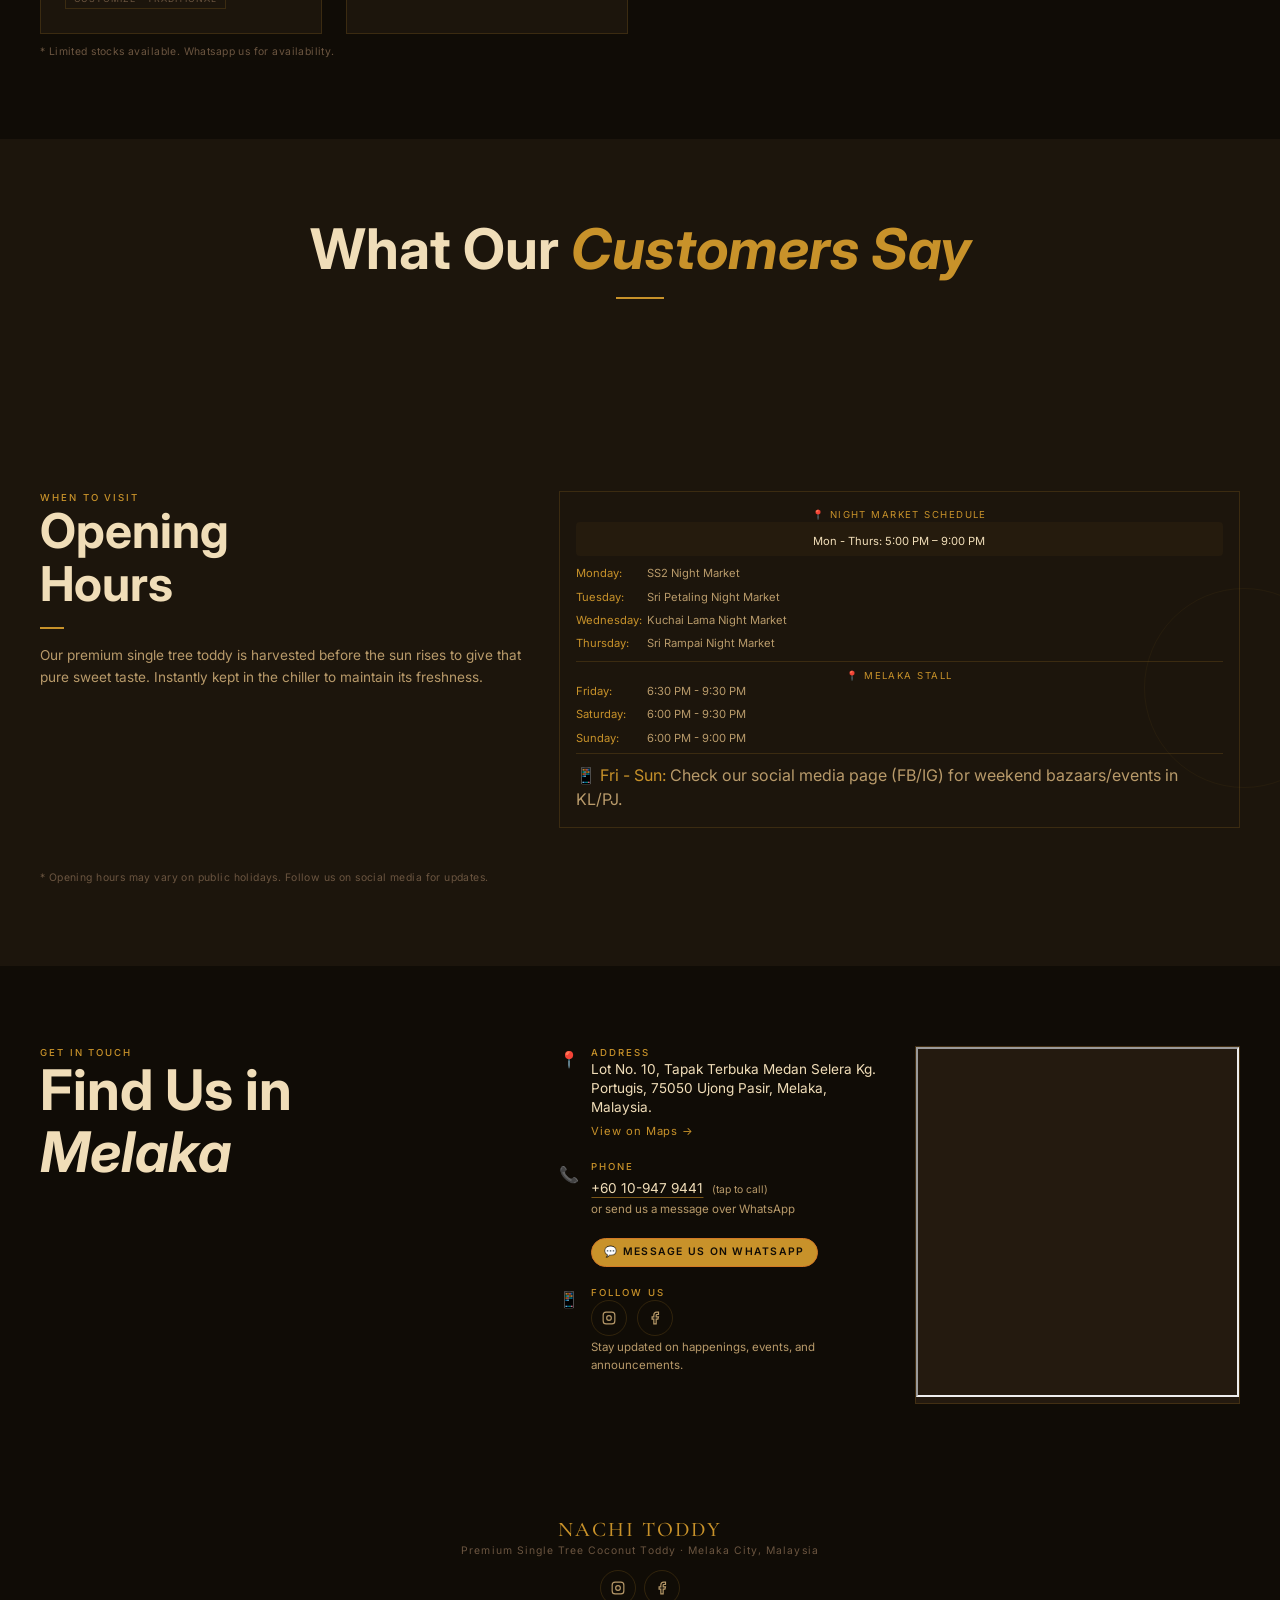
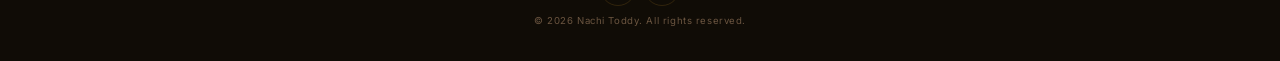
==== commit a9195610: "Update index.html" ====
--- a/index.html
+++ b/index.html
@@ -41,7 +41,7 @@
             <img src="images/banner-1.jpg" alt="Nachi Toddy Banner">
         </div>
         <div class="hero-copy">
-            <p class="section-label fade-up fade-up-1">Est. Melaka City · Premium Single Tree Toddy</p>
+            <p class="section-label fade-up fade-up-1">Est 2019 · Melaka City · Premium Single Tree Toddy</p>
             <h1 class="hero-title fade-up fade-up-2">NACHI<br><span>TODDY</span></h1>
             <p class="hero-subtitle fade-up fade-up-3">Where the old ways of toddy tapping meets modern quality control. Fresh & sweet coconut toddy, catered for today's modern lifestyle.</p>
             <div class="hero-actions fade-up fade-up-4">
@@ -65,7 +65,7 @@
             <p class="section-label section-label-small">Our Story</p>
             <h2 class="section-title-lg">Crafted the<br><em class="emphasis">Old Way</em></h2>
             <div class="divider-amber spaced-divider"></div>
-            <p class="section-text">Nachi Toddy has been a significant landmark for locals & tourist from all over the world — a spot in the historial Portuguese Settlement of Melaka, coming to savour the pure filtered sweet coconut flower sap.</p>
+            <p class="section-text">Nachi Toddy has been a significant landmark for locals & tourists from all over the world — a spot in the historial Portuguese Settlement of Melaka, coming to savour the pure filtered sweet coconut flower sap.</p>
             <p class="section-text">Every drop is drawn from elder trees tapped before sunrise, bringing you a drink that is alive — slightly sweet, gently fermented, utterly fresh. We take no shortcuts, add no flavourings, and rush nothing.</p>
             <p class="section-text">This is toddy as it was meant to be: honest, unhurried, & shared among friends & family.</p>
         </div>
@@ -117,7 +117,7 @@
                     <span class="section-label section-label-small">Signature</span>
                     <h3 class="card-title">Premium Single Tree Toddy</h3>
                     <p class="card-subtitle">Tuak Kelapa Segar</p>
-                    <p class="card-copy">Tapped at dawn from mature coconut selected matured coconut trees, where each trees produces 1-2 bottles. Filtered & lightly fermented, to a clean effervescent freshness, with a hint of woody flavour.</p>
+                    <p class="card-copy">Tapped at dawn from selected matured coconut trees, where each trees produces 1-2 bottles. Filtered & lightly fermented, to a clean effervescent freshness, with a hint of woody flavour.</p>
                     <div class="card-pill">Mild · Refreshing</div>
                 </div>
                 
@@ -144,7 +144,7 @@
                         <div class="feature-text">
                             <p class="feature-copy"><strong>Mix tree:</strong> Juice combined from young trees, 1-2% alc, generally sweeter <em>(NO MORE PRODUCTION)</em></p>
                             <p class="feature-copy"><strong>Single tree:</strong> Juice from single source of older tree kept in 1-2 bottles/tree, 3-4% alc, generally lesser sweetness & more coconut essence/woody flavor.</p>
-                            <p class="feature-copy">Both can keep 3-4 weeks in fridge (longer period creates stronger taste & alcohol).</p>
+                            <p class="feature-copy">Our single tree toddy can keep 3-4 weeks in fridge (longer period creates stronger taste & alcohol).</p>
                         </div>
                     </div>
                     
@@ -164,7 +164,7 @@
                             <span class="feature-label" style="font-size: 0.85rem; font-weight: 600;">Do you provide delivery?</span>
                         </div>
                         <div class="feature-text">
-                            <p class="feature-copy"><strong>-NO-DELIVERY POLICY-</strong><br>Oh so sorry! We don't have / don't arrange delivery because only 1 person handling stall. Usually our regulars self-pickup.</p>
+                            <p class="feature-copy"><strong>-NO-DELIVERY POLICY-</strong><br>Oh so sorry! We don't have / don't arrange delivery because only 1 person handling stall. Usually our regulars self-pickup/arrange own delivery method (Grab/LaLamove).</p>
                         </div>
                     </div>
                     
@@ -174,7 +174,7 @@
                             <span class="feature-label" style="font-size: 0.85rem; font-weight: 600;">Do you provide outstation delivery?</span>
                         </div>
                         <div class="feature-text">
-                            <p class="feature-copy"><strong>-NO OUTSTATION-DELIVERY-</strong><br>Oh so sorry! We don't ship anywhere outstation because we only sell fresh ones, delivery outstation will cost a lot & the bottle may explode due to wrong handling & gas buildup, plus it will ferment to sour taste without keeping in cold temperature 🙏🏼</p>
+                            <p class="feature-copy"><strong>-NO OUTSTATION-DELIVERY-</strong><br>Oh so sorry! We don't ship anywhere outstation because we only sell fresh ones, delivery outstation will cost a lot & the bottle may explode due to wrong handling & gas buildup, plus it will ferment to sour taste without keeping in cold temperature.</p>
                         </div>
                     </div>
                     
@@ -261,7 +261,6 @@
     <section class="section" style="background: var(--bg-surface);">
         <div class="content-shell">
             <div class="section-header" style="text-align: center;">
-                <p class="section-label section-label-small">Customer Love</p>
                 <h2 class="section-title-lg">What Our <em style="color:var(--amber);">Customers Say</em></h2>
                 <div class="divider-amber" style="margin: 1rem auto;"></div>
             </div>
@@ -306,7 +305,7 @@
                         </div>
                     </div>
                     <div class="text-small-muted">
-                        <p><span class="highlight-label">📱 Fri - Sun:</span> <span class="text-small-muted">Check social media for weekend bazaars/events in KL/PJ</span></p>
+                        <p><span class="highlight-label">📱 Fri - Sun:</span> <span class="text-small-muted">Check our social media page (FB/IG) for weekend bazaars/events in KL/PJ.</span></p>
                     </div>
                 </div>
             </div>
@@ -333,7 +332,7 @@
                             <div class="info-icon">📍</div>
                             <div>
                                 <p class="section-label section-label-small">Address</p>
-                                <p class="info-copy">Lot No. 10, Tapak Terbuka Medan Selera Kg. Portugis, 75050 Ujong Pasir Melaka.<br>Malaysia</p>
+                                <p class="info-copy">Lot No. 10, Tapak Terbuka Medan Selera Kg. Portugis, 75050 Ujong Pasir, Melaka, Malaysia.</p>
                                 <a href="https://maps.google.com/?q=Nachi+Toddy+Malacca" target="_blank" rel="noopener noreferrer" class="info-link">View on Maps →</a>
                             </div>
                         </div>
@@ -399,7 +398,7 @@
     ============================================ -->
     <footer>
         <span class="footer-brand">NACHI TODDY</span>
-        <p class="footer-copy">Traditional Palm Toddy · Melaka City, Malaysia</p>
+        <p class="footer-copy">Premium Single Tree Coconut Toddy · Melaka City, Malaysia</p>
         <div class="footer-socials">
             <a href="https://www.instagram.com/nachitoddy/" target="_blank" rel="noopener noreferrer" class="social-icon" aria-label="Follow on Instagram">
                 <svg width="14" height="14" viewBox="0 0 24 24" fill="none" stroke="currentColor" stroke-width="2">
--- a/Untitled-1.css
+++ b/Untitled-1.css
@@ -668,10 +668,17 @@
 #about {
     display: grid;
     grid-template-columns: 1fr;
-    gap: 2rem;
+    gap: 3rem;
+    max-width: 1200px;
+    margin: 0 auto;          /* centers the whole section */
+    padding: 0 1rem;
 }
 @media (min-width: 768px) { #about { grid-template-columns: 1fr 1fr; gap: 3rem; } }
 @media (min-width: 1024px) { #about { gap: 4rem; } }
+
+#about div:first-child {
+    text-align: left;   /* keep left-aligned for readability */
+}
 
 #hours > .content-shell, #contact > .content-shell {
     display: grid;
@@ -820,4 +827,4 @@
         height: 40px;
         font-size: 1.2rem;
     }
-}+}
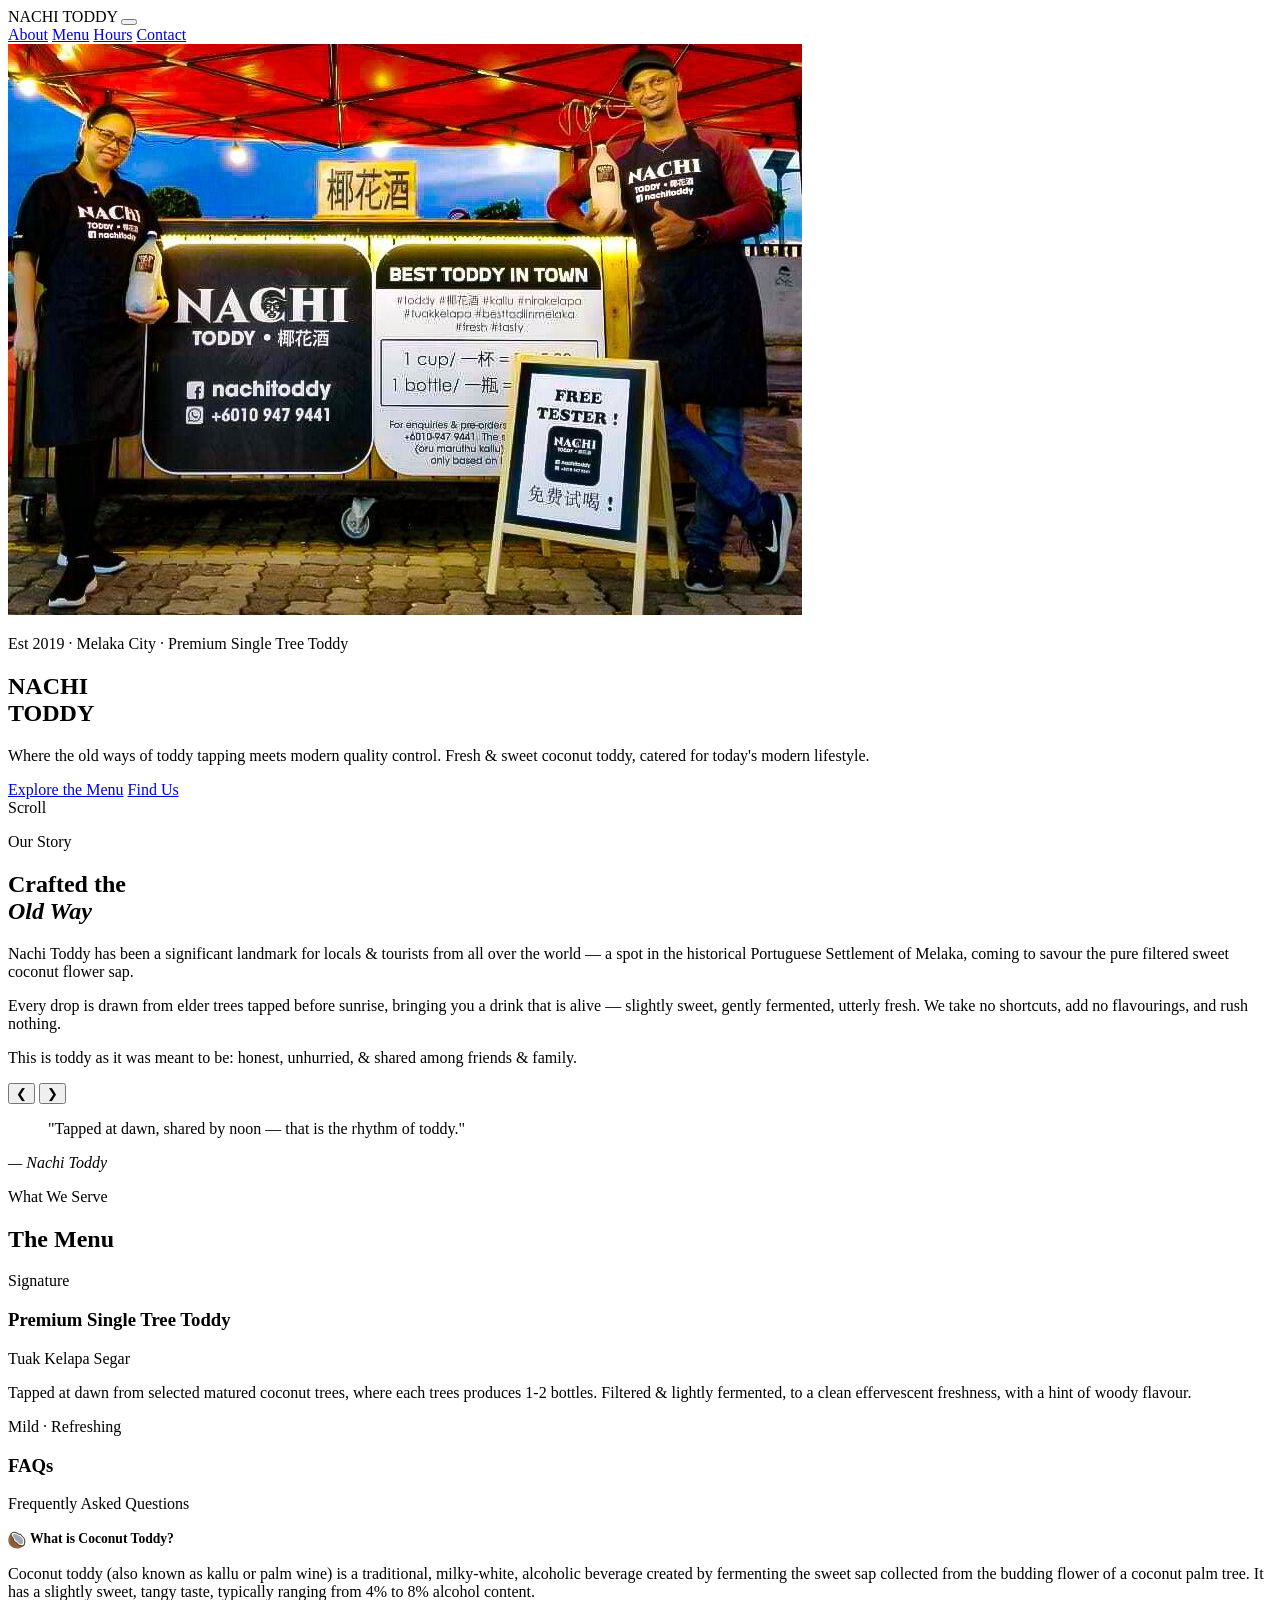
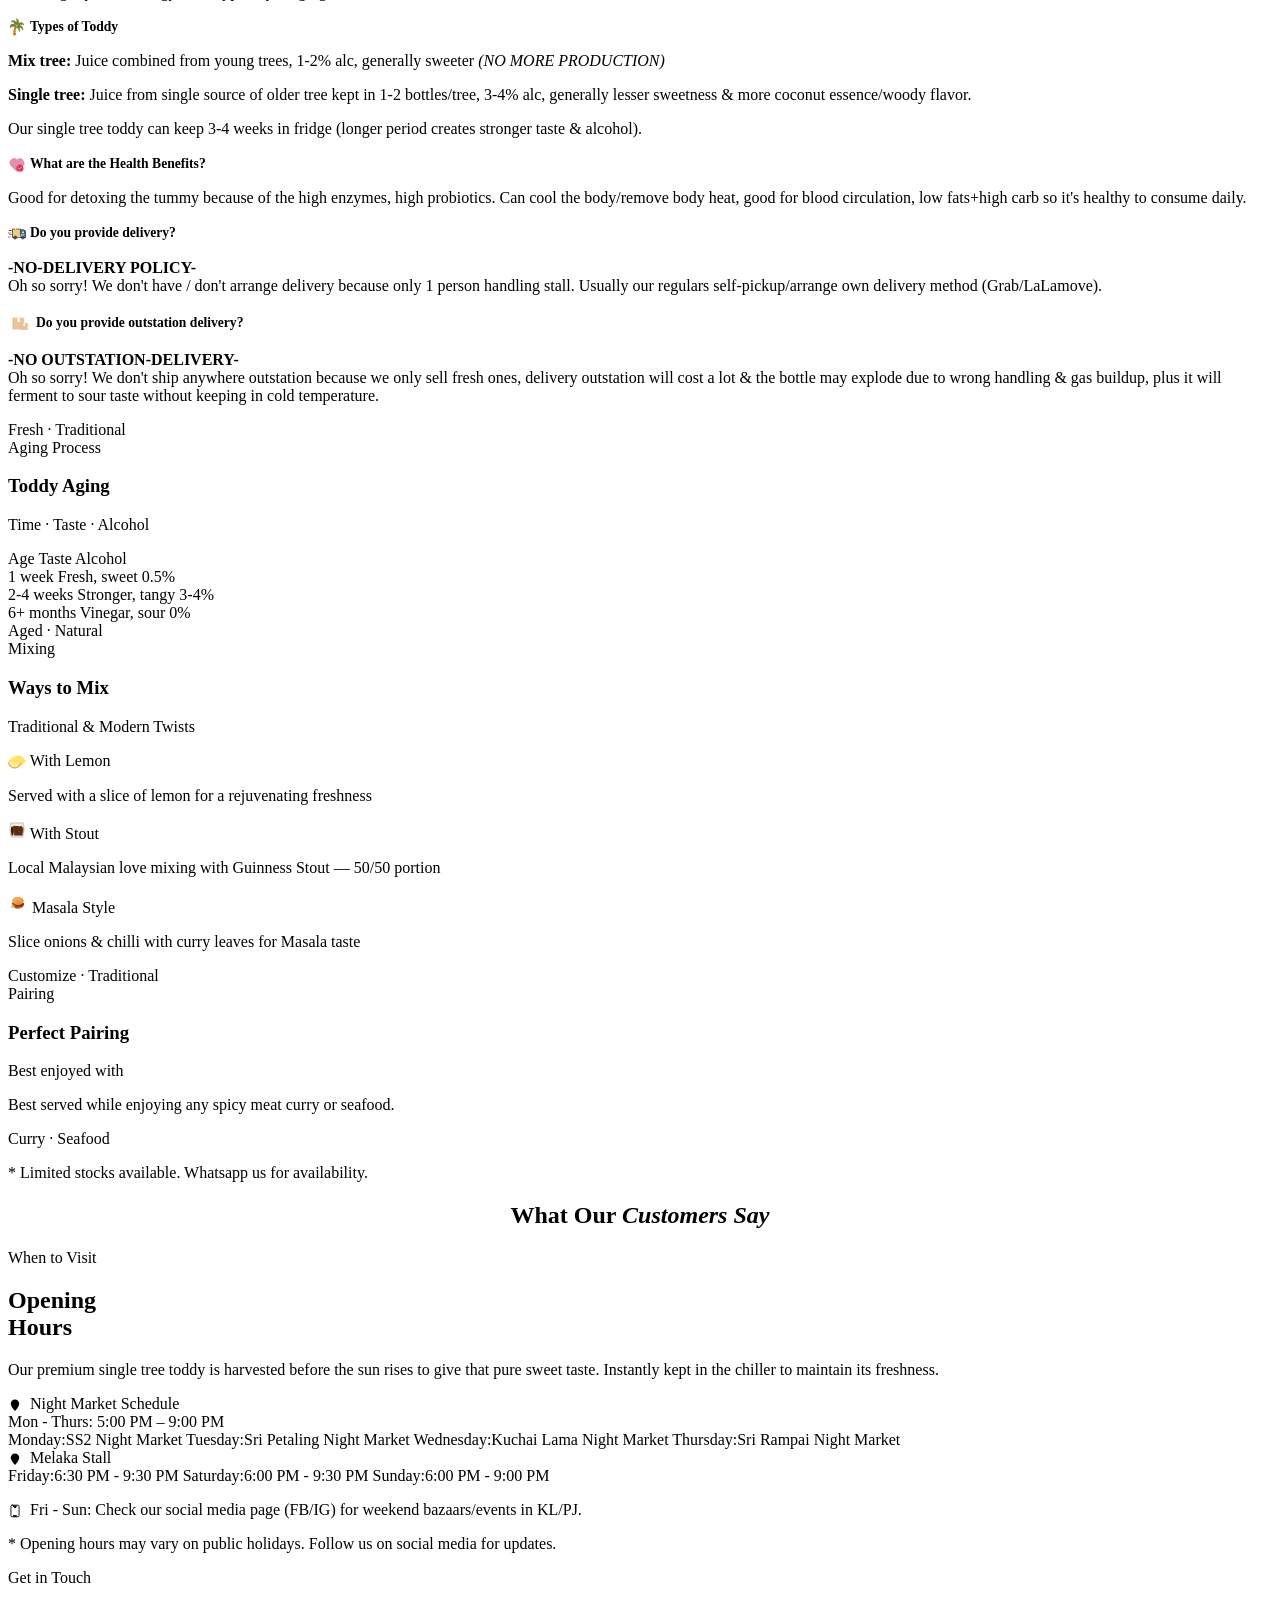
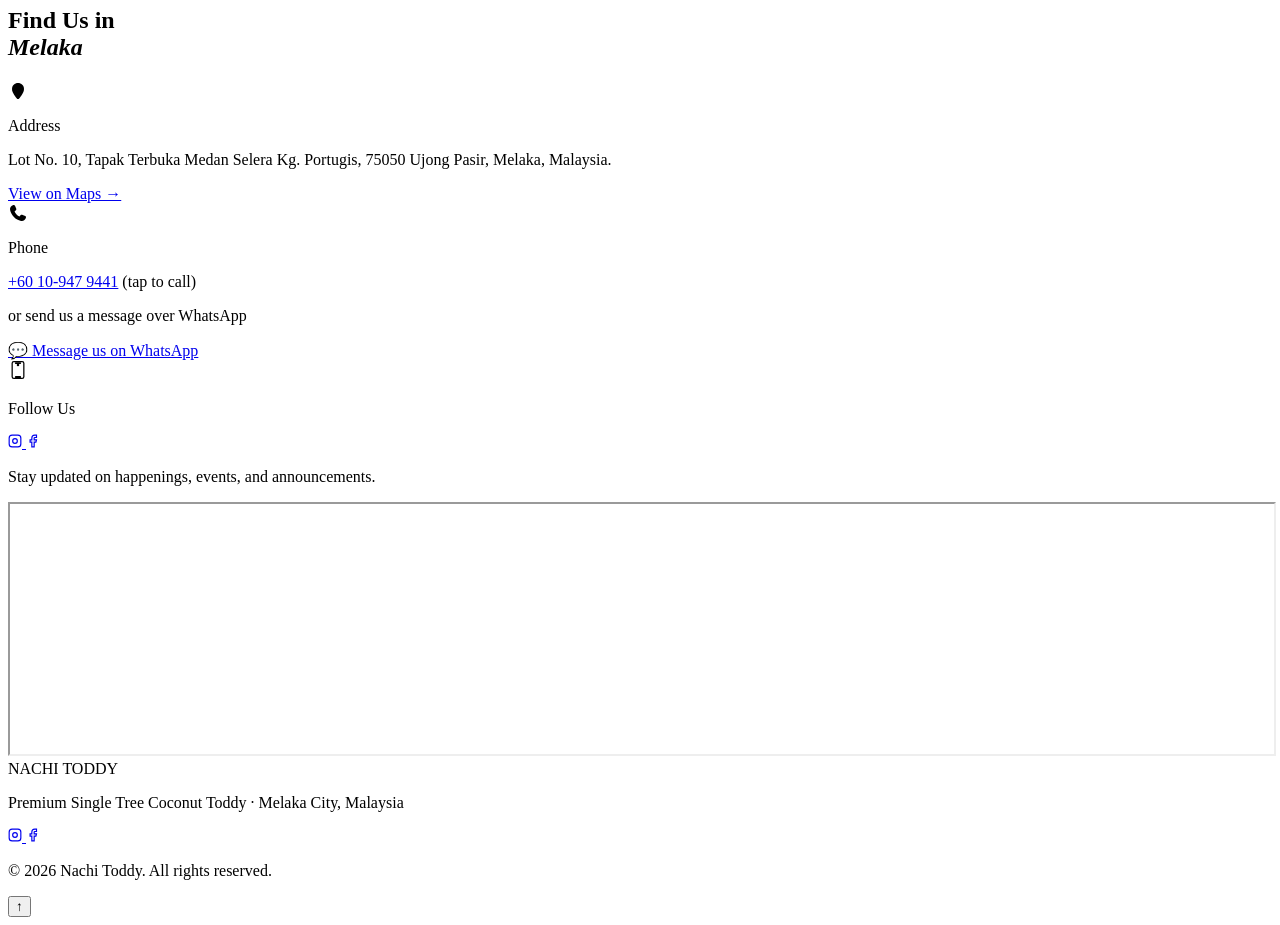
==== commit e57b92a6: "Update index.html" ====
--- a/index.html
+++ b/index.html
@@ -11,7 +11,7 @@
     <link rel="preconnect" href="https://fonts.gstatic.com" crossorigin>
     <link href="https://fonts.googleapis.com/css2?family=Cormorant+Garamond:wght@400;500;600;700&family=Inter:wght@300;400;500;600;700&display=swap" rel="stylesheet">
     
-    <link rel="stylesheet" href="Untitled-1.css">
+    <link rel="stylesheet" href="style.css">
 </head>
 <body>
 
@@ -23,14 +23,19 @@
          NAVIGATION BAR
     ============================================ -->
     <nav>
-        <span class="nav-brand">NACHI TODDY</span>
-        <div>
-            <a href="#about" class="nav-link">About</a>
-            <a href="#menu" class="nav-link">Menu</a>
-            <a href="#hours" class="nav-link">Hours</a>
-            <a href="#contact" class="nav-link">Contact</a>
-        </div>
-    </nav>
+    <span class="nav-brand">NACHI TODDY</span>
+    <button class="nav-hamburger" aria-label="Toggle menu" aria-expanded="false">
+        <span></span>
+        <span></span>
+        <span></span>
+    </button>
+    <div class="nav-links">
+        <a href="#about" class="nav-link">About</a>
+        <a href="#menu" class="nav-link">Menu</a>
+        <a href="#hours" class="nav-link">Hours</a>
+        <a href="#contact" class="nav-link">Contact</a>
+    </div>
+</nav>
 
     <!-- ============================================
          HERO SECTION
@@ -65,7 +70,7 @@
             <p class="section-label section-label-small">Our Story</p>
             <h2 class="section-title-lg">Crafted the<br><em class="emphasis">Old Way</em></h2>
             <div class="divider-amber spaced-divider"></div>
-            <p class="section-text">Nachi Toddy has been a significant landmark for locals & tourists from all over the world — a spot in the historial Portuguese Settlement of Melaka, coming to savour the pure filtered sweet coconut flower sap.</p>
+            <p class="section-text">Nachi Toddy has been a significant landmark for locals & tourists from all over the world — a spot in the historical Portuguese Settlement of Melaka, coming to savour the pure filtered sweet coconut flower sap.</p>
             <p class="section-text">Every drop is drawn from elder trees tapped before sunrise, bringing you a drink that is alive — slightly sweet, gently fermented, utterly fresh. We take no shortcuts, add no flavourings, and rush nothing.</p>
             <p class="section-text">This is toddy as it was meant to be: honest, unhurried, & shared among friends & family.</p>
         </div>
@@ -128,7 +133,19 @@
                     
                     <div class="card-feature">
                         <div class="feature-row">
-                            <span class="feature-icon">🥥</span>
+                            <svg xmlns="http://www.w3.org/2000/svg" viewBox="0 0 36 36" width="18" height="18" fill="currentColor" style="display: inline-block; vertical-align: middle;">
+    <path fill="#8B5E3C" d="M5.5 30.2c-7-7-6.4-19.1 1.4-26.9l25.5 25.5c-7.8 7.8-19.8 8.4-26.9 1.4z"/>
+    <path fill="#603913" d="M6.9 3.3c-3.9 3.9-1.4 12.8 5.7 19.8 7 7 15.9 9.6 19.8 5.7 3.9-3.9 1.4-12.8-5.7-19.8C19.7 1.9 10.8-.6 6.9 3.3z"/>
+    <path fill="#F5F8FA" d="M31.6 24.2a1 1 0 0 0 1.7-.5c.1-.3 1.6-6.7-3-11.3-1.1-1.1-2.8-3.8-3.3-4.5-.4-.4-.7-.3-1.5-1-.3-.3-1.4-2.2-4.4.6a1 1 0 0 0-.1 1.3l10.5 15.3c0 .1.1.1.1.1z"/>
+    <path fill="#603913" d="M24.3 7.6c.7.7 1.5 1.4 1.5 1.4s2.4 2.8 3.8 4.2c4.2 4.2 2.7 10.3 2.7 10.3L20.6 7.8s2.8-1 3.6-.3zm1.3-1.4c-1.8-1.4-4.8-.3-5.5.4-.7.7-.5 2 .1 2.8l10.5 15.3a2 2 0 0 0 3.6-.7c.1-.3 1.7-7.2-3.3-12.2-.9-.9-1.9-1.7-2.9-2.9a29 29 0 0 0-2.1-2.3l-.4-.3z"/>
+    <path fill="#F5F8FA" d="M8.3 4.7c-3.1 3.1-.6 10.7 5.7 17 6.2 6.2 13.8 8.8 17 5.7 3.1-3.1.6-10.7-5.7-17-6.2-6.2-13.8-8.8-17-5.7z"/>
+    <path fill="#99AAB5" d="M10.4 6.9c-2.3 2.3-.1 8.3 5 13.4 5.1 5.1 11.1 7.3 13.4 5 2.3-2.3.1-8.3-5-13.4-5.1-5.1-11.1-7.3-13.4-5z"/>
+    <path fill="#99AAB5" d="M20.2 9.9l1.2-.3c.6-.3 1.4-.3 1.9.2l1.2 1.3c.6.7 1.9 2.1 3 3.2 3.8 3.8 2.3 8.7 2.3 8.9a.5.5 0 0 1-.9.1l-8.8-12.7a.5.5 0 0 1 .2-.7z"/>
+    <path fill="#F5F8FA" d="M23.8 26.1s-3.2-2.1-3.8-3.8c-.6-1.9-4.7-2.3-5.3-4.1-.6-1.9-1.7-4.8-2.3-5.9-.6-1.2-1.3 0-1.9-1.9-.6-1.9-1.9-3.1-1.9-3.1s0 8.8 1.9 10.7c1.9 1.9 9.4 9.4 10.1 8.8.6-.6 3.1-.6 3.1-.6z"/>
+    <path fill="#603913" d="M22.8 27.7s-3.7-2.5-4.3-4.3c-.7-2-5.3-2.6-5.9-4.6-.7-2-1.6-5.5-1.9-5.9-.9-1.2-1.3 0-2-2-.7-2-2-3.3-2-3.3s0 9.2 2 11.1c2 2 9.8 9.8 10.5 9.2.7-.7 3.7-.3 3.7-.3z"/>
+    <path fill="#8B5E3C" d="M21.8 29.5s-3.6-2.3-4.2-4.2c-.7-2.1-6.4-3.5-7.1-5.7-.7-2.1-.7-5-1.4-5.7-.7-.7-1.4 0-2.1-2.1-.7-2.1-2.1-3.5-2.1-3.5s0 9.9 2.1 12c2.1 2.1 10.6 10.6 11.3 9.9.7-.7 3.5-.7 3.5-.7z"/>
+    <path fill="#A97C50" d="M10.8 32.9c.1-.3.8-.1 1.1 0 6.9 1.5 11.7-1.4 11.7-1.4.3-.1.6 0 .7.2.1.3 0 .6-.3.7-.2.1-4.8 2.6-12.1.9-.1 0-.7-.1-.8-.2-.1-.1-.4-.1-.3-.3zM2.4 22.9c.1.1.1.2.3.2.3-.1.3-.5.3-.8-.5-3.2.4-6.5 1.8-10.4.1-.3 0-.6-.3-.7-.3-.1-.6.1-.7.4-1.6 4-2.1 7.6-1.5 11 .1.1.1.2.1.3zM12.8 32c0 .1.1.1.3.1 3.8.4 6.9-1.1 7-1.2.3-.1.4-.5.3-.7-.1-.3-.4-.4-.7-.2 0 0-2.7 1.8-6.2 1.5-.3 0-.8 0-.9.3 0 .2 0 .2.2.3z"/>
+</svg>
                             <span class="feature-label" style="font-size: 0.85rem; font-weight: 600;">What is Coconut Toddy?</span>
                         </div>
                         <div class="feature-text">
@@ -138,7 +155,21 @@
                     
                     <div class="card-feature">
                         <div class="feature-row">
-                            <span class="feature-icon">🌴</span>
+                            <svg xmlns="http://www.w3.org/2000/svg" viewBox="0 0 128 128" width="18" height="18" fill="currentColor" style="display: inline-block; vertical-align: middle;">
+    <g transform="translate(128, 0) scale(-1, 1)">
+        <path d="M72.05 51.72l-10.38 6.95s8.25 9.59 10.63 22.8c1.54 8.52 2.75 16.12 1.74 23.34c-.41 2.95-3.26 8.9-4.08 10.9s-2 6.71 1.65 7.65s15.54 1.3 17.31 1.06s3.86-1.52 2.91-5.79c-.59-2.65-1.59-10.94-2.18-16.59c-.59-5.65-.95-16.53-5.87-29.89c-4.79-13-11.73-20.43-11.73-20.43z" fill="#dc8124"/>
+        <path d="M81.6 109.06c5.36.31 8.76-.72 8.76-.72l.73 5.43s-3.28.93-9.45.54c-5.39-.34-10.26-1.81-10.26-1.81l2.01-5.13c-.01-.01 2.81 1.38 8.21 1.69z" fill="#c0711f"/>
+        <path d="M74.2 94.33s.1 1.51.15 2.46c.05.96.07 2.44.07 2.44s4.05.47 7.25.34c5.24-.21 7.6-1.46 7.6-1.46s-.09-1.17-.24-2.55c-.14-1.39-.31-2.53-.31-2.53s-2.57 1.27-7.97 1.62c-3.85.25-6.55-.32-6.55-.32z" fill="#c0711f"/>
+        <path d="M72.13 80.57s2.46.5 7.04-.49c4.45-.97 6.36-2.66 6.36-2.66s.42 1.3.67 2.3c.23.93.59 2.29.59 2.29s-1.8 1.77-6.68 2.73c-4.79.95-7.17.3-7.17.3s-.23-1.28-.39-2.23c-.19-1.08-.42-2.24-.42-2.24z" fill="#c0711f"/>
+        <path d="M69.6 72.12s2.27.15 6.68-1.51c3.85-1.45 5.5-3.39 5.5-3.39l-5.42-11.9l-12.99 4.72l6.23 12.08z" fill="#a2672b"/>
+        <path d="M69.37 57.5s10.04 3.21 14.47 4.69c4.43 1.48 7.96 2.22 7.96 2.22s1.39-2.76 1.88-5.14c.33-1.58.26-4.06.94-4.01c1.12.08 1.93 1.98 1.98 4.56c.04 2.22-.54 5.52-.54 5.52l4.69 1.28s1.21-1.74 1.89-4.51c.71-2.9.35-4 1.06-4.2c.79-.22 2.28.81 2 5.39c-.17 2.79-.64 4.38-.5 4.49c.23.18 2.49 1.02 4.54 1.6c2.05.57 4.15.94 4.15.94s3.71-16.72-6.65-23.47c-12.96-8.45-29.62-.9-29.62-.9l12.21-9.64s-.88-2.18-1.95-3.84c-1.22-1.9-2.85-3.11-2.54-3.54c.42-.6 2.94-.6 5.09 1.4c1.81 1.69 3.18 3.44 3.24 3.49l3.59-2.59s-.35-2.35-1.3-3.84c-.92-1.45-2.32-2.8-1.97-3c.74-.42 3.04.31 4.49 1.72c1.25 1.22 2.26 3.11 2.26 3.11l7.3-5s-5.33-8.45-16.57-8.04s-17.31 7.63-19.2 9.76s-4.02 6.73-4.02 6.73l.21-12.75s-1.75-.4-3.43-.6c-2.53-.3-4.29.22-4.33-.03c-.13-.89 1.45-2.19 3.94-2.72c2.44-.51 4.41-.21 4.41-.21l2.06-11.92s-4.59-.37-9.71 2.06c-3.31 1.57-7.15 4.29-9.7 8.7c-5.65 9.75-.2 20.25-.2 20.25s-7.98-8.3-21.25-5.17c-14.55 3.43-18.22 19.4-17.4 19.4c2.22 0 10.32.38 10.73.05c.21-.16.77-2.41 2.1-4.44c1.32-2.03 3.09-3.74 4.54-3.74c.75 0-.26 1.51-1.15 3.69c-.9 2.22-1.4 4.69-1.4 4.69h7.22s1.52-7.31 4.06-7.83c1.09-.22.35 2.13.08 3.93c-.28 1.86-.44 3.91-.44 3.91l9.14.29s-11.75.71-19.9 8.15c-8.43 7.68-9.31 18.36-8.57 23.69s1.48 7.79 1.97 8.04c.49.25 7.3-7.3 7.55-7.88c.25-.57-1.07-3.04-1.07-6.32c0-3.28.74-4.92 1.39-5c.66-.08.49 2.3.98 4.35c.52 2.15 1.31 3.94 1.64 4.1c.33.16 4.33-4.91 4.33-4.91s-.68-1.92-.9-3.79s-.03-3.89.51-4.26c.59-.41 1.09 1.73 1.79 3.56c.56 1.46.83 1.96 1.15 2.35l7.24-6.89S40 74.76 40.76 84.05c.84 10.39 8.04 14.28 8.45 14.19c.41-.08 5.25-11.16 5.25-11.16s-1.71-1.57-2.98-3.94c-1.6-2.99-1.56-5.28-.96-5.66c.84-.53 2.05 2.79 3.28 4.27c1.23 1.48 1.97 2.3 2.22 2.3s3.82-7.8 3.82-7.8s-1.04-.61-1.82-1.82c-.66-1.02-1.25-2.78-.69-3.84c.6-.56 1.21.89 2.14 1.65c.93.76 1.64 1.14 1.64 1.14s3.77-6.48 5.25-9.52c1.49-3.07 3.01-6.36 3.01-6.36z" fill="#728137"/>
+        <path d="M71.74 61.84c.46-.3 1.39-6.53 1.83-9.64c.4-2.8 1.38-6.99-.75-7.4c-1.46-.28-2.07 1.79-2.55 4.01c-.42 1.98-1.04 4.67-1.04 4.67s-1.89-3.63-3.16-5.84c-.92-1.6-2.9-4.97-4.48-3.96c-1.81 1.16.15 4.87 1.26 6.92s2.36 4.44 2.36 4.44s-3.34-1.14-5.29-1.74c-2.14-.66-4.99-1.24-5.39-.09c-.7 2 1.94 3 7.06 5.09c5.09 2.07 9.37 4.05 10.15 3.54z" fill="#bdcf47"/>
+        <path d="M52.13 23.18c-.23 4.08.49 10.02 3.39 9.36c2.51-.56-.4-4.41-.37-9.28c.04-6.83 4.46-8.46 3.07-9.93c-1.13-1.2-5.72 3.22-6.09 9.85z" fill="#bdcf47"/>
+        <path d="M35.24 34.21c2.75-.62 4.48-.53 4.54-1.19c.07-.85-.77-1.45-4.33-1.27c-3.27.16-6.57 1.02-9.77 3.19a25.978 25.978 0 0 0-4.89 4.3c-3.06 3.52-3.52 6.49-1.69 6.86c1.89.38 2.77-1.75 4.2-4.02c3.44-5.49 8.67-7.13 11.94-7.87z" fill="#bdcf47"/>
+        <path d="M23.47 84.5c1.56-.06 1.51-1.55 1.55-5.4c.03-2.51-.08-5.77.98-8.99c1.43-4.33 3.64-7.08 6.17-9.4c2.78-2.55 5.71-4.08 7.36-4.82c3.15-1.43 1.68-2.7-.41-1.8c-2.08.9-9.16 3.47-13.78 10.51c-3.01 4.58-3.76 8.2-3.89 13.03c-.09 3.64.96 6.91 2.02 6.87z" fill="#bdcf47"/>
+        <path d="M47.35 69.7c-1.27 0-3.6 6.01-3.43 12.06c.16 6.05 2.15 9.92 3.92 10.63c1.43.57 2.45-.94 1.92-3.27c-.35-1.52-2.25-3.97-2.62-7.93c-.37-3.97.33-8.3.53-9.36c.21-1.07.53-2.13-.32-2.13z" fill="#bdcf47"/>
+    </g>
+</svg>
                             <span class="feature-label" style="font-size: 0.85rem; font-weight: 600;">Types of Toddy</span>
                         </div>
                         <div class="feature-text">
@@ -150,7 +181,12 @@
                     
                     <div class="card-feature">
                         <div class="feature-row">
-                            <span class="feature-icon">❤️</span>
+                            <svg xmlns="http://www.w3.org/2000/svg" viewBox="0 0 32 32" width="18" height="18" fill="currentColor" style="display: inline-block; vertical-align: middle;">
+    <path fill="#e291a8" d="M26.94 8.07a8 8 0 0 0-5.56-2.23A7.79 7.79 0 0 0 16 8.08a8 8 0 0 0-11.1.22 7.91 7.91 0 0 0 .1 11.21l.4.36.13.16 9.89 9.68a1 1 0 0 0 .7.29 1 1 0 0 0 .7-.3l1.58-1.61a1 1 0 0 0 .28-.73 1 1 0 0 0-.33-.72 4.2 4.2 0 0 1-1.13-3.05 4.37 4.37 0 0 1 7.52-3 1 1 0 0 0 .71.31 1 1 0 0 0 .71-.3l.61-.62a1 1 0 0 0 .24-.39l.29-.28a7.85 7.85 0 0 0-.5-10.43z"/>
+    <path fill="#dd2853" d="M21.31 19.08a4.37 4.37 0 0 0-4.31 4.36 4.41 4.41 0 0 0 4.36 4.37 4.37 4.37 0 0 0 4.37-4.37 4.37 4.37 0 0 0-4.37-4.36z"/>
+    <path fill="#dd2853" d="M25.91 19a6.36 6.36 0 1 0-8.91 9.12 6.22 6.22 0 0 0 4.3 1.69 6.38 6.38 0 0 0 6.37-6.37 6.28 6.28 0 0 0-1.76-4.44zm-4.6 8.77A4.41 4.41 0 0 1 17 23.44a4.37 4.37 0 0 1 4.36-4.36 4.37 4.37 0 0 1 4.37 4.36 4.37 4.37 0 0 1-4.37 4.37z"/>
+    <path fill="#e291a8" d="M24.2 21.42a1 1 0 0 0-1.41-.14l-2.62 2.14-.41-.51a1 1 0 0 0-1.56 1.26l1 1.29a1 1 0 0 0 .68.37h.08a1.05 1.05 0 0 0 .64-.22l3.4-2.78a1 1 0 0 0 .2-1.41z"/>
+</svg>
                             <span class="feature-label" style="font-size: 0.85rem; font-weight: 600;">What are the Health Benefits?</span>
                         </div>
                         <div class="feature-text">
@@ -160,7 +196,20 @@
                     
                     <div class="card-feature">
                         <div class="feature-row">
-                            <span class="feature-icon">🚚</span>
+                            <svg xmlns="http://www.w3.org/2000/svg" viewBox="0 0 512 512" width="18" height="18" fill="currentColor" style="display: inline-block; vertical-align: middle;">
+    <path fill="#8CC1EA" d="M379.93 357.53h-29.75V134.82h77.59c42 0 76.04 34.04 76.04 76.03v146.69h-36.54z"/>
+    <polyline fill="#F2CA7F" points="160.22 357.53 127.46 357.53 127.46 111.89 350.18 111.89 350.18 357.53 247.56 357.53"/>
+    <circle fill="#898686" cx="203.89" cy="357.54" r="43.67"/>
+    <circle fill="#EDEBEB" cx="203.89" cy="357.54" r="12.92"/>
+    <circle fill="#898686" cx="423.6" cy="357.54" r="43.67"/>
+    <path fill="#CEE5F2" d="M471.06 244.54v-33.69c0-23.86-19.42-43.28-43.29-43.28h-44.84v76.97h88.13z"/>
+    <circle fill="#EDEBEB" cx="423.6" cy="357.54" r="12.92"/>
+    <path d="M30.02 169.17h63.86c4.52 0 8.19-3.67 8.19-8.19s-3.67-8.19-8.19-8.19H30.02c-4.52 0-8.19 3.67-8.19 8.19s3.67 8.19 8.19 8.19zM99.35 267.42H40.94c-4.52 0-8.19 3.67-8.19 8.19s3.67 8.19 8.19 8.19h58.41c4.52 0 8.19-3.67 8.19-8.19s-3.67-8.19-8.19-8.19zM8.19 234.67h69.32c4.52 0 8.19-3.67 8.19-8.19s-3.67-8.19-8.19-8.19H8.19c-4.52 0-8.19 3.67-8.19 8.19s3.67 8.19 8.19 8.19zM77.51 332.92h-6.72c-4.52 0-8.19 3.67-8.19 8.19s3.67 8.19 8.19 8.19h6.72c4.52 0 8.19-3.67 8.19-8.19s-3.67-8.19-8.19-8.19zM43.5 332.92H8.19c-4.52 0-8.19 3.67-8.19 8.19s3.67 8.19 8.19 8.19h35.31c4.52 0 8.19-3.67 8.19-8.19s-3.67-8.19-8.19-8.19z"/>
+    <path d="M427.77 126.08h-69.4v-14.74c0-4.52-3.67-8.19-8.19-8.19h-126.9c-4.52 0-8.19 3.67-8.19 8.19s3.67 8.19 8.19 8.19h118.74v179.34c0 4.52 3.67 8.19 8.19 8.19 4.52 0 8.19-3.67 8.19-8.19V142.46h69.4c37.41 0 67.85 30.43 67.85 67.84v138.5h-20.82c-3.94-24.72-25.4-43.67-51.2-43.67s-47.27 18.95-51.2 43.67h-14.03v-11.72c0-4.52-3.67-8.19-8.19-8.19-4.52 0-8.19 3.67-8.19 8.19v11.72h-86.9c-3.94-24.72-25.4-43.67-51.2-43.67s-47.27 18.95-51.2 43.67H135.7V119.53h54.85c4.52 0 8.19-3.67 8.19-8.19 0-4.52-3.67-8.19-8.19-8.19h-63.04c-4.52 0-8.19 3.67-8.19 8.19v245.64c0 4.52 3.67 8.19 8.19 8.19h25.22c3.94 24.72 25.4 43.67 51.2 43.67s47.27-18.95 51.2-43.67h117.3c3.94 24.72 25.4 43.67 51.2 43.67s47.27-18.95 51.2-43.67h29.01c4.52 0 8.19-3.67 8.19-8.19V210.3c0-46.44-37.78-84.22-84.23-84.22zM203.89 392.47c-19.56 0-35.48-15.92-35.48-35.48s15.92-35.48 35.48-35.48 35.48 15.92 35.48 35.48-15.92 35.48-35.48 35.48zm219.71 0c-19.56 0-35.48-15.91-35.48-35.48 0-19.56 15.92-35.48 35.48-35.48s35.48 15.92 35.48 35.48-15.92 35.48-35.48 35.48z"/>
+    <path d="M479.25 210.3c0-28.38-23.09-51.47-51.48-51.47h-44.84c-4.52 0-8.19 3.67-8.19 8.19v76.97c0 4.52 3.67 8.19 8.19 8.19h88.13c4.52 0 8.19-3.67 8.19-8.19v-31.7h-.01zm-16.38 25.5h-71.75V175.2h36.65c19.35 0 35.1 15.74 35.1 35.09v25.51z"/>
+    <path d="M203.89 335.88c-11.64 0-21.11 9.47-21.11 21.11s9.47 21.11 21.11 21.11 21.11-9.47 21.11-21.11-9.47-21.11-21.11-21.11zm0 25.84c-2.61 0-4.73-2.12-4.73-4.73s2.12-4.73 4.73-4.73c2.61 0 4.73 2.12 4.73 4.73s-2.12 4.73-4.73 4.73zM423.6 335.88c-11.64 0-21.11 9.47-21.11 21.11s9.47 21.11 21.11 21.11 21.11-9.47 21.11-21.11-9.47-21.11-21.11-21.11zm0 25.84c-2.61 0-4.73-2.12-4.73-4.73s2.12-4.73 4.73-4.73 4.73 2.12 4.73 4.73-2.12 4.73-4.73 4.73z"/>
+    <path d="M471.06 274.56c-4.52 0-8.19 3.67-8.19 8.19v20.74c0 4.52 3.67 8.19 8.19 8.19s8.19-3.67 8.19-8.19v-20.74c0-4.52-3.67-8.19-8.19-8.19z"/>
+</svg>
                             <span class="feature-label" style="font-size: 0.85rem; font-weight: 600;">Do you provide delivery?</span>
                         </div>
                         <div class="feature-text">
@@ -170,7 +219,14 @@
                     
                     <div class="card-feature">
                         <div class="feature-row">
-                            <span class="feature-icon">📦</span>
+                            <svg xmlns="http://www.w3.org/2000/svg" viewBox="0 0 120 120" width="24" height="24" fill="currentColor" style="display: inline-block; vertical-align: middle;">
+    <rect fill="#EDC39A" x="23.1" y="33.4" width="58.2" height="58.2"/>
+    <polygon fill="rgba(0,0,0,0.1)" points="26.4,90.4 26.4,33.4 23.1,33.4 23.1,91.6 81.3,91.6 81.3,90.4"/>
+    <rect fill="#FFFFFF" x="47.5" y="33.4" width="11.1" height="21.3"/>
+    <rect fill="#EDC39A" x="64.4" y="59.8" width="34.6" height="34.6"/>
+    <polygon fill="rgba(0,0,0,0.1)" points="66.3,93.8 66.3,59.8 64.4,59.8 64.4,94.5 99,94.5 99,93.8"/>
+    <rect fill="#FFFFFF" x="77.6" y="59.8" width="8.1" height="15.6"/>
+</svg>
                             <span class="feature-label" style="font-size: 0.85rem; font-weight: 600;">Do you provide outstation delivery?</span>
                         </div>
                         <div class="feature-text">
@@ -218,21 +274,85 @@
                     <p class="card-mini">Traditional & Modern Twists</p>
                     <div class="card-feature">
                         <div class="feature-row feature-row-baseline">
-                            <span class="feature-icon">🍋</span>
+                            <span class="feature-icon">
+    <svg xmlns="http://www.w3.org/2000/svg" viewBox="0 0 363.58 363.58" width="18" height="18" fill="currentColor" style="display: inline-block; vertical-align: middle;">
+    <ellipse fill="#FFE165" cx="192.5" cy="160.19" rx="145.75" ry="110"/>
+    <circle fill="#FFE165" cx="46.75" cy="160.19" r="25.33"/>
+    <circle fill="#FFE165" cx="338.25" cy="160.19" r="25.33"/>
+    <path fill="#FFFEB9" d="M252.5 180.89c0 22.79-6.35 44.09-17.37 62.24-4.4 7.22-9.53 13.94-15.3 20.05-21.88 23.22-52.91 37.71-87.33 37.71s-65.45-14.49-87.33-37.71c-5.77-6.11-10.9-12.83-15.3-20.05-11.02-18.15-17.37-39.45-17.37-62.24"/>
+    <rect x="120" y="180.89" fill="#FFE165" width="25" height="118.91"/>
+    <path fill="#FFE165" d="M127.47 180.89l-7.47 7.47-74.83 74.82c-5.77-6.11-10.9-12.83-15.3-20.05l62.24-62.24h35.36z"/>
+    <path fill="#FFE165" d="M235.13 243.13c-4.4 7.22-9.53 13.94-15.3 20.05L145 188.36l-7.47-7.47h35.36l62.24 62.24z"/>
+    <path fill="#FFA250" d="M132.5 313.39c-36.35 0-71.5-15.18-96.43-41.64-6.35-6.73-12.03-14.17-16.88-22.12-12.55-20.69-19.19-44.45-19.19-68.73h25c0 19.71 5.38 38.99 15.56 55.75 3.92 6.44 8.54 12.49 13.7 17.96 20.54 21.79 48.32 33.79 78.24 33.79s57.71-12 78.23-33.78c5.18-5.48 9.79-11.53 13.72-17.98 10.09-16.76 15.55-36.04 15.55-55.74h25c0 24.29-6.63 48.06-19.19 68.73-4.85 7.96-10.53 15.41-16.9 22.14-24.95 26.48-60.09 41.66-96.44 41.66z"/>
+    <circle fill="#FFFEB9" cx="127.47" cy="96.38" r="11.04"/>
+    <circle fill="#FFFEB9" cx="156.54" cy="84.33" r="11.04"/>
+    <circle fill="#FFFEB9" cx="101.79" cy="113.29" r="11.04"/>
+</svg>
+</span>
                             <span class="feature-label">With Lemon</span>
                         </div>
                         <p class="feature-copy">Served with a slice of lemon for a rejuvenating freshness</p>
                     </div>
                     <div class="card-feature">
                         <div class="feature-row feature-row-baseline">
-                            <span class="feature-icon">🍺</span>
+                            <span class="feature-icon">
+        <svg xmlns="http://www.w3.org/2000/svg" viewBox="0 0 18 18" width="18" height="18">
+    <path d="M3.5 1.5Q2.5 1.5 2.2 2.5L1.5 7Q1.2 9 1.8 11L2.5 15Q2.7 16.5 4 16.5H14Q15.3 16.5 15.5 15L16.2 11Q16.8 9 16.5 7L15.8 2.5Q15.5 1.5 14.5 1.5Z" fill="#C8C8C8"/>
+    <path d="M4.2 2.2Q3.5 2.2 3.2 3L2.6 7Q2.3 9 2.8 11L3.4 14.8Q3.6 15.8 4.5 15.8H13.5Q14.4 15.8 14.6 14.8L15.2 11Q15.7 9 15.4 7L14.8 3Q14.5 2.2 13.8 2.2Z" fill="#E0E0E0"/>
+    <g>
+        <!-- Liquid (dark brown) -->
+        <path d="M4.2 4.5L3.2 6.5L2.8 9L3.2 12L3.8 14.5H5.2L5 11.5L5.2 6.5Z" fill="#3D1A08"/>
+        <path d="M5.2 4.5H13.5L14.5 6.5L15 9L14.5 12L14 14.5H6.5L5.2 11.5L5 6.5Z" fill="#5C2A0E"/>
+        <path d="M13.5 4.5H14.8L15.2 6.5L15.5 9L15 12L14.6 14.5H14.2L14.8 6Z" fill="#7B3A10"/>
+        <!-- Foam top -->
+        <path d="M2.8 4.5Q4 3 5.5 4Q6.5 2.5 8 3.5Q9 2.2 10.5 3Q12 2.5 13 3.8Q14.5 3 15.2 4.8L15 6Q13 4.5 11 5.5Q9.5 4.2 8 5Q6.5 4 5 5.5Q3.5 4.8 2.8 5.8Z" fill="#F5F0E0"/>
+        <!-- Bubbles -->
+        <circle cx="7" cy="12" r="0.5" fill="#C87040" opacity="0.7"/>
+        <circle cx="11" cy="10.5" r="0.5" fill="#C87040" opacity="0.7"/>
+        <circle cx="9" cy="8.5" r="0.4" fill="#C87040" opacity="0.6"/>
+        <circle cx="13" cy="12.5" r="0.45" fill="#C87040" opacity="0.65"/>
+        <circle cx="6" cy="7.5" r="0.4" fill="#C87040" opacity="0.6"/>
+        <circle cx="12" cy="6.5" r="0.4" fill="#C87040" opacity="0.55"/>
+        <circle cx="8" cy="5.5" r="0.35" fill="#C87040" opacity="0.5"/>
+    </g>
+    <!-- Outer highlight -->
+    <path d="M3.8 2.5Q3.2 2.5 3 3.5L2.5 7.5Q2.3 9 2.6 10L2.8 8Q3 5.5 3.5 3.5Z" fill="#fff" opacity="0.5"/>
+    <path d="M3.5 1.5Q2.5 1.5 2.2 2.5L14.5 1.5Q15.5 1.5 15.8 2.5Q14.5 2 9 2Q4 2 3.5 1.5Z" fill="#D0D0D0"/>
+</svg>
+</span>
                             <span class="feature-label">With Stout</span>
                         </div>
                         <p class="feature-copy">Local Malaysian love mixing with Guinness Stout — 50/50 portion</p>
                     </div>
                     <div class="card-feature">
                         <div class="feature-row feature-row-baseline">
-                            <span class="feature-icon">🧅🌶️</span>
+                            <svg viewBox="0 0 18 18" width="20" height="20" xmlns="http://www.w3.org/2000/svg">
+  <path d="M3.5 9.5 Q3.4 13 9 13.8 Q14.6 13 14.5 9.5 Z" fill="#6B3526"/>
+  <path d="M3.5 9.5 L4.5 11.5 Q6 13.5 9 14 Q12 13.5 13.5 11.5 L14.5 9.5 Z" fill="#7D3E2A"/>
+  <ellipse cx="9" cy="9.5" rx="5.5" ry="1.2" fill="#7D3E2A"/>
+  <ellipse cx="9" cy="7.2" rx="5.2" ry="3.5" fill="#F0933A"/>
+  <ellipse cx="8.4" cy="6.2" rx="3.9" ry="2.5" fill="#F5A94E"/>
+  <ellipse cx="9.5" cy="8" rx="2.2" ry="1.3" fill="#E07A20" opacity="0.4"/>
+  <circle cx="7.5" cy="6.8" r="0.22" fill="#C86010" opacity="0.8"/>
+  <circle cx="9" cy="6.3" r="0.18" fill="#C86010" opacity="0.7"/>
+  <circle cx="10.3" cy="7" r="0.22" fill="#C86010" opacity="0.8"/>
+  <circle cx="8.3" cy="7.6" r="0.18" fill="#C86010" opacity="0.6"/>
+  <circle cx="10.8" cy="7.8" r="0.18" fill="#C86010" opacity="0.7"/>
+  <g transform="translate(4.2, 12.2)">
+    <ellipse cx="0" cy="-1.3" rx="0.42" ry="1.0" fill="#F5C98A" transform="rotate(0)"/>
+    <ellipse cx="0" cy="-1.3" rx="0.42" ry="1.0" fill="#F5C98A" transform="rotate(51.4)"/>
+    <ellipse cx="0" cy="-1.3" rx="0.42" ry="1.0" fill="#F5C98A" transform="rotate(102.8)"/>
+    <ellipse cx="0" cy="-1.3" rx="0.42" ry="1.0" fill="#F5C98A" transform="rotate(154.2)"/>
+    <ellipse cx="0" cy="-1.3" rx="0.42" ry="1.0" fill="#F5C98A" transform="rotate(205.7)"/>
+    <ellipse cx="0" cy="-1.3" rx="0.42" ry="1.0" fill="#F5C98A" transform="rotate(257.1)"/>
+    <ellipse cx="0" cy="-1.3" rx="0.42" ry="1.0" fill="#F5C98A" transform="rotate(308.5)"/>
+    <circle cx="0" cy="0" r="0.55" fill="#F0933A"/>
+    <circle cx="0" cy="0" r="0.32" fill="#E07020"/>
+  </g>
+  <rect x="7.2" y="13.0" width="5.8" height="1.0" rx="0.5" fill="#F0933A" transform="rotate(-8, 10, 13.5)"/>
+  <ellipse cx="7.35" cy="13.42" rx="0.52" ry="0.52" fill="#C86010" transform="rotate(-8, 7.35, 13.42)"/>
+
+</svg>
                             <span class="feature-label">Masala Style</span>
                         </div>
                         <p class="feature-copy">Slice onions & chilli with curry leaves for Masala taste</p>
@@ -275,44 +395,66 @@
     <!-- ============================================
          HOURS SECTION (Night Market Schedule)
     ============================================ -->
-    <section id="hours" class="section section-surface">
-        <div class="decorative-circle decorative-circle-right"></div>
-        <div class="content-shell">
-            <div>
-                <p class="section-label section-label-small">When to Visit</p>
-                <h2 class="section-title-md">Opening<br>Hours</h2>
-                <div class="divider-amber spaced-divider"></div>
-                <p class="section-text-sm">Our premium single tree toddy is harvested before the sun rises to give that pure sweet taste. Instantly kept in the chiller to maintain its freshness.</p>
-            </div>
-            <div class="hours-table">
-                <div class="hours-table-inner">
-                    <div class="text-center-muted">📍 Night Market Schedule</div>
-                    <div class="highlight-box">
-                        <span class="highlight-copy">Mon - Thurs: 5:00 PM – 9:00 PM</span>
-                    </div>
-                    <div class="schedule-grid schedule-box">
-                        <span class="schedule-label">Monday:</span><span class="schedule-detail">SS2 Night Market</span>
-                        <span class="schedule-label">Tuesday:</span><span class="schedule-detail">Sri Petaling Night Market</span>
-                        <span class="schedule-label">Wednesday:</span><span class="schedule-detail">Kuchai Lama Night Market</span>
-                        <span class="schedule-label">Thursday:</span><span class="schedule-detail">Sri Rampai Night Market</span>
-                    </div>
-                    <div class="card-border-top-bottom">
-                        <div class="text-center-muted">📍 Melaka Stall</div>
-                        <div class="schedule-grid">
-                            <span class="schedule-label">Friday:</span><span class="schedule-detail">6:30 PM - 9:30 PM</span>
-                            <span class="schedule-label">Saturday:</span><span class="schedule-detail">6:00 PM - 9:30 PM</span>
-                            <span class="schedule-label">Sunday:</span><span class="schedule-detail">6:00 PM - 9:00 PM</span>
-                        </div>
-                    </div>
-                    <div class="text-small-muted">
-                        <p><span class="highlight-label">📱 Fri - Sun:</span> <span class="text-small-muted">Check our social media page (FB/IG) for weekend bazaars/events in KL/PJ.</span></p>
-                    </div>
-                </div>
-            </div>
-            <p class="small-note">* Opening hours may vary on public holidays. Follow us on social media for updates.</p>
-        </div>
-    </section>
-
+<section id="hours" class="section section-surface">
+    <div class="decorative-circle decorative-circle-right"></div>
+    <div class="content-shell">
+        <div>
+            <p class="section-label section-label-small">When to Visit</p>
+            <h2 class="section-title-md">Opening<br>Hours</h2>
+            <div class="divider-amber spaced-divider"></div>
+            <p class="section-text-sm">Our premium single tree toddy is harvested before the sun rises to give that pure sweet taste. Instantly kept in the chiller to maintain its freshness.</p>
+        </div>
+        <div class="hours-table">
+            <div class="hours-table-inner">
+                <!-- Night Market Schedule title with SVG pin -->
+                <div class="text-center-muted">
+                    <svg xmlns="http://www.w3.org/2000/svg" viewBox="0 0 640 640" width="14" height="14" fill="currentColor" style="display: inline-block; vertical-align: middle; margin-right: 4px;">
+                        <path d="M320 64C214 64 128 148.4 128 252.6C128 371.9 248.2 514.9 298.4 569.4C310.2 582.2 329.8 582.2 341.6 569.4C391.8 514.9 512 371.9 512 252.6C512 148.4 426 64 320 64z"/>
+                    </svg>
+                    Night Market Schedule
+                </div>
+                <div class="highlight-box">
+                    <span class="highlight-copy">Mon - Thurs: 5:00 PM – 9:00 PM</span>
+                </div>
+                <div class="schedule-grid schedule-box">
+                    <span class="schedule-label">Monday:</span><span class="schedule-detail">SS2 Night Market</span>
+                    <span class="schedule-label">Tuesday:</span><span class="schedule-detail">Sri Petaling Night Market</span>
+                    <span class="schedule-label">Wednesday:</span><span class="schedule-detail">Kuchai Lama Night Market</span>
+                    <span class="schedule-label">Thursday:</span><span class="schedule-detail">Sri Rampai Night Market</span>
+                </div>
+                <div class="card-border-top-bottom">
+                    <!-- Melaka Stall title with SVG pin -->
+                    <div class="text-center-muted">
+                        <svg xmlns="http://www.w3.org/2000/svg" viewBox="0 0 640 640" width="14" height="14" fill="currentColor" style="display: inline-block; vertical-align: middle; margin-right: 4px;">
+                            <path d="M320 64C214 64 128 148.4 128 252.6C128 371.9 248.2 514.9 298.4 569.4C310.2 582.2 329.8 582.2 341.6 569.4C391.8 514.9 512 371.9 512 252.6C512 148.4 426 64 320 64z"/>
+                        </svg>
+                        Melaka Stall
+                    </div>
+                    <div class="schedule-grid">
+                        <span class="schedule-label">Friday:</span><span class="schedule-detail">6:30 PM - 9:30 PM</span>
+                        <span class="schedule-label">Saturday:</span><span class="schedule-detail">6:00 PM - 9:30 PM</span>
+                        <span class="schedule-label">Sunday:</span><span class="schedule-detail">6:00 PM - 9:00 PM</span>
+                    </div>
+                </div>
+                <div class="text-small-muted">
+                    <p>
+                        <span class="highlight-label">
+                            <svg xmlns="http://www.w3.org/2000/svg" viewBox="0 0 24 24" width="14" height="14" fill="none" stroke="currentColor" stroke-width="1.5" stroke-linecap="round" stroke-linejoin="round" style="display: inline-block; vertical-align: middle; margin-right: 4px;">
+                                <rect x="5" y="2" width="14" height="20" rx="2" ry="2" />
+                                <circle cx="12" cy="6" r="0.8" fill="currentColor" />
+                                <rect x="9" y="3.5" width="6" height="0.5" rx="0.25" fill="currentColor" />
+                                <rect x="9" y="20" width="6" height="1" rx="0.5" fill="currentColor" />
+                            </svg>
+                            Fri - Sun:
+                        </span>
+                        <span class="text-small-muted">Check our social media page (FB/IG) for weekend bazaars/events in KL/PJ.</span>
+                    </p>
+                </div>
+            </div>
+        </div>
+        <p class="small-note">* Opening hours may vary on public holidays. Follow us on social media for updates.</p>
+    </div>
+</section>
     <div class="amber-rule"></div>
 
     <!-- ============================================
@@ -329,22 +471,30 @@
                 <div>
                     <div class="flex-column">
                         <div class="flex-grid">
-                            <div class="info-icon">📍</div>
-                            <div>
-                                <p class="section-label section-label-small">Address</p>
-                                <p class="info-copy">Lot No. 10, Tapak Terbuka Medan Selera Kg. Portugis, 75050 Ujong Pasir, Melaka, Malaysia.</p>
-                                <a href="https://maps.google.com/?q=Nachi+Toddy+Malacca" target="_blank" rel="noopener noreferrer" class="info-link">View on Maps →</a>
-                            </div>
+                            <div class="info-icon">
+    <svg xmlns="http://www.w3.org/2000/svg" viewBox="0 0 640 640" width="20" height="20" fill="currentColor" style="display: block;">
+        <path d="M320 64C214 64 128 148.4 128 252.6C128 371.9 248.2 514.9 298.4 569.4C310.2 582.2 329.8 582.2 341.6 569.4C391.8 514.9 512 371.9 512 252.6C512 148.4 426 64 320 64z"/>
+    </svg>
+</div>
+<div>
+    <p class="section-label section-label-small">Address</p>
+    <p class="info-copy">Lot No. 10, Tapak Terbuka Medan Selera Kg. Portugis, 75050 Ujong Pasir, Melaka, Malaysia.</p>
+    <a href="https://maps.google.com/?q=Nachi+Toddy+Malacca" target="_blank" rel="noopener noreferrer" class="info-link">View on Maps →</a>
+</div>
                         </div>
                         <div class="flex-grid">
-                            <div class="info-icon">📞</div>
-                            <div>
-                                <p class="section-label section-label-small">Phone</p>
-                                <a href="tel:+60109479441" class="phone-link">+60 10-947 9441</a>
-                                <span class="tap-hint">(tap to call)</span>
-                                <p class="note-sm">or send us a message over WhatsApp</p>
-                            </div>
-                        </div>
+    <div class="info-icon">
+        <svg xmlns="http://www.w3.org/2000/svg" viewBox="0 0 640 640" width="20" height="20" fill="currentColor" style="display: block;">
+            <path d="M224.2 89C216.3 70.1 195.7 60.1 176.1 65.4L170.6 66.9C106 84.5 50.8 147.1 66.9 223.3C104 398.3 241.7 536 416.7 573.1C493 589.3 555.5 534 573.1 469.4L574.6 463.9C580 444.2 569.9 423.6 551.1 415.8L453.8 375.3C437.3 368.4 418.2 373.2 406.8 387.1L368.2 434.3C297.9 399.4 241.3 341 208.8 269.3L253 233.3C266.9 222 271.6 202.9 264.8 186.3L224.2 89z"/>
+        </svg>
+    </div>
+    <div>
+        <p class="section-label section-label-small">Phone</p>
+        <a href="tel:+60109479441" class="phone-link">+60 10-947 9441</a>
+        <span class="tap-hint">(tap to call)</span>
+        <p class="note-sm">or send us a message over WhatsApp</p>
+    </div>
+</div>
                         <div class="contact-wa-btn">
                             <a href="https://wa.me/60109479441?text=Hi%20Nachi%20Toddy%2C%20I%20found%20you%20online%20and%20would%20love%20to%20visit." 
                                target="_blank" 
@@ -354,25 +504,32 @@
                             </a>
                         </div>
                         <div class="flex-grid">
-                            <div class="info-icon">📱</div>
-                            <div>
-                                <p class="section-label section-label-small">Follow Us</p>
-                                <div class="social-row">
-                                    <a href="https://www.instagram.com/nachitoddy/" target="_blank" rel="noopener noreferrer" class="social-icon" aria-label="Follow on Instagram">
-                                        <svg width="14" height="14" viewBox="0 0 24 24" fill="none" stroke="currentColor" stroke-width="2">
-                                            <rect x="2" y="2" width="20" height="20" rx="5" ry="5"></rect>
-                                            <circle cx="12" cy="12" r="4"></circle>
-                                            <line x1="17.5" y1="6.5" x2="17.51" y2="6.5"></line>
-                                        </svg>
-                                    </a>
-                                    <a href="https://www.facebook.com/nachitoddy/" target="_blank" rel="noopener noreferrer" class="social-icon" aria-label="Follow on Facebook">
-                                        <svg width="14" height="14" viewBox="0 0 24 24" fill="none" stroke="currentColor" stroke-width="2">
-                                            <path d="M18 2h-3a5 5 0 0 0-5 5v3H7v4h3v8h4v-8h3l1-4h-4V7a1 1 0 0 1 1-1h3z"></path>
-                                        </svg>
-                                    </a>
-                                </div>
-                                <p class="note-sm">Stay updated on happenings, events, and announcements.</p>
-                            </div>
+                            <div class="info-icon">
+    <svg xmlns="http://www.w3.org/2000/svg" viewBox="0 0 24 24" width="20" height="20" fill="none" stroke="currentColor" stroke-width="1.5" stroke-linecap="round" stroke-linejoin="round">
+        <rect x="5" y="2" width="14" height="20" rx="2" ry="2" />
+        <circle cx="12" cy="6" r="0.8" fill="currentColor" />
+        <rect x="9" y="3.5" width="6" height="0.5" rx="0.25" fill="currentColor" />
+        <rect x="9" y="20" width="6" height="1" rx="0.5" fill="currentColor" />
+    </svg>
+</div>
+<div>
+    <p class="section-label section-label-small">Follow Us</p>
+    <div class="social-row">
+        <a href="https://www.instagram.com/nachitoddy/" target="_blank" rel="noopener noreferrer" class="social-icon" aria-label="Follow on Instagram">
+            <svg width="14" height="14" viewBox="0 0 24 24" fill="none" stroke="currentColor" stroke-width="2">
+                <rect x="2" y="2" width="20" height="20" rx="5" ry="5"></rect>
+                <circle cx="12" cy="12" r="4"></circle>
+                <line x1="17.5" y1="6.5" x2="17.51" y2="6.5"></line>
+            </svg>
+        </a>
+        <a href="https://www.facebook.com/nachitoddy/" target="_blank" rel="noopener noreferrer" class="social-icon" aria-label="Follow on Facebook">
+            <svg width="14" height="14" viewBox="0 0 24 24" fill="none" stroke="currentColor" stroke-width="2">
+                <path d="M18 2h-3a5 5 0 0 0-5 5v3H7v4h3v8h4v-8h3l1-4h-4V7a1 1 0 0 1 1-1h3z"></path>
+            </svg>
+        </a>
+    </div>
+    <p class="note-sm">Stay updated on happenings, events, and announcements.</p>
+</div>
                         </div>
                     </div>
                 </div>
@@ -418,6 +575,6 @@
     </footer>
 </div>
 
-<script src="Untitled-1.js" defer></script>
+<script src="main.js" defer></script>
 </body>
 </html>
